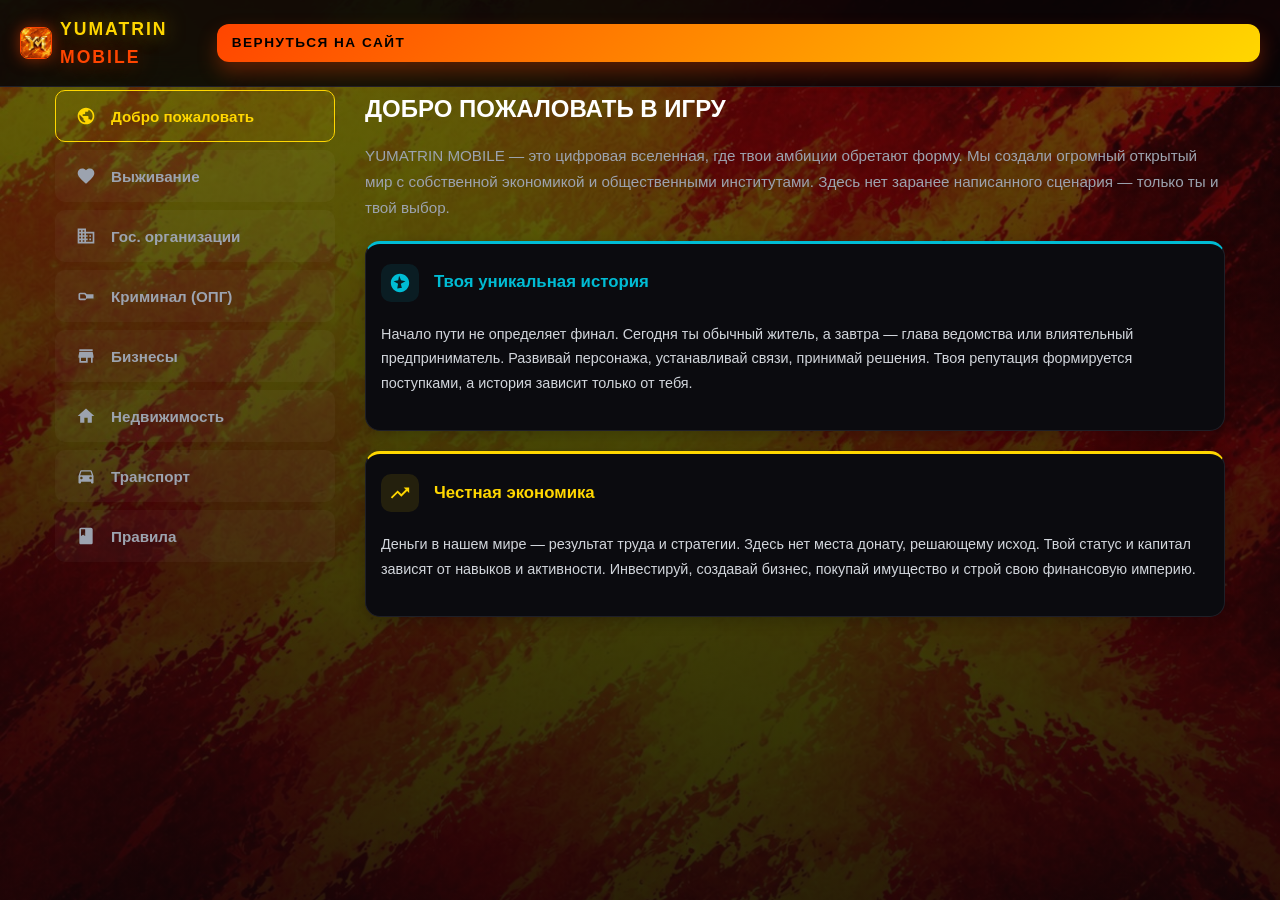
==== about.html @ 240b8ece "Add files via upload" ====
<!DOCTYPE html>
<html lang="ru" translate="no">
<head>
    <meta charset="UTF-8">
    <meta name="viewport" content="width=device-width, initial-scale=1.0">
    <title>Мир YUMATRIN MOBILE</title>
    <link rel="stylesheet" href="style.css">
</head>
<body style="padding-top: 80px;"><header>
    <div class="header-left">
        <div class="logo-container">
            <img src="logo.jpg" alt="YM">
            <span><span class="title-yellow">YUMATRIN</span> <span class="title-orange">MOBILE</span></span>
        </div>
    </div>
    <a href="index.html" class="hero-btn primary" style="padding: 10px 20px; font-size: 1rem; text-decoration: none;">Вернуться на сайт</a>
</header><div class="world-page" style="position: relative; display: block; opacity: 1; padding-top: 20px;">
    <div class="world-container">

    <div class="world-sidebar">
        <button class="world-tab active" data-color="main" onclick="openWorldTab('tab-main', this)"><svg class="tab-icon" viewBox="0 0 24 24"><path d="M12 2C6.48 2 2 6.48 2 12s4.48 10 10 10 10-4.48 10-10S17.52 2 12 2zm-1 17.93c-3.95-.49-7-3.85-7-7.93 0-.62.08-1.21.21-1.79L9 15v1c0 1.1.9 2 2 2v1.93zm6.9-2.54c-.26-.81-1-1.39-1.9-1.39h-1v-3c0-.55-.45-1-1-1H8v-2h2c.55 0 1-.45 1-1V7h2c1.1 0 2-.9 2-2v-.41c2.93 1.19 5 4.06 5 7.41 0 2.08-.8 3.97-2.1 5.39z"/></svg>Добро пожаловать</button>
        <button class="world-tab" data-color="survival" onclick="openWorldTab('tab-survival', this)"><svg class="tab-icon" viewBox="0 0 24 24"><path d="M12 21.35l-1.45-1.32C5.4 15.36 2 12.28 2 8.5 2 5.42 4.42 3 7.5 3c1.74 0 3.41.81 4.5 2.09C13.09 3.81 14.76 3 16.5 3 19.58 3 22 5.42 22 8.5c0 3.78-3.4 6.86-8.55 11.54L12 21.35z"/></svg>Выживание</button>
        <button class="world-tab" data-color="gov" onclick="openWorldTab('tab-gov', this)"><svg class="tab-icon" viewBox="0 0 24 24"><path d="M12 7V3H2v18h20V7H12zM6 19H4v-2h2v2zm0-4H4v-2h2v2zm0-4H4V9h2v2zm0-4H4V5h2v2zm4 12H8v-2h2v2zm0-4H8v-2h2v2zm0-4H8V9h2v2zm0-4H8V5h2v2zm10 12h-8v-2h2v-2h-2v-2h2v-2h-2V9h8v10zm-2-8h-2v2h2v-2zm0 4h-2v2h2v-2z"/></svg>Гос. организации</button>
        <button class="world-tab" data-color="crime" onclick="openWorldTab('tab-crime', this)"><svg class="tab-icon" viewBox="0 0 24 24"><path d="M21 10h-8l-2-2H5c-1.1 0-2 .9-2 2v5c0 1.1.9 2 2 2h6l2-2h8v-5zm-11 5H5v-5h5l2 2v3z"/></svg>Криминал (ОПГ)</button>
        <button class="world-tab" data-color="biz" onclick="openWorldTab('tab-biz', this)"><svg class="tab-icon" viewBox="0 0 24 24"><path d="M20 4H4v2h16V4zm1 10v-2l-1-5H4l-1 5v2h1v6h10v-6h4v6h2v-6h1zm-9 4H6v-4h6v4z"/></svg>Бизнесы</button>
        <button class="world-tab" data-color="estate" onclick="openWorldTab('tab-estate', this)"><svg class="tab-icon" viewBox="0 0 24 24"><path d="M10 20v-6h4v6h5v-8h3L12 3 2 12h3v8z"/></svg>Недвижимость</button>
        <button class="world-tab" data-color="transport" onclick="openWorldTab('tab-transport', this)"><svg class="tab-icon" viewBox="0 0 24 24"><path d="M18.92 6.01C18.72 5.42 18.16 5 17.5 5h-11c-.66 0-1.21.42-1.42 1.01L3 12v8c0 .55.45 1 1 1h1c.55 0 1-.45 1-1v-1h12v1c0 .55.45 1 1 1h1c.55 0 1-.45 1-1v-8l-2.08-5.99zM6.5 16c-.83 0-1.5-.67-1.5-1.5S5.67 13 6.5 13s1.5.67 1.5 1.5S7.33 16 6.5 16zm11 0c-.83 0-1.5-.67-1.5-1.5s.67-1.5 1.5-1.5 1.5.67 1.5 1.5-.67 1.5-1.5 1.5zM5 11l1.5-4.5h11L19 11H5z"/></svg>Транспорт</button>
        <button class="world-tab" data-color="rules" onclick="openWorldTab('tab-rules', this)"><svg class="tab-icon" viewBox="0 0 24 24"><path d="M18 2H6c-1.1 0-2 .9-2 2v16c0 1.1.9 2 2 2h12c1.1 0 2-.9 2-2V4c0-1.1-.9-2-2-2zM6 4h5v8l-2.5-1.5L6 12V4z"/></svg>Правила</button>
    </div>

    <div class="world-content-area">
        <div class="world-content active" id="tab-main">
            <h1 class="world-title neon-text-yellow">Добро пожаловать в игру</h1>
            <p class="world-text"><span class="c-gold">YUMATRIN MOBILE</span> — это цифровая вселенная, где твои амбиции обретают форму. Мы создали огромный открытый мир с собственной экономикой и общественными институтами. Здесь нет заранее написанного сценария — только ты и твой выбор.</p>
            <div class="world-info-card card-biz hover-glow" style="margin-bottom: 20px;">
                <div class="card-header"><div class="card-icon floating-icon"><svg viewBox="0 0 24 24"><path d="M12 2C6.48 2 2 6.48 2 12s4.48 10 10 10 10-4.48 10-10S17.52 2 12 2zm2.12 15.12L9 18l.88-5.12L5 10l5.12-.88L11 4l2.12 5.12L18 10l-5.12 2.88L14.12 18z"/></svg></div><h3>Твоя уникальная история</h3></div>
                <p>Начало пути не определяет финал. Сегодня ты обычный житель, а завтра — глава ведомства или влиятельный предприниматель. Развивай персонажа, устанавливай связи, принимай решения. Твоя репутация формируется поступками, а история зависит только от тебя.</p>
            </div>
            <div class="world-info-card card-gov hover-glow">
                <div class="card-header"><div class="card-icon floating-icon" style="animation-delay: 0.5s;"><svg viewBox="0 0 24 24"><path d="M16 6l2.29 2.29-4.88 4.88-4-4L2 16.59 3.41 18l6-6 4 4 6.3-6.29L22 12V6z"/></svg></div><h3>Честная экономика</h3></div>
                <p>Деньги в нашем мире — результат труда и стратегии. Здесь <span class="c-gold">нет места донату, решающему исход</span>. Твой статус и капитал зависят от навыков и активности. Инвестируй, создавай бизнес, покупай имущество и строй свою финансовую империю.</p>
            </div>
        </div>

        <div class="world-content" id="tab-survival">
            <h1 class="world-title neon-text-green">Система выживания</h1>
            <p class="world-text">Даже в виртуальном мире не получится бежать вечно. Наша система заставляет следить за физическим состоянием персонажа. У каждого игрока есть <span class="c-survival">4 жизненно важных показателя</span>.</p>
            <div class="world-card-grid">
                <div class="world-info-card card-survival hover-glow">
                    <div class="card-header"><div class="card-icon floating-icon"><svg viewBox="0 0 24 24"><path d="M11 9H9V2H7v7H5V2H3v7c0 2.12 1.66 3.84 3.75 3.97V22h2.5v-9.03C11.34 12.84 13 11.12 13 9V2h-2v7zm5-3v8h2.5v8H21V2c-2.76 0-5 2.24-5 4z"/></svg></div><h3>Голод и Жажда</h3></div>
                    <p>У каждого игрока есть шкала сытости и водного баланса. Если вы давно не ели и не пили, ваши показатели начинают падать. Чтобы восстановить силы, посещайте кафе, рестораны или покупайте еду в магазинах. Свежая еда дает не только сытость, но и полезные усиления.</p>
                    <div class="stat-box">
                        <div class="stat-item">⚡ +5% к выносливости <span>(Кофе)</span></div>
                        <div class="stat-item">🏃 +2% к скорости бега <span>(Энергетик)</span></div>
                        <div class="stat-item">🎯 +2% к меткости <span>(Горячий обед)</span></div>
                    </div>
                </div>
                <div class="world-info-card card-survival hover-glow">
                    <div class="card-header"><div class="card-icon floating-icon" style="animation-delay: 0.3s;"><svg viewBox="0 0 24 24"><path d="M12 2C6.48 2 2 6.48 2 12s4.48 10 10 10 10-4.48 10-10S17.52 2 12 2zm1 15h-2v-2h2v2zm0-4h-2V7h2v6z"/></svg></div><h3>Штрафы при истощении</h3></div>
                    <p>Если шкала Голода или Жажды падает до нуля, вы начинаете получать урон. <span class="c-survival">Каждые 20 секунд</span> у вас отнимается <span class="c-survival">-1 HP</span>, пока вы не утолите голод.</p>
                    <p><strong>Внимание:</strong> Броня не спасет от истощения. Даже суперпрочный бронежилет (100 брони) не защитит вас от смерти, когда здоровье (HP) упадет до 0. Следите за собой!</p>
                </div>
                <div class="world-info-card card-survival hover-glow">
                    <div class="card-header"><div class="card-icon floating-icon" style="animation-delay: 0.6s;"><svg viewBox="0 0 24 24"><path d="M12 1L3 5v6c0 5.55 3.84 10.74 9 12 5.16-1.26 9-6.45 9-12V5l-9-4z"/></svg></div><h3>Здоровье и Броня</h3></div>
                    <p>Максимальный запас здоровья — <span class="c-survival">100 HP</span>. Максимальный запас брони — <span class="c-survival">100 единиц</span>.</p>
                    <p>Броня впитывает урон от пуль и ножей. Где её достать?</p>
                    <ul>
                        <li>Выдается сотрудникам <b>силовых госструктур</b>.</li>
                        <li>Доступна в арсеналах <b>криминальных организаций</b>.</li>
                        <li>Продается в специализированных <b>бизнесах</b>.</li>
                        <li>Выпадает с <b>глобальных ивентов</b>.</li>
                    </ul>
                </div>
            </div>
        </div>

        <div class="world-content" id="tab-gov">
            <h1 class="world-title neon-text-yellow">Государственные организации</h1>
            <p class="world-text">Строгая иерархия, дисциплина и защита интересов города. Здесь ты сможешь построить карьеру от рядового сотрудника до главы ведомства.</p>
            <div class="world-card-grid">
                <div class="world-info-card card-gov hover-glow">
                    <div class="card-header"><div class="card-icon floating-icon"><svg viewBox="0 0 24 24"><path d="M12 7V3H2v18h20V7H12zM6 19H4v-2h2v2zm0-4H4v-2h2v2zm0-4H4V9h2v2zm0-4H4V5h2v2zm4 12H8v-2h2v2zm0-4H8v-2h2v2zm0-4H8V9h2v2zm0-4H8V5h2v2zm10 12h-8v-2h2v-2h-2v-2h2v-2h-2V9h8v10zm-2-8h-2v2h2v-2zm0 4h-2v2h2v-2z"/></svg></div><h3>Правительство</h3></div>
                    <p>Высший орган управления городом, определяющий вектор развития государства. Издает законы, распределяет бюджет, контролирует работу ведомств. Здесь вершат правосудие <span class="c-gov">судьи, адвокаты и мэры</span>.</p>
                    <span class="principles">Принципы: законность, ответственность, дисциплина.</span>
                </div>
                <div class="world-info-card card-fsb hover-glow">
                    <div class="card-header"><div class="card-icon floating-icon" style="animation-delay: 0.2s;"><svg viewBox="0 0 24 24"><path d="M12 1L3 5v6c0 5.55 3.84 10.74 9 12 5.16-1.26 9-6.45 9-12V5l-9-4z"/></svg></div><h3>ФСБ (Федеральная служба безопасности)</h3></div>
                    <p>Элитное силовое ведомство, стоящее на страже государственной безопасности. Борьба с особо опасными преступниками, коррупцией и шпионажем. Проводят спецоперации и закрытые проверки.</p>
                    <p>Служба требует аналитического склада ума и выдержки. Пройти <span class="c-fsb">строгий отбор</span> могут только лучшие из лучших.</p>
                    <span class="principles">Принципы: безопасность, конфиденциальность, профессионализм.</span>
                </div>
                <div class="world-info-card card-mvd hover-glow">
                    <div class="card-header"><div class="card-icon floating-icon" style="animation-delay: 0.4s;"><svg viewBox="0 0 24 24"><path d="M12 17.27L18.18 21l-1.64-7.03L22 9.24l-7.19-.61L12 2 9.19 8.63 2 9.24l5.46 4.73L5.82 21z"/></svg></div><h3>МВД (Министерство внутренних дел)</h3></div>
                    <p>Основная правоохранительная структура, обеспечивающая порядок на улицах. Патрулирование, погони, задержания нарушителей. Включает в себя ППС и ДПС.</p>
                    <p>Сотрудники обязаны знать законы и уметь действовать в стрессовых ситуациях. МВД тесно взаимодействует с ФСБ и МЗ.</p>
                    <span class="principles">Принципы: безопасность граждан, защита порядка.</span>
                </div>
                <div class="world-info-card card-vch hover-glow">
                    <div class="card-header"><div class="card-icon floating-icon" style="animation-delay: 0.6s;"><svg viewBox="0 0 24 24"><path d="M11.99 2C6.47 2 2 6.48 2 12s4.47 10 9.99 10C17.52 22 22 17.52 22 12S17.52 2 11.99 2zm4.24 16L12 15.45 7.77 18l1.12-4.81-3.73-3.23 4.92-.42L12 5l1.92 4.53 4.92.42-3.73 3.23L16.23 18z"/></svg></div><h3>ВЧ (Воинская часть)</h3></div>
                    <p>Структурное подразделение, обеспечивающее военную безопасность. Охрана стратегических объектов и содействие правоохранительным органам в экстренных ситуациях.</p>
                    <p>Военнослужащие участвуют в учениях и спецоперациях. В их обязанности входит строгое соблюдение устава.</p>
                    <span class="principles">Принципы: воинский долг, честь, защита государства.</span>
                </div>
                <div class="world-info-card card-mz hover-glow">
                    <div class="card-header"><div class="card-icon floating-icon" style="animation-delay: 0.8s;"><svg viewBox="0 0 24 24"><path d="M19 3H5c-1.1 0-1.99.9-1.99 2L3 19c0 1.1.9 2 2 2h14c1.1 0 2-.9 2-2V5c0-1.1-.9-2-2-2zm-1 11h-4v4h-4v-4H6v-4h4V6h4v4h4v4z"/></svg></div><h3>МЗ (Министерство здравоохранения)</h3></div>
                    <p>Ключевая гражданская служба, спасающая жизни. Сотрудники работают в скорой помощи и больницах, реагируя на ДТП и конфликты. Выдают медсправки.</p>
                    <p>В задачи медиков входит оказание первой помощи и хирургия. Работа требует высокой стрессоустойчивости.</p>
                    <span class="principles">Принципы: спасение жизней, оперативность.</span>
                </div>
                <div class="world-info-card card-smi hover-glow">
                    <div class="card-header"><div class="card-icon floating-icon" style="animation-delay: 1s;"><svg viewBox="0 0 24 24"><path d="M20 2H4c-1.1 0-1.99.9-1.99 2L2 22l4-4h14c1.1 0 2-.9 2-2V4c0-1.1-.9-2-2-2zm-7 12h-2v-2h2v2zm0-4h-2V6h2v4z"/></svg></div><h3>СМИ (Средства массовой информации)</h3></div>
                    <p>Информационная организация, освещающая жизнь города. СМИ связывает государство и население. Журналисты берут интервью и делают репортажи.</p>
                    <p>Сотрудники создают ролевые сюжеты. Работа требует креативности и грамотности.</p>
                    <span class="principles">Принципы: достоверность, объективность.</span>
                </div>
            </div>
        </div>

        <div class="world-content" id="tab-crime">
            <h1 class="world-title neon-text-red">Криминальные организации</h1>
            <p class="world-text">Теневая сторона города. Здесь правят деньги, сила и хитрость. Выбирай свою семью и защищай её интересы любой ценой.</p>
            <div class="world-card-grid">
                <div class="world-info-card card-malina hover-glow">
                    <div class="card-header"><div class="card-icon floating-icon"><svg viewBox="0 0 24 24"><path d="M12 2C8.13 2 5 5.13 5 9c0 2.38 1.19 4.47 3 5.74V17c0 .55.45 1 1 1h6c.55 0 1-.45 1-1v-2.26c1.81-1.27 3-3.36 3-5.74 0-3.87-3.13-7-7-7zm-2 12v-2h4v2h-4z"/></svg></div><h3>Малиновское ОПГ</h3></div>
                    <p>Одна из старейших и уважаемых группировок. Славится традициями и жесткой дисциплиной. Участники чтят субординацию и верность коллективу.</p>
                    <p>Каждый должен понимать своё место и осознавать ответственность за действия. Предпочитают решать вопросы <span class="c-crime">"по-своему"</span>.</p>
                </div>
                <div class="world-info-card card-kurgan hover-glow">
                    <div class="card-header"><div class="card-icon floating-icon" style="animation-delay: 0.3s;"><svg viewBox="0 0 24 24"><path d="M21 10h-8l-2-2H5c-1.1 0-2 .9-2 2v5c0 1.1.9 2 2 2h6l2-2h8v-5zm-11 5H5v-5h5l2 2v3z"/></svg></div><h3>Курганское ОПГ</h3></div>
                    <p>Дерзкая банда, готовая принимать вызовы. Стремятся расширять влияние и демонстрировать силу. Ставка на решительность и быструю реакцию.</p>
                    <p>Успех зависит не только от силы, но и от организованности. В их рядах <span style="color: var(--c-kurgan); font-weight:bold;">много отчаянных</span>.</p>
                </div>
                <div class="world-info-card card-talnov hover-glow">
                    <div class="card-header"><div class="card-icon floating-icon" style="animation-delay: 0.6s;"><svg viewBox="0 0 24 24"><path d="M14.5 2.5L19 7l-2.1 2.1-4.5-4.5L14.5 2.5zM2 22l7-7-2.1-2.1-7 7L2 22zM8 14l2 2 6-6-2-2-6 6z"/></svg></div><h3>Тальновское ОПГ</h3></div>
                    <p>Прагматичный подход к деятельности. Решают вопросы без лишнего внимания. Тщательно оценивают обстановку и анализируют конкурентов.</p>
                    <p>Уделяют внимание подготовке кадров и конфиденциальности. Действуют скрытно, <span style="color: var(--c-talnov); font-weight:bold;">чужими руками</span>.</p>
                </div>
                <div class="world-info-card card-sormovo hover-glow">
                    <div class="card-header"><div class="card-icon floating-icon" style="animation-delay: 0.9s;"><svg viewBox="0 0 24 24"><path d="M11.8 10.9c-2.27-.59-3-1.2-3-2.15 0-1.09 1.01-1.85 2.7-1.85 1.78 0 2.44.85 2.5 2.1h2.21c-.07-1.72-1.12-3.3-3.21-3.81V3h-3v2.16c-1.94.42-3.5 1.68-3.5 3.61 0 2.31 1.91 3.46 4.7 4.13 2.5.6 3 1.48 3 2.41 0 .69-.49 1.79-2.7 1.79-2.06 0-2.87-.92-2.98-2.1h-2.2c.12 2.19 1.76 3.42 3.68 3.83V21h3v-2.15c1.95-.37 3.5-1.5 3.5-3.55 0-2.84-2.43-3.81-4.7-4.4z"/></svg></div><h3>Сормовское ОПГ</h3></div>
                    <p>Организованная группировка, контролирующая портовую зону. Развивают деловые связи и проводят масштабные мероприятия. Умеют <span style="color: var(--c-sormovo); font-weight:bold;">договариваться</span>.</p>
                    <p>Участвуют в сюжетах о контрабанде и развивают внутреннюю экономику.</p>
                </div>
            </div>
        </div>

        <div class="world-content" id="tab-biz">
            <h1 class="world-title neon-text-blue">Бизнесы</h1>
            <p class="world-text">Открой собственное дело и зарабатывай. Ты можешь стать владельцем элитного ресторана или сети магазинов, которая будет кормить уставших полицейских.</p>
            <div class="world-card-grid">
                <div class="world-info-card card-biz hover-glow">
                    <div class="card-header"><div class="card-icon floating-icon"><svg viewBox="0 0 24 24"><path d="M20 4H4v2h16V4zm1 10v-2l-1-5H4l-1 5v2h1v6h10v-6h4v6h2v-6h1zm-9 4H6v-4h6v4z"/></svg></div><h3>Магазины и кафе</h3></div>
                    <p>Открой магазин продуктов, уютное кафе или престижный ресторан. Нанимай сотрудников и развивай бизнес. Получай прибыль, расширяй ассортимент и создавай сеть.</p>
                    <span class="biz-subtitle" style="color: var(--c-biz); font-weight:bold; margin-bottom:10px; display:block;">Доступные направления:</span>
                    <ul>
                        <li><span class="c-biz">Продуктовые магазины</span> — продажа товаров повседневного спроса. Утоляет голод.</li>
                        <li><span class="c-biz">Кофейни</span> — уютное место. Кофе дает бафф <b>+5% к выносливости</b>.</li>
                        <li><span class="c-biz">Кафе быстрого питания</span> — быстрый перекус и бафф <b>+2% к скорости</b>.</li>
                        <li><span class="c-biz">Рестораны</span> — расширенное меню. Обед дает бафф <b>+2% к меткости</b>.</li>
                    </ul>
                </div>
            </div>
        </div>

        <div class="world-content" id="tab-estate">
            <h1 class="world-title neon-text-blue">Недвижимость</h1>
            <p class="world-text">Инвестируй деньги в квадратные метры. Цены зависят от экономики сервера. Выбирай жилье под свой статус.</p>
            <div class="world-card-grid">
                <div class="world-info-card card-estate-apt hover-glow">
                    <div class="card-header"><div class="card-icon floating-icon"><svg viewBox="0 0 24 24"><path d="M17 11V3H7v4H3v14h8v-4h2v4h8V11h-4zM7 19H5v-2h2v2zm0-4H5v-2h2v2zm0-4H5V9h2v2zm4 4H9v-2h2v2zm0-4H9V9h2v2zm0-4H9V5h2v2zm4 8h-2v-2h2v2zm0-4h-2V9h2v2zm0-4h-2V5h2v2zm4 12h-2v-2h2v2zm0-4h-2v-2h2v2z"/></svg></div><h3>Квартиры</h3></div>
                    <div class="price-tag">От 100 000 до 5 000 000</div>
                    <p>Идеальный старт для каждого. Снимите уютную студию или купите просторную квартиру в центре города с видом на небоскребы. Обставляйте её мебелью по своему вкусу.</p>
                </div>
                <div class="world-info-card card-estate-eco hover-glow">
                    <div class="card-header"><div class="card-icon floating-icon" style="animation-delay: 0.3s;"><svg viewBox="0 0 24 24"><path d="M10 20v-6h4v6h5v-8h3L12 3 2 12h3v8z"/></svg></div><h3>Дома (Эконом-класс)</h3>
                                                </div>
                    <div class="price-tag">От 3 000 000 до 15 000 000</div>
                    <p>Небольшой, но уютный домик за городом. Идеальный вариант для тех, кто устал от городской суеты. Имеется небольшой двор и гараж для вашего первого авто.</p>
                </div>
                <div class="world-info-card card-estate-mid hover-glow">
                    <div class="card-header"><div class="card-icon floating-icon" style="animation-delay: 0.6s;"><svg viewBox="0 0 24 24"><path d="M19 9.3V4h-3v2.6L12 3 2 12h3v8h5v-6h4v6h5v-8h3L19 9.3zm-5-2.9h1v2.9l-1-1V6.4z"/></svg></div><h3>Дома (Средний класс)</h3></div>
                    <div class="price-tag">От 10 000 000 до 30 000 000</div>
                    <p>Просторные двухэтажные коттеджи в престижных районах. Огороженная территория, современный ремонт и вместительный гараж на несколько машин.</p>
                </div>
                <div class="world-info-card card-estate-elite hover-glow">
                    <div class="card-header"><div class="card-icon floating-icon" style="animation-delay: 0.9s;"><svg viewBox="0 0 24 24"><path d="M12 3L4 9v12h16V9l-8-6zm2 14h-4v-4h4v4zm4-6h-2v2h-2v-2h-4v2H8v-2H6V9.6l6-4.5 6 4.5V11z"/></svg></div><h3>Дома (Элитный класс)</h3></div>
                    <div class="price-tag">От 45 000 000 до 150 000 000</div>
                    <p>Роскошные особняки, венчающие элитные районы. Личный бассейн, огромный участок и панорамные окна. Владение таким домом — прямое доказательство вашего статуса.</p>
                </div>
            </div>
        </div>

        <div class="world-content" id="tab-transport">
            <h1 class="world-title neon-text-green">Транспорт и Автосалоны</h1>
            <p class="world-text">Выбирай транспорт на любой вкус. Покупай машины в салонах, собирай собственный автопарк и выделяйся на дорогах города.</p>
            <div class="world-card-grid">
                <div class="world-info-card card-trans-eco hover-glow">
                    <div class="card-header"><div class="card-icon floating-icon"><svg viewBox="0 0 24 24"><path d="M18.92 6.01C18.72 5.42 18.16 5 17.5 5h-11c-.66 0-1.21.42-1.42 1.01L3 12v8c0 .55.45 1 1 1h1c.55 0 1-.45 1-1v-1h12v1c0 .55.45 1 1 1h1c.55 0 1-.45 1-1v-8l-2.08-5.99zM6.5 16c-.83 0-1.5-.67-1.5-1.5S5.67 13 6.5 13s1.5.67 1.5 1.5S7.33 16 6.5 16zm11 0c-.83 0-1.5-.67-1.5-1.5s.67-1.5 1.5-1.5 1.5.67 1.5 1.5-.67 1.5-1.5 1.5zM5 11l1.5-4.5h11L19 11H5z"/></svg></div><h3>Эконом-класс</h3></div>
                    <div class="price-tag">От 150 000</div>
                    <p>Доступные автомобили (Lada, Ford) для повседневных поездок и начинающих водителей. Идеальный выбор для старта. Низкая маржа, но огромный поток клиентов.</p>
                </div>
                <div class="world-info-card card-trans-mid hover-glow">
                    <div class="card-header"><div class="card-icon floating-icon" style="animation-delay: 0.3s;"><svg viewBox="0 0 24 24"><path d="M20 8h-3V4H3c-1.1 0-2 .9-2 2v11h2c0 1.66 1.34 3 3 3s3-1.34 3-3h6c0 1.66 1.34 3 3 3s3-1.34 3-3h2v-5l-3-4zM6 18.5c-.83 0-1.5-.67-1.5-1.5s.67-1.5 1.5-1.5 1.5.67 1.5 1.5-.67 1.5-1.5 1.5zm13.5-9l1.96 2.5H17V9.5h2.5zm-1.5 9c-.83 0-1.5-.67-1.5-1.5s.67-1.5 1.5-1.5 1.5.67 1.5 1.5-.67 1.5-1.5 1.5z"/></svg></div><h3>Средний класс</h3></div>
                    <div class="price-tag">От 1 500 000</div>
                    <p>Практичные и комфортные автомобили (Toyota, Kia) для широкого круга покупателей. Отличный баланс между ценой и качеством. Стабильный спрос и хорошая прибыль.</p>
                </div>
                <div class="world-info-card card-trans-premium hover-glow">
                    <div class="card-header"><div class="card-icon floating-icon" style="animation-delay: 0.6s;"><svg viewBox="0 0 24 24"><path d="M21.82 12.56l-1.42-5.06C20.18 6.6 19.43 6 18.55 6H5.45c-.88 0-1.63.6-1.85 1.5l-1.42 5.06C2.07 13.02 2 13.48 2 13.96V19c0 .55.45 1 1 1h1v1c0 .55.45 1 1 1h1c.55 0 1-.45 1-1v-1h10v1c0 .55.45 1 1 1h1c.55 0 1-.45 1-1v-1h1c.55 0 1-.45 1-1v-5.04c0-.48-.07-.94-.18-1.4zM6.5 17c-.83 0-1.5-.67-1.5-1.5S5.67 14 6.5 14s1.5.67 1.5 1.5S7.33 17 6.5 17zm11 0c-.83 0-1.5-.67-1.5-1.5s.67-1.5 1.5-1.5 1.5.67 1.5 1.5-.67 1.5-1.5 1.5zM5 12l1.5-4.5h11L19 12H5z"/></svg></div><h3>Премиум-класс</h3></div>
                    <div class="price-tag">От 8 000 000</div>
                    <p>Дорогие модели (BMW, Audi, Lamborghini) для требовательных клиентов. Показывает статус владельца. Огромная маржа, но редкие продажи.</p>
                </div>
            </div>
        </div>

        <!-- НОВАЯ ВКЛАДКА: ПРАВИЛА -->
        <div class="world-content" id="tab-rules">
            <h1 class="world-title neon-text-yellow">Правила проекта</h1>
            <p class="world-text">Нажми на любую главу, чтобы раскрыть её содержимое. Незнание правил не освобождает от ответственности.</p>

            <div class="rules-accordion">
                
                <details class="rule-item">
                    <summary>Глава 1. Основные положения</summary>
                    <div class="rule-content">
                        <p><b>1.1</b> При регистрации игрового аккаунта на проекте YUMATRIN MOBILE вы обязуетесь строго соблюдать данные правила. Незнание правил не освобождает от ответственности.</p>
                        <p><b>1.2</b> Правила обязательны для всех участников независимо от статуса и роли. Исключение — медиа-партнёры, у которых отдельный регламент.</p>
                        <p><b>1.3</b> Правила формируются исходя из прецедентов. Администрация имеет право привлекать к ответственности.</p>
                        <p><b>1.4</b> Правила могут обновляться в любое время.</p>
                        <p><b>1.5</b> Запрещено проводить масштабные сторонние конкурсы без разрешения. <span class="punish">Наказание: блокировка до 7 дней.</span></p>
                        <p><b>1.6</b> Запрещено использование читов и стороннего ПО. <span class="punish">Наказание: блокировка от 30 дней до навсегда.</span></p>
                        <p><b>1.7</b> Запрещено создание ресурсов, направленных на оскорбление проекта. <span class="punish">Наказание: блокировка от 30 дней до навсегда + ЧСП.</span></p>
                        <p><b>1.8</b> Запрещён деанон. <span class="punish">Наказание: блокировка навсегда + ЧСП.</span></p>
                        <p><b>1.9</b> Приоритет правил сервера над ролевой логикой.</p>
                        <p><b>1.10</b> Администрация может применять наказания, не указанные в регламенте, если действия вредят проекту.</p>
                    </div>
                </details>

                <details class="rule-item">
                    <summary>Глава 2. Взаимодействие с администрацией</summary>
                    <div class="rule-content">
                        <p><b>2.1</b> Запрещён оффтоп в репортах. <span class="punish">Наказание: MUTE 60-90 мин.</span></p>
                        <p><b>2.2</b> Запрещено мешать работе администраторов. <span class="punish">Наказание: MUTE 90 мин + DEMORGAN 30 мин.</span></p>
                        <p><b>2.3</b> Уважайте решения администрации. <span class="punish">Наказание: MUTE 60-180 мин + WARN.</span></p>
                        <p><b>2.4</b> Запрещена грубость в адрес администрации. <span class="punish">Наказание: блокировка 7-31 день.</span></p>
                        <p><b>2.5</b> Запрещена передача конфиденциальной информации. <span class="punish">Наказание: блокировка навсегда.</span></p>
                        <p><b>2.6</b> Администраторы реагируют на нарушения на всех ресурсах (Discord, Telegram, VK).</p>
                        <p><b>2.7</b> Запрещены ложные репорты. <span class="punish">Наказание: блокировка 7-14 дней.</span></p>
                        <p><b>2.8</b> Обсуждение действий администрации только через репорты.</p>
                    </div>
                </details>

                <details class="rule-item">
                    <summary>Глава 3. Правила поведения в чатах</summary>
                    <div class="rule-content">
                        <p><b>3.1</b> Запрещена реклама сторонних проектов. <span class="punish">Наказание: MUTE 90 мин или бан 7-14 дней.</span></p>
                        <p><b>3.2</b> Запрещена реклама семей и бизнеса вне СМИ. <span class="punish">Наказание: MUTE 40 мин.</span></p>
                        <p><b>3.3</b> Запрещены расизм, экстремизм и нацизм. <span class="punish">Наказание: бан от 31 дня до навсегда.</span></p>
                        <p><b>3.4</b> Запрещены оскорбления родственников и угрозы. <span class="punish">Наказание: MUTE 180 мин + WARN.</span></p>
                        <p><b>3.5</b> Запрещены помехи в голосовом чате. <span class="punish">Наказание: MUTE 60 мин.</span></p>
                    </div>
                </details>

                <details class="rule-item">
                    <summary>Глава 4. Аккаунты и персонажи</summary>
                    <div class="rule-content">
                        <p><b>4.1</b> Запрещена продажа/передача аккаунтов. <span class="punish">Наказание: бан навсегда + обнуление.</span></p>
                        <p><b>4.2</b> Запрещено создание твинков для ухода от наказаний. <span class="punish">Наказание: бан всех аккаунтов.</span></p>
                        <p><b>4.3</b> Запрещено выдавать себя за администрацию. <span class="punish">Наказание: бан 7 дней.</span></p>
                        <p><b>4.4</b> Никнейм должен быть в формате Имя_Фамилия. <span class="punish">Наказание: смена ника или бан до 30 дней.</span></p>
                        <p><b>4.5</b> Запрещены неадекватные имена (Agiilld_Bodwh). <span class="punish">Наказание: смена ника или бан до 60 дней.</span></p>
                        <p><b>4.6</b> Запрещена нецензурная лексика в нике. <span class="punish">Наказание: смена ника или бан до 90 дней.</span></p>
                        <p><b>4.7</b> Запрещено копировать ники админов и лидеров. <span class="punish">Наказание: смена ника или бан.</span></p>
                        <p><b>4.8</b> Запрещены ники с экстремистской символикой. <span class="punish">Наказание: бан до 60 дней.</span></p>
                        <p><b>4.9</b> Запрещены ники из одной буквы или цифр. <span class="punish">Наказание: смена ника.</span></p>
                    </div>
                </details>

                <details class="rule-item">
                    <summary>Глава 5. Игровое имущество</summary>
                    <div class="rule-content">
                        <p><b>5.1</b> Ответственность за имущество несёт владелец.</p>
                        <p><b>5.2</b> Администрация не компенсирует имущество при взломах.</p>
                        <p><b>5.3</b> Запрещён экономический вред. <span class="punish">Наказание: обнуление персонажа.</span></p>
                        <p><b>5.4</b> Разрешено до 3 бизнесов. <span class="punish">Наказание: изъятие лишнего.</span></p>
                        <p><b>5.5</b> Запрещена продажа бизнеса ниже 50% стоимости. <span class="punish">Наказание: бан 14 дней.</span></p>
                        <p><b>5.6</b> Запрещена продажа дома ниже 50% гос. цены. <span class="punish">Наказание: бан 7 дней.</span></p>
                        <p><b>5.7</b> Запрещена продажа машины ниже 50% гос. цены. <span class="punish">Наказание: бан 7 дней.</span></p>
                        <p><b>5.8</b> Бизнес изымается при неактивности (менее 6 часов за 7 дней).</p>
                        <p><b>5.9</b> Администрация не возвращает имущество при скаме.</p>
                        <p><b>5.10</b> Запрещена покупка/продажа имущества за реал. <span class="punish">Наказание: бан навсегда.</span></p>
                        <p><b>5.11</b> Запрещён обман игроков. <span class="punish">Наказание: бан до 30 дней + обнуление.</span></p>
                        <p><b>5.12</b> Лимит переводов — 35.000.000 в сутки. <span class="punish">Наказание: бан 3-7 дней.</span></p>
                        <p><b>5.13</b> Запрещена передача имущества между твинками. <span class="punish">Наказание: обнуление + бан 30 дней.</span></p>
                        <p><b>5.14</b> Запрещено завышать цены в RP-кризис. <span class="punish">Наказание: WARN + изъятие прибыли.</span></p>
                    </div>
                </details>

                <details class="rule-item">
                    <summary>Глава 6. Правила игрового процесса</summary>
                    <div class="rule-content">
                        <p><b>6.1</b> Запрещено неправильное использование /do, /try. <span class="punish">Наказание: MUTE 20 мин.</span></p>
                        <p><b>6.2</b> Запрещена отыгровка в свою пользу. <span class="punish">Наказание: DEMORGAN 60 мин.</span></p>
                        <p><b>6.3</b> Запрещено избегать RP через выход из игры. <span class="punish">Наказание: DEMORGAN 30 мин + WARN.</span></p>
                        <p><b>6.4</b> Запрещено аморальное поведение. <span class="punish">Наказание: MUTE 180 мин.</span></p>
                        <p><b>6.5</b> Запрещён AFK с помехами. <span class="punish">Наказание: KICK.</span></p>
                        <p><b>6.6</b> Запрещён слив склада семьи. <span class="punish">Наказание: бан до 14 дней.</span></p>
                        <p><b>6.7</b> Запрещён поиск нарушений ради вреда. <span class="punish">Наказание: бан от 7 дней до навсегда.</span></p>
                        <p><b>6.8</b> Запрещён перенос OOC конфликтов в IC. <span class="punish">Наказание: бан до 15 дней.</span></p>
                        <p><b>6.9</b> Запрещена блокировка проходов без причины. <span class="punish">Наказание: KICK или DEMORGAN 60 мин.</span></p>
                        <p><b>6.10</b> Запрещён спам взаимодействиями. <span class="punish">Наказание: MUTE 30 мин.</span></p>
                        <p><b>6.11</b> Запрещено склонять к нарушениям. <span class="punish">Наказание: бан до 7 дней.</span></p>
                        <p><b>6.12</b> Запрещено использовать баги. <span class="punish">Наказание: бан 7-30 дней.</span></p>
                        <p><b>6.13</b> Запрещены мультиаккаунты для обхода. <span class="punish">Наказание: бан всех аккаунтов.</span></p>
                        <p><b>6.14</b> Запрещена дискриминация. <span class="punish">Наказание: бан 14-30 дней.</span></p>
                        <p><b>6.15</b> Запрещён спам и реклама в чате. <span class="punish">Наказание: MUTE 90 мин + WARN.</span></p>
                        <p><b>6.16</b> NLR — забыть информацию о смерти, не возвращаться 15 мин. <span class="punish">Наказание: DEMORGAN 60 мин + WARN.</span></p>
                        <p><b>6.17</b> Запрещён Camping. <span class="punish">Наказание: DEMORGAN 60 мин.</span></p>
                        <p><b>6.18</b> Запрещён AFK в голосовых каналах. <span class="punish">Наказание: KICK.</span></p>
                    </div>
                </details>

                <details class="rule-item">
                    <summary>Глава 7. Термины и определения</summary>
                    <div class="rule-content">
                        <p><b>RP (RolePlay)</b> — отыгровка роли.</p>
                        <p><b>IC (In Character)</b> — информация от лица персонажа.</p>
                        <p><b>OOC (Out Of Character)</b> — информация от лица игрока.</p>
                        <p><b>MG (Meta Gaming)</b> — использование OOC информации в IC. <span class="punish">Наказание: MUTE 30 мин.</span></p>
                        <p><b>NonRP</b> — действия, не соответствующие логике. <span class="punish">Наказание: DEMORGAN 30 мин + WARN.</span></p>
                        <p><b>Drive</b> — нереалистичное вождение. <span class="punish">Наказание: DEMORGAN 60 мин.</span></p>
                        <p><b>PG (Powergaming)</b> — преувеличение возможностей. <span class="punish">Наказание: DEMORGAN 60 мин.</span></p>
                        <p><b>DM (DeathMatch)</b> — убийство без причины. <span class="punish">Наказание: DEMORGAN 90 мин.</span></p>
                        <p><b>Mass DM</b> — массовые убийства. <span class="punish">Наказание: DEMORGAN 180 мин + WARN.</span></p>
                        <p><b>DB (DriveBy)</b> — убийство за рулём. <span class="punish">Наказание: DEMORGAN 60 мин.</span></p>
                        <p><b>SK (Spawn Kill)</b> — убийство на спавне. <span class="punish">Наказание: DEMORGAN 60 мин + WARN.</span></p>
                        <p><b>Mass SK</b> — массовые убийства на спавне. <span class="punish">Наказание: DEMORGAN 90 мин + 2 WARN.</span></p>
                        <p><b>RK (Revenge Kill)</b> — убийство из мести. <span class="punish">Наказание: DEMORGAN 30 мин.</span></p>
                        <p><b>TK (Team Kill)</b> — убийство своих. <span class="punish">Наказание: DEMORGAN 60 мин + WARN.</span></p>
                        <p><b>UB (Unrealistic Behavior)</b> — нереалистичное поведение. <span class="punish">Наказание: DEMORGAN 60 мин.</span></p>
                        <p><b>GZ (Green Zone)</b> — безопасная зона. <span class="punish">Наказание: DEMORGAN 120 мин + WARN.</span></p>
                        <p><b>TH (TriggerHappy)</b> — агрессивное поведение без причины. <span class="punish">Наказание: DEMORGAN 90 мин.</span></p>
                        <p><b>GS (Ghosting)</b> — использование инфы после выхода. <span class="punish">Наказание: DEMORGAN 30 мин.</span></p>
                    </div>
                </details>

            </div>
        </div>
        <!-- КОНЕЦ ВКЛАДКИ ПРАВИЛА -->

    </div>
</div>

</div><script src="script.js"></script></body>
</html>
---- style.css ----
:root {
    --bg: #050507; --bg-card: #0e0e13; --text: #ffffff; --text-muted: #9ca3af;
    --accent: #ff4500; --gold: #ffd700; --border: #1f1f27;
    --c-gov: #ffea00; --c-fsb: #b0bec5; --c-mvd: #2979ff; --c-vch: #4caf50;
    --c-mz: #ff1744; --c-smi: #ff9100; --c-malina: #f50057; --c-kurgan: #00e676;
    --c-talnov: #00b0ff; --c-sormovo: #5c6bc0; --c-estate-apt: #00e5ff;
    --c-estate-eco: #00e676; --c-estate-mid: #ff9100; --c-estate-elite: #ff1744;
    --c-trans-eco: #00e676; --c-trans-mid: #ff9100; --c-trans-premium: #ff1744;
    --c-biz: #00bcd4;
}

*{ margin: 0; padding: 0; box-sizing: border-box; font-family: 'Segoe UI', Arial, sans-serif; scroll-behavior: smooth; user-select: none; -webkit-touch-callout: none; }

body {
    background-color: var(--bg);
    color: var(--text);
    line-height: 1.6;
    overflow-x: hidden;
    background-image: linear-gradient(rgba(5, 5, 7, 0.6), rgba(5, 5, 7, 0.85)), url('IMAGE/bg-main.jpg');
    background-size: cover;
    background-position: center;
    background-attachment: fixed;
    background-repeat: no-repeat;
    min-height: 100vh;
}

/* --- ЭФФЕКТЫ --- */
#effects-container { position: fixed; top: 0; left: 0; width: 100%; height: 100%; pointer-events: none; z-index: -1; overflow: hidden; }
.falling-leaf { position: absolute; color: #d35400; font-size: 20px; opacity: 0; animation: fall linear forwards; }
.fire-spark { position: absolute; width: 4px; height: 4px; background: #ff4500; border-radius: 50%; box-shadow: 0 0 10px #ff4500, 0 0 20px #ff8c00; opacity: 0; animation: spark-rise linear forwards; }
.twinkling-star { position: absolute; width: 2px; height: 2px; background: #ffd700; border-radius: 50%; box-shadow: 0 0 8px #ffd700; opacity: 0; animation: twinkle ease-in-out infinite; }

@keyframes fall { 0% { transform: translateY(-10vh) rotate(0deg); opacity: 0; } 10% { opacity: 0.8; } 90% { opacity: 0.8; } 100% { transform: translateY(110vh) rotate(360deg); opacity: 0; } }
@keyframes spark-rise { 0% { transform: translateY(0) scale(1); opacity: 0; } 20% { opacity: 1; } 100% { transform: translateY(-100px) scale(0); opacity: 0; } }
@keyframes twinkle { 0%, 100% { opacity: 0; transform: scale(0.5); } 50% { opacity: 1; transform: scale(1.5); } }

/* --- ШАПКА --- */
header { position: fixed; top: 0; width: 100%; padding: 15px 5%; display: flex; justify-content: space-between; align-items: center; background: rgba(5, 5, 7, 0.85); backdrop-filter: blur(15px); border-bottom: 1px solid var(--border); z-index: 1000; }
.header-left { display: flex; align-items: center; gap: 20px; }
.burger-menu { cursor: pointer; display: flex; flex-direction: column; gap: 6px; z-index: 1001; padding: 12px; background: rgba(255,255,255,0.03); border-radius: 8px; border: 1px solid transparent; transition: all 0.4s ease; }
.burger-menu:hover { background: rgba(255, 215, 0, 0.1); border-color: var(--gold); box-shadow: 0 0 15px rgba(255,215,0,0.3); }
.burger-menu span { display: block; width: 28px; height: 3px; background: linear-gradient(90deg, var(--gold), var(--accent)); border-radius: 3px; transition: 0.4s ease; box-shadow: 0 0 8px rgba(255, 215, 0, 0.5); }
.burger-menu:hover span { background: #fff; box-shadow: 0 0 12px var(--gold); transform: scaleX(1.1); }
.logo-container { display: flex; align-items: center; gap: 12px; font-size: 1.3rem; font-weight: 900; letter-spacing: 2px; text-transform: uppercase; text-decoration: none; }
.logo-container img { width: 38px; height: 38px; border-radius: 8px; border: 1px solid var(--accent); box-shadow: 0 0 15px rgba(255, 69, 0, 0.5); object-fit: cover; }
.title-yellow { color: var(--gold); text-shadow: 0 0 20px rgba(255, 215, 0, 0.5); }
.title-orange { color: var(--accent); text-shadow: 0 0 20px rgba(255, 69, 0, 0.5); }

/* --- БОКОВОЕ МЕНЮ --- */
.nav-menu { position: fixed; top: 0; left: -320px; width: 320px; height: 100vh; background: #08080b; border-right: 1px solid var(--border); display: flex; flex-direction: column; padding: 100px 30px; gap: 15px; transition: left 0.4s cubic-bezier(0.4, 0, 0.2, 1); z-index: 999; box-shadow: 10px 0 50px rgba(0,0,0,0.9); }
.nav-menu.active { left: 0; }
.nav-menu a { color: var(--text); text-decoration: none; font-size: 1.1rem; font-weight: 600; transition: all 0.3s ease; display: block; padding: 15px 20px; border-radius: 10px; border: 1px solid var(--border); text-transform: uppercase; letter-spacing: 1px; cursor: pointer; background: rgba(255,255,255,0.02); position: relative; overflow: hidden; }
.nav-menu a:nth-child(1):hover { color: #000; background: var(--gold); border-color: var(--gold); box-shadow: 0 5px 15px rgba(255, 215, 0, 0.3); transform: translateX(5px); }
.nav-menu a:nth-child(2):hover { color: #000; background: #00d2ff; border-color: #00d2ff; box-shadow: 0 5px 15px rgba(0, 210, 255, 0.3); transform: translateX(5px); }
.nav-menu a:nth-child(3):hover { color: #000; background: #00e676; border-color: #00e676; box-shadow: 0 5px 15px rgba(0, 230, 118, 0.3); transform: translateX(5px); }
.menu-donate-btn { display: flex !important; align-items: center; justify-content: space-between; border-left: 3px solid var(--gold) !important; background: linear-gradient(90deg, rgba(255,215,0,0.05) 0%, rgba(255,255,255,0.02) 100%) !important; }
.nav-menu a:nth-child(4):hover { color: #fff; background: rgba(255, 215, 0, 0.15); border-color: var(--gold); box-shadow: 0 0 20px rgba(255, 215, 0, 0.4); transform: translateX(5px); }
.menu-x2-badge { background: linear-gradient(45deg, #ff0055, #ff4500); color: #fff; font-size: 0.75rem; font-weight: 900; padding: 4px 10px; border-radius: 6px; letter-spacing: 1px; box-shadow: 0 0 10px rgba(255,0,85,0.5); animation: pulseBadge 2s infinite; }
.nav-menu a:nth-child(5):hover { color: #000; background: #ff9100; border-color: #ff9100; box-shadow: 0 5px 15px rgba(255, 145, 0, 0.3); transform: translateX(5px); }
.nav-menu a:nth-child(6):hover { color: #fff; background: #ff0055; border-color: #ff0055; box-shadow: 0 0 20px rgba(255, 0, 85, 0.5); transform: translateX(5px); }

/* --- ГЛАВНЫЙ ЭКРАН --- */
.hero { min-height: 100vh; display: flex; flex-direction: column; justify-content: center; align-items: center; text-align: center; padding: 120px 20px 60px; position: relative; background: radial-gradient(circle at 50% 50%, rgba(255, 69, 0, 0.15) 0%, transparent 60%); animation: bgPulse 10s infinite alternate; }
.hero h1 { font-size: 5rem; font-weight: 900; text-transform: uppercase; letter-spacing: 4px; margin-bottom: 20px; line-height: 1.1; animation: fadeInDown 1s ease-out; }
.hero-buttons { display: flex; gap: 25px; margin-top: 30px; animation: fadeInUp 1s ease-out 0.3s both; position: relative; z-index: 10; }
.hero-btn { padding: 18px 50px; font-size: 1.2rem; font-weight: 900; border-radius: 12px; text-decoration: none; transition: all 0.4s cubic-bezier(0.175, 0.885, 0.32, 1.275); cursor: pointer; border: none; text-transform: uppercase; letter-spacing: 1.5px; position: relative; overflow: hidden; }
.hero-btn::before { content: ''; position: absolute; top: 0; left: -100%; width: 50%; height: 100%; background: linear-gradient(to right, rgba(255,255,255,0) 0%, rgba(255,255,255,0.3) 50%, rgba(255,255,255,0) 100%); transform: skewX(-25deg); transition: 0.7s; }
.hero-btn:hover::before { left: 150%; }
.hero-btn.primary { background: linear-gradient(135deg, var(--accent), var(--gold)); color: #000; box-shadow: 0 10px 20px rgba(255, 69, 0, 0.3); }
.hero-btn.primary:hover { transform: translateY(-5px) scale(1.05); box-shadow: 0 15px 30px rgba(255, 69, 0, 0.5); color: #fff; }
.hero-btn.secondary { background: rgba(255,255,255,0.03); color: #fff; border: 2px solid rgba(255,255,255,0.1); }
.hero-btn.secondary:hover { border-color: var(--gold); color: var(--gold); transform: translateY(-5px) scale(1.05); }

/* --- СЕКЦИИ --- */
.section-title { font-size: 2.5rem; margin-bottom: 10px; text-transform: uppercase; font-weight: 900; letter-spacing: 2px; text-align: center; }
.section-subtitle { color: var(--text-muted); margin-bottom: 50px; font-size: 1.1rem; text-align: center; }
.servers-section { padding: 80px 20px; background: #08080a; }
.servers-grid { display: flex; justify-content: center; max-width: 1000px; margin: 0 auto; }
.server-card { background: linear-gradient(180deg, rgba(14,14,19,1) 0%, rgba(20,10,5,1) 100%); border: 1px solid rgba(255, 69, 0, 0.3); padding: 40px; border-radius: 20px; width: 100%; max-width: 500px; position: relative; transition: 0.4s ease; box-shadow: 0 0 30px rgba(255, 69, 0, 0.1) inset, 0 15px 40px rgba(0,0,0,0.5); }
.server-card::after { content: ""; position: absolute; top: -2px; left: -2px; right: -2px; bottom: -2px; background: linear-gradient(45deg, transparent, var(--accent), var(--gold), transparent); z-index: -1; border-radius: 22px; opacity: 0.3; animation: borderGlow 4s linear infinite; background-size: 200% 200%; }
.server-card:hover { transform: translateY(-10px) scale(1.02); box-shadow: 0 25px 60px rgba(255, 69, 0, 0.3); border-color: var(--gold); }
.server-name { font-size: 1.5rem; font-weight: 900; margin-bottom: 25px; color: var(--text); display: flex; justify-content: space-between; align-items: center; }
.server-name span { font-size: 0.8rem; color: #ff4500; background: rgba(255,69,0,0.15); padding: 6px 15px; border-radius: 20px; border: 1px solid rgba(255,69,0,0.5); letter-spacing: 1px; font-weight: 900; text-transform: uppercase; animation: pulseText 2s infinite; }
.server-bar-bg { width: 100%; height: 12px; background: #000; border-radius: 6px; margin-bottom: 15px; border: 1px solid #222; overflow: hidden; position: relative; box-shadow: inset 0 2px 5px rgba(0,0,0,0.8); }
.server-bar-fill { height: 100%; background: linear-gradient(90deg, #ff4500, #ffd700); border-radius: 6px; box-shadow: 0 0 10px rgba(255, 215, 0, 0.5); animation: loadingBar 2.5s linear infinite; }
.server-status { display: flex; justify-content: space-between; font-size: 0.95rem; font-weight: bold; color: var(--text-muted); margin-bottom: 25px; }
.server-note { font-size: 0.95rem; color: #d1d5db; border-top: 1px solid var(--border); padding-top: 25px; text-align: center; line-height: 1.8; }
.btn-register { display: block; width: 100%; padding: 15px; margin-top: 20px; background: transparent; color: var(--gold); font-weight: 900; text-transform: uppercase; letter-spacing: 2px; border: 2px solid var(--gold); border-radius: 10px; cursor: pointer; transition: 0.4s ease; position: relative; overflow: hidden; z-index: 1; }
.btn-register::before { content: ''; position: absolute; top: 0; left: -100%; width: 100%; height: 100%; background: linear-gradient(90deg, transparent, rgba(255,215,0,0.4), transparent); transition: 0.5s; z-index: -1; }
.btn-register:hover::before { left: 100%; }
.btn-register:hover { background: var(--gold); color: #000; box-shadow: 0 0 30px rgba(255,215,0,0.6); transform: translateY(-2px) scale(1.02); }
.btn-register:active { transform: translateY(2px) scale(0.98); }

.download-section { padding: 80px 20px; background: var(--bg); }
.platforms-grid { display: grid; grid-template-columns: repeat(3, 1fr); gap: 20px; max-width: 1100px; margin: 0 auto; }
.platform-card { background: var(--bg-card); border: 1px solid var(--border); border-radius: 18px; padding: 30px 25px; cursor: pointer; transition: all 0.4s cubic-bezier(0.175, 0.885, 0.32, 1.275); display: flex; align-items: center; gap: 20px; position: relative; overflow: hidden; box-shadow: 0 10px 20px rgba(0,0,0,0.2); }
.platform-card::before { content: ''; position: absolute; top: 0; left: -150%; width: 50%; height: 100%; background: linear-gradient(to right, rgba(255,255,255,0) 0%, rgba(255,255,255,0.15) 50%, rgba(255,255,255,0) 100%); transform: skewX(-25deg); transition: 0.7s; z-index: 0; }
.platform-card:hover::before { left: 150%; }
.platform-card:hover { transform: translateY(-8px) scale(1.03); background: #15151a; }
.platform-card img { transition: all 0.4s cubic-bezier(0.175, 0.885, 0.32, 1.275); z-index: 1; }
.platform-text { z-index: 1; }
.platform-name { font-size: 1.3rem; font-weight: 900; letter-spacing: 1px; transition: 0.3s; }
.platform-desc { font-size: 0.85rem; color: var(--text-muted); transition: 0.3s; }
.platform-card.google-play:hover { border-color: #ff3b30; box-shadow: 0 15px 35px rgba(255, 59, 48, 0.4), inset 0 0 15px rgba(255, 59, 48, 0.1); }
.platform-card.google-play:hover img { transform: scale(1.2) rotate(-10deg); filter: drop-shadow(0 0 15px #ff3b30); }
.platform-card.google-play:hover .platform-name { color: #ff3b30; }
.platform-card.google-play:hover .platform-desc { color: #ff8a80; }
.platform-card.android:hover { border-color: #3DDC84; box-shadow: 0 15px 35px rgba(61, 220, 132, 0.4), inset 0 0 15px rgba(61, 220, 132, 0.1); }
.platform-card.android:hover img { transform: scale(1.2) rotate(10deg); filter: drop-shadow(0 0 15px #3DDC84); }
.platform-card.android:hover .platform-name { color: #3DDC84; }
.platform-card.android:hover .platform-desc { color: #a5d6a7; }
.platform-card.apple:hover { border-color: #ffffff; box-shadow: 0 15px 35px rgba(255, 255, 255, 0.3), inset 0 0 15px rgba(255, 255, 255, 0.1); }
.platform-card.apple:hover img { transform: scale(1.2) rotate(-10deg); filter: drop-shadow(0 0 15px #ffffff); }
.platform-card.apple:hover .platform-name { color: #ffffff; }
.platform-card.apple:hover .platform-desc { color: #e0e0e0; }
.platform-card.rustore:hover { border-color: #0077FF; box-shadow: 0 15px 35px rgba(0, 119, 255, 0.4), inset 0 0 15px rgba(0, 119, 255, 0.1); }
.platform-card.rustore:hover img { transform: scale(1.2) rotate(10deg); filter: drop-shadow(0 0 15px #0077FF); }
.platform-card.rustore:hover .platform-name { color: #0077FF; }
.platform-card.rustore:hover .platform-desc { color: #82b1ff; }
.platform-card.windows:hover { border-color: #00A4EF; box-shadow: 0 15px 35px rgba(0, 164, 239, 0.4), inset 0 0 15px rgba(0, 164, 239, 0.1); }
.platform-card.windows:hover img { transform: scale(1.2) rotate(-10deg); filter: drop-shadow(0 0 15px #00A4EF); }
.platform-card.windows:hover .platform-name { color: #00A4EF; }
.platform-card.windows:hover .platform-desc { color: #80d8ff; }

.socials-wrapper { padding: 80px 20px; background: #08080a; max-width: 1200px; margin: 0 auto; }
.social-group h3 { font-size: 1.4rem; margin-bottom: 25px; text-align: center; color: var(--text-muted); text-transform: uppercase; letter-spacing: 2px; font-weight: 700; }
.social-grid { display: flex; justify-content: center; gap: 20px; flex-wrap: wrap; }
.social-card { background: var(--bg-card); border: 1px solid var(--border); padding: 15px 25px; border-radius: 50px; display: flex; align-items: center; gap: 15px; text-decoration: none; color: var(--text); font-weight: 700; font-size: 1.05rem; transition: all 0.4s cubic-bezier(0.175, 0.885, 0.32, 1.275); min-width: 180px; justify-content: center; box-shadow: 0 5px 15px rgba(0,0,0,0.3); }
.social-card svg { width: 24px; height: 24px; fill: currentColor; transition: all 0.4s ease; background: rgba(255,255,255,0.1); border-radius: 50%; padding: 8px; box-sizing: content-box; }
.social-card:hover { transform: translateY(-10px) scale(1.05); background: #15151a; box-shadow: 0 15px 30px rgba(0, 0, 0, 0.5); }
.social-card.yt:hover { border-color: #ff0000; color: #ff0000; box-shadow: 0 15px 30px rgba(255, 0, 0, 0.4); }
.social-card.yt:hover svg { background: #ff0000; fill: #fff; transform: rotate(15deg) scale(1.1); }
.social-card.tt:hover { border-color: #00f2fe; color: #00f2fe; box-shadow: 0 15px 30px rgba(0, 242, 254, 0.4); }
.social-card.tt:hover svg { background: #00f2fe; fill: #000; transform: rotate(-15deg) scale(1.1); }
.social-card.ds:hover { border-color: #5865F2; color: #5865F2; box-shadow: 0 15px 30px rgba(88, 101, 242, 0.4); }
.social-card.ds:hover svg { background: #5865F2; fill: #fff; transform: rotate(15deg) scale(1.1); }
.social-card.vk:hover { border-color: #0077FF; color: #0077FF; box-shadow: 0 15px 30px rgba(0, 119, 255, 0.4); }
.social-card.vk:hover svg { background: #0077FF; fill: #fff; transform: rotate(-15deg) scale(1.1); }
.social-card.tg:hover { border-color: #229ED9; color: #229ED9; box-shadow: 0 15px 30px rgba(34, 158, 217, 0.4); }
.social-card.tg:hover svg { background: #229ED9; fill: #fff; transform: rotate(15deg) scale(1.1); }

footer { background: #030304; padding: 80px 20px 30px; border-top: 1px solid var(--border); position: relative; }
footer::before { content: ""; position: absolute; top: 0; left: 0; width: 100%; height: 2px; background: linear-gradient(90deg, transparent, var(--accent), var(--gold), transparent); opacity: 0.5; }
.footer-container { max-width: 1200px; margin: 0 auto; display: grid; grid-template-columns: 2fr 1fr 1fr; gap: 50px; margin-bottom: 50px; }
.footer-col-main { display: flex; flex-direction: column; gap: 15px; }
.footer-col-main .logo-container { justify-content: flex-start; margin-bottom: 10px; animation: float-footer 4s ease-in-out infinite; }
.footer-col-main p { color: #d1d5db; font-size: 1.05rem; line-height: 1.8; max-width: 350px; font-weight: 600; background: linear-gradient(90deg, #9ca3af, #ffffff, #ffd700, #ff4500, #9ca3af); background-size: 300% 100%; -webkit-background-clip: text; -webkit-text-fill-color: transparent; animation: textShimmer 4s linear infinite, float 5s ease-in-out infinite; }
.footer-col h4 { color: var(--text); font-size: 1.1rem; text-transform: uppercase; letter-spacing: 1.5px; margin-bottom: 25px; font-weight: 800; padding-bottom: 10px; display: inline-block; animation: text-glow 3s infinite alternate; }
.footer-col a { display: block; color: var(--text-muted); text-decoration: none; font-size: 0.95rem; padding: 12px 20px; margin-bottom: 12px; border-radius: 8px; border: 1px solid var(--border); transition: all 0.4s ease; cursor: pointer; background: rgba(255,255,255,0.02); position: relative; overflow: hidden; }
.footer-col a::before { content: ''; position: absolute; top: 0; left: -100%; width: 50%; height: 100%; background: linear-gradient(to right, transparent, rgba(255,255,255,0.1), transparent); transform: skewX(-25deg); transition: 0.5s; }
.footer-col a:hover::before { left: 150%; }
.footer-col a:nth-child(2):hover { color: #000; background: var(--gold); border-color: var(--gold); box-shadow: 0 5px 15px rgba(255,215,0,0.4); transform: translateX(10px); }
.footer-col a:nth-child(3):hover { color: #000; background: #00d2ff; border-color: #00d2ff; box-shadow: 0 5px 15px rgba(0,210,255,0.4); transform: translateX(10px); }
.footer-col a:nth-child(4):hover { color: #fff; background: #b620e0; border-color: #b620e0; box-shadow: 0 5px 15px rgba(182,32,224,0.4); transform: translateX(10px); }
.footer-col:last-of-type a:nth-child(2):hover { color: #fff; background: #5c6bc0; border-color: #5c6bc0; box-shadow: 0 5px 15px rgba(92,107,192,0.4); transform: translateX(10px); }
.footer-col:last-of-type a:nth-child(3):hover { color: #000; background: #00e676; border-color: #00e676; box-shadow: 0 5px 15px rgba(0,230,118,0.4); transform: translateX(10px); }
.copyright { text-align: center; color: #555; font-size: 0.85rem; padding-top: 25px; border-top: 1px solid #111; letter-spacing: 1px; margin-top: 40px; }

/* =========================================
   ДОНАТ (2 КАРТОЧКИ, ВЫТЯНУТЫЕ)
   ========================================= */
.donate-page {
    background-image: linear-gradient(rgba(5, 5, 7, 0.85), rgba(5, 5, 7, 0.95)), url('IMAGE/bg-main.jpg');
    background-size: cover;
    background-position: center;
    background-attachment: fixed;
    background-repeat: no-repeat;
    min-height: 100vh;
    display: none;
    opacity: 0;
    transition: opacity 0.3s ease;
    z-index: 2000;
    position: fixed;
    top: 0; left: 0; width: 100%; height: 100%;
    overflow-y: auto;
    padding-bottom: 20px;
}
.donate-page.active { display: flex; flex-direction: column; align-items: center; opacity: 1; }

.donate-hero { padding: 30px 20px 10px; text-align: center; }
.donate-hero p { color: var(--text-muted); font-size: 1rem; margin: 0; }
.donate-badge-top { display: inline-block; background: rgba(255, 69, 0, 0.1); border: 1px solid var(--accent); color: var(--accent); padding: 6px 20px; border-radius: 30px; font-weight: bold; margin-bottom: 10px; letter-spacing: 1px; text-transform: uppercase; font-size: 0.85rem; box-shadow: 0 0 15px rgba(255, 69, 0, 0.3); }

.donate-choice-grid { display: flex; justify-content: center; align-items: stretch; gap: 30px; max-width: 1000px; width: 100%; margin: 10px auto 20px; padding: 0 20px; flex-wrap: wrap; }

.donate-choice-card { background: #0b0b0f; border: 1px solid rgba(255, 215, 0, 0.2); border-radius: 20px; padding: 0; text-align: center; cursor: pointer; transition: all 0.4s cubic-bezier(0.175, 0.885, 0.32, 1.275); flex: 1 1 320px; max-width: 380px; position: relative; overflow: hidden; display: flex; flex-direction: column; box-shadow: 0 10px 40px rgba(0,0,0,0.6); }
.donate-choice-card:hover { transform: translateY(-10px) scale(1.02); border-color: var(--gold); box-shadow: 0 20px 50px rgba(255, 215, 0, 0.2); }

.choice-img-wrapper { width: 100%; height: 520px; position: relative; overflow: hidden; flex-shrink: 0; }
.choice-img-wrapper img { width: 100%; height: 100%; object-fit: cover; object-position: center top; transition: transform 0.6s ease; }
.donate-choice-card:hover .choice-img-wrapper img { transform: scale(1.08); }

.donate-choice-card h3 { font-size: 1.5rem; color: var(--gold); margin: 15px 0 5px 0; font-weight: 900; text-transform: uppercase; letter-spacing: 1px; text-shadow: 0 0 10px rgba(255, 215, 0, 0.3); padding: 0 15px; }
.donate-choice-card p { color: var(--text-muted); font-size: 0.95rem; margin-bottom: 20px; padding: 0 15px; }

.hover-emoji { position: absolute; top: 15px; right: 15px; font-size: 2.5rem; opacity: 0; transform: translateY(20px) scale(0.5); transition: all 0.5s ease; pointer-events: none; z-index: 10; filter: drop-shadow(0 0 10px rgba(0,0,0,0.8)); }
.donate-choice-card:hover .hover-emoji { opacity: 1; transform: translateY(0) scale(1.2) rotate(10deg); }

.donate-back-bottom { text-align: center; margin-bottom: 20px; }
.btn-close-page { 
    background: linear-gradient(90deg, #ff0055, #ff4500); 
    color: #fff; 
    font-size: 1rem; 
    padding: 12px 30px; 
    border-radius: 50px; 
    cursor: pointer; 
    transition: all 0.3s ease; 
    font-weight: 900; 
    text-transform: uppercase; 
    letter-spacing: 1px; 
    border: none; 
    box-shadow: 0 5px 15px rgba(255,0,85,0.4); 
}
.btn-close-page:hover { 
    transform: translateY(-3px) scale(1.05); 
    box-shadow: 0 10px 30px rgba(255,0,85,0.6); 
    background: linear-gradient(90deg, #ff4500, #ff0055); 
}

/* =========================================
   МОДАЛКИ
   ========================================= */
.modal-overlay { position: fixed; top: 0; left: 0; width: 100%; height: 100%; background: rgba(0, 0, 0, 0.95); backdrop-filter: blur(5px); display: flex; justify-content: center; align-items: center; z-index: 3000; opacity: 0; pointer-events: none; transition: 0.3s ease; }
.modal-overlay.active { opacity: 1; pointer-events: all; }
.modal-content { background: linear-gradient(180deg, #0e0e13 0%, #050507 100%); border: 1px solid rgba(255,215,0,0.2); box-shadow: 0 0 50px rgba(255,215,0,0.1); border-radius: 20px; padding: 40px; max-width: 500px; width: 95%; position: relative; max-height: 90vh; overflow-y: auto; transform: translateY(20px); transition: 0.3s ease; }
.modal-overlay.active .modal-content { transform: translateY(0); }
.modal-content::before { content: ""; position: absolute; top: 0; left: 0; width: 100%; height: 4px; background: linear-gradient(90deg, var(--accent), var(--gold)); border-radius: 16px 16px 0 0; }
.modal-content h3 { font-size: 2rem; margin-bottom: 25px; color: var(--gold); text-transform: uppercase; text-align: center; letter-spacing: 1px; }
.close-btn { position: absolute; top: 20px; right: 25px; font-size: 2rem; color: var(--text-muted); cursor: pointer; transition: 0.3s; line-height: 1; }
.close-btn:hover { color: var(--accent); transform: rotate(90deg); }
.checkout-form { display: flex; flex-direction: column; gap: 15px; }
.checkout-label { color: var(--text-muted); font-size: 0.9rem; font-weight: bold; margin-bottom: -10px; }
.checkout-input { width: 100%; padding: 15px; background: rgba(0,0,0,0.5); border: 1px solid #333; border-radius: 8px; color: #fff; font-weight: bold; letter-spacing: 1px; font-size: 1rem; outline: none; transition: 0.3s; }
.checkout-input:focus { border-color: var(--gold); box-shadow: 0 0 15px rgba(255, 215, 0, 0.3); outline: none; }
.checkout-checkbox { display: flex; align-items: flex-start; gap: 10px; color: var(--text-muted); font-size: 0.85rem; margin-top: 10px; cursor: pointer; }
.checkout-checkbox input { width: 18px; height: 18px; margin-top: 3px; cursor: pointer; accent-color: var(--gold); }
.checkout-checkbox a { color: var(--gold); text-decoration: underline; }
.modal-btn { display: block; width: 100%; background: linear-gradient(90deg, #ff4500, #ffd700); color: #000; border: none; padding: 16px; border-radius: 10px; font-size: 1.2rem; font-weight: 900; cursor: pointer; margin-top: 15px; text-transform: uppercase; transition: 0.3s; }
.modal-btn:hover { transform: translateY(-2px) scale(1.02); box-shadow: 0 10px 20px rgba(255, 69, 0, 0.3); }
.modal-btn:active { transform: translateY(2px) scale(0.98); }
.fake-captcha { display: flex; align-items: center; justify-content: space-between; background: #fff; padding: 10px 15px; border-radius: 5px; margin-top: 10px; color: #000; cursor: pointer; }
.fake-captcha-left { display: flex; align-items: center; gap: 10px; font-weight: bold; }
.fake-captcha-left input { width: 20px; height: 20px; cursor: pointer; accent-color: var(--gold); }
.fake-captcha-right { font-size: 0.7rem; color: #555; text-align: center; line-height: 1.2; }
.fake-captcha-right strong { display: block; color: #4285f4; font-size: 0.9rem; }

/* =========================================
   СТРАНИЦА "МИР ИГРЫ" (about.html)
   ========================================= */
.world-page { max-width: 1200px; margin: 0 auto; padding: 40px 20px; }
.world-container { display: flex; gap: 30px; }
.world-sidebar { width: 280px; display: flex; flex-direction: column; gap: 8px; flex-shrink: 0; }
.world-tab { display: flex; align-items: center; gap: 15px; background: rgba(255,255,255,0.03); color: var(--text-muted); padding: 15px 20px; border: 1px solid transparent; border-radius: 10px; cursor: pointer; font-weight: 700; font-size: 0.95rem; text-align: left; transition: 0.3s; }
.world-tab:hover { background: rgba(255,255,255,0.06); color: #fff; }
.world-tab.active { background: rgba(255, 255, 255, 0.05); border-color: #333; color: #fff; }
.tab-icon { width: 20px; height: 20px; fill: currentColor; }
.world-tab[data-color="main"].active { border-color: #ffd700; color: #ffd700; background: rgba(255, 215, 0, 0.05); }
.world-tab[data-color="survival"].active { border-color: #00e676; color: #00e676; background: rgba(0, 230, 118, 0.05); }
.world-tab[data-color="gov"].active { border-color: #ffea00; color: #ffea00; background: rgba(255, 234, 0, 0.05); }
.world-tab[data-color="crime"].active { border-color: #f50057; color: #f50057; background: rgba(245, 0, 87, 0.05); }
.world-tab[data-color="biz"].active { border-color: #00bcd4; color: #00bcd4; background: rgba(0, 188, 212, 0.05); }
.world-tab[data-color="estate"].active { border-color: #00e5ff; color: #00e5ff; background: rgba(0, 229, 255, 0.05); }
.world-tab[data-color="transport"].active { border-color: #00e676; color: #00e676; background: rgba(0, 230, 118, 0.05); }
.world-tab[data-color="rules"].active { border-color: #ffd700; color: #ffd700; background: rgba(255, 215, 0, 0.05); }
.world-content-area { flex-grow: 1; min-width: 0; }
.world-content { display: none; }
.world-content.active { display: block; animation: fadeInTab 0.4s ease; }
.world-title { font-size: 2.8rem; margin-bottom: 20px; font-weight: 900; text-transform: uppercase; }
.world-text { color: var(--text-muted); font-size: 1.1rem; line-height: 1.7; margin-bottom: 30px; }
.world-card-grid { display: grid; grid-template-columns: 1fr; gap: 20px; }
.world-info-card { background: #0b0b0f; border: 1px solid #1f1f27; border-radius: 15px; padding: 30px; margin-bottom: 20px; position: relative; box-shadow: 0 4px 15px rgba(0,0,0,0.2); }
.card-header { display: flex; align-items: center; gap: 15px; margin-bottom: 20px; }
.card-icon { width: 45px; height: 45px; display: flex; align-items: center; justify-content: center; border-radius: 10px; font-size: 1.5rem; }
.card-icon svg { width: 24px; height: 24px; fill: currentColor; }
.card-header h3 { font-size: 1.6rem; margin: 0; font-weight: 800; }
.world-info-card p { color: #d1d5db; font-size: 1rem; line-height: 1.7; margin-bottom: 15px; }
.world-info-card ul { color: #d1d5db; font-size: 1rem; padding-left: 20px; margin-bottom: 15px; }
.world-info-card ul li { margin-bottom: 8px; }
.card-survival { border-top: 3px solid #00e676; }
.card-survival .card-header h3 { color: #00e676; }
.card-survival .card-icon { background: rgba(0, 230, 118, 0.1); color: #00e676; }
.c-survival { color: #00e676; font-weight: bold; }
.card-gov { border-top: 3px solid #ffd700; }
.card-gov .card-header h3 { color: #ffd700; }
.card-gov .card-icon { background: rgba(255, 215, 0, 0.1); color: #ffd700; }
.card-fsb { border-top: 3px solid #b0bec5; }
.card-fsb .card-header h3 { color: #b0bec5; }
.card-fsb .card-icon { background: rgba(176, 190, 197, 0.1); color: #b0bec5; }
.card-mvd { border-top: 3px solid #2979ff; }
.card-mvd .card-header h3 { color: #2979ff; }
.card-mvd .card-icon { background: rgba(41, 121, 255, 0.1); color: #2979ff; }
.card-vch { border-top: 3px solid #4caf50; }
.card-vch .card-header h3 { color: #4caf50; }
.card-vch .card-icon { background: rgba(76, 175, 80, 0.1); color: #4caf50; }
.card-mz { border-top: 3px solid #ff1744; }
.card-mz .card-header h3 { color: #ff1744; }
.card-mz .card-icon { background: rgba(255, 23, 68, 0.1); color: #ff1744; }
.card-smi { border-top: 3px solid #ff9100; }
.card-smi .card-header h3 { color: #ff9100; }
.card-smi .card-icon { background: rgba(255, 145, 0, 0.1); color: #ff9100; }
.card-malina { border-top: 3px solid #f50057; }
.card-malina .card-header h3 { color: #f50057; }
.card-malina .card-icon { background: rgba(245, 0, 87, 0.1); color: #f50057; }
.c-crime { color: #f50057; font-weight: bold; }
.card-kurgan { border-top: 3px solid #00e676; }
.card-kurgan .card-header h3 { color: #00e676; }
.card-kurgan .card-icon { background: rgba(0, 230, 118, 0.1); color: #00e676; }
.card-talnov { border-top: 3px solid #00b0ff; }
.card-talnov .card-header h3 { color: #00b0ff; }
.card-talnov .card-icon { background: rgba(0, 176, 255, 0.1); color: #00b0ff; }
.card-sormovo { border-top: 3px solid #5c6bc0; }
.card-sormovo .card-header h3 { color: #5c6bc0; }
.card-sormovo .card-icon { background: rgba(92, 107, 192, 0.1); color: #5c6bc0; }
.card-biz { border-top: 3px solid #00bcd4; }
.card-biz .card-header h3 { color: #00bcd4; }
.card-biz .card-icon { background: rgba(0, 188, 212, 0.1); color: #00bcd4; }
.card-estate-apt { border-top: 3px solid #00e5ff; }
.card-estate-apt .card-header h3 { color: #00e5ff; }
.card-estate-apt .card-icon { background: rgba(0, 229, 255, 0.1); color: #00e5ff; }
.card-estate-eco { border-top: 3px solid #00e676; }
.card-estate-eco .card-header h3 { color: #00e676; }
.card-estate-eco .card-icon { background: rgba(0, 230, 118, 0.1); color: #00e676; }
.card-estate-mid { border-top: 3px solid #ff9100; }
.card-estate-mid .card-header h3 { color: #ff9100; }
.card-estate-mid .card-icon { background: rgba(255, 145, 0, 0.1); color: #ff9100; }
.card-estate-elite { border-top: 3px solid #ff1744; }
.card-estate-elite .card-header h3 { color: #ff1744; }
.card-estate-elite .card-icon { background: rgba(255, 23, 68, 0.1); color: #ff1744; }
.card-trans-eco { border-top: 3px solid #00e676; }
.card-trans-eco .card-header h3 { color: #00e676; }
.card-trans-eco .card-icon { background: rgba(0, 230, 118, 0.1); color: #00e676; }
.card-trans-mid { border-top: 3px solid #ff9100; }
.card-trans-mid .card-header h3 { color: #ff9100; }
.card-trans-mid .card-icon { background: rgba(255, 145, 0, 0.1); color: #ff9100; }
.card-trans-premium { border-top: 3px solid #ff1744; }
.card-trans-premium .card-header h3 { color: #ff1744; }
.card-trans-premium .card-icon { background: rgba(255, 23, 68, 0.1); color: #ff1744; }
.stat-box { display: flex; flex-wrap: wrap; gap: 10px; margin-top: 15px; }
.stat-item { background: rgba(255,255,255,0.05); padding: 8px 15px; border-radius: 8px; border: 1px solid #2a2a35; font-size: 0.9rem; font-weight: bold; color: #fff; }
.stat-item span { color: #00e676; }
.principles { display: block; font-size: 0.85rem; color: #9ca3af; font-style: italic; margin-top: 15px; border-top: 1px solid #1f1f27; padding-top: 10px; }
.price-tag { display: inline-block; background: rgba(255, 215, 0, 0.1); color: var(--gold); padding: 5px 12px; border-radius: 6px; font-weight: bold; font-size: 0.9rem; margin-bottom: 15px; border: 1px solid rgba(255, 215, 0, 0.3); }

/* Вкладка Бизнесы */
.world-content[id="tab-biz"] ul { list-style: none; padding-left: 0; margin-top: 15px; }
.world-content[id="tab-biz"] ul li { background: rgba(255, 255, 255, 0.05); padding: 10px 15px; border-radius: 8px; border: 1px solid #2a2a35; margin-bottom: 10px; font-size: 0.95rem; line-height: 1.5; display: flex; align-items: center; gap: 10px; }
.world-content[id="tab-biz"] ul li::before { content: "⚡"; color: #00bcd4; font-size: 1.2rem; }
.world-content[id="tab-biz"] ul li span.c-biz { color: #00bcd4; font-weight: bold; }

/* Транспорт */
.world-content[id="tab-transport"] .world-card-grid { display: grid; grid-template-columns: 1fr; gap: 20px; width: 100%; }
.world-content[id="tab-transport"] .world-info-card { display: block !important; width: 100%; box-sizing: border-box; margin-bottom: 0; }

/* Цвета карточек Госструктур */
.world-content[id="tab-gov"] .world-info-card:nth-child(1) { border-top: 3px solid #ffd700; }
.world-content[id="tab-gov"] .world-info-card:nth-child(1) .card-header h3 { color: #ffd700; }
.world-content[id="tab-gov"] .world-info-card:nth-child(1) .card-icon { background: rgba(255, 215, 0, 0.1); color: #ffd700; }
.world-content[id="tab-gov"] .world-info-card:nth-child(2) { border-top: 3px solid #b0bec5; }
.world-content[id="tab-gov"] .world-info-card:nth-child(2) .card-header h3 { color: #b0bec5; }
.world-content[id="tab-gov"] .world-info-card:nth-child(2) .card-icon { background: rgba(176, 190, 197, 0.1); color: #b0bec5; }
.world-content[id="tab-gov"] .world-info-card:nth-child(3) { border-top: 3px solid #2979ff; }
.world-content[id="tab-gov"] .world-info-card:nth-child(3) .card-header h3 { color: #2979ff; }
.world-content[id="tab-gov"] .world-info-card:nth-child(3) .card-icon { background: rgba(41, 121, 255, 0.1); color: #2979ff; }
.world-content[id="tab-gov"] .world-info-card:nth-child(4) { border-top: 3px solid #4caf50; }
.world-content[id="tab-gov"] .world-info-card:nth-child(4) .card-header h3 { color: #4caf50; }
.world-content[id="tab-gov"] .world-info-card:nth-child(4) .card-icon { background: rgba(76, 175, 80, 0.1); color: #4caf50; }
.world-content[id="tab-gov"] .world-info-card:nth-child(5) { border-top: 3px solid #ff1744; }
.world-content[id="tab-gov"] .world-info-card:nth-child(5) .card-header h3 { color: #ff1744; }
.world-content[id="tab-gov"] .world-info-card:nth-child(5) .card-icon { background: rgba(255, 23, 68, 0.1); color: #ff1744; }
.world-content[id="tab-gov"] .world-info-card:nth-child(6) { border-top: 3px solid #ff9100; }
.world-content[id="tab-gov"] .world-info-card:nth-child(6) .card-header h3 { color: #ff9100; }
.world-content[id="tab-gov"] .world-info-card:nth-child(6) .card-icon { background: rgba(255, 145, 0, 0.1); color: #ff9100; }

/* Цвета карточек Выживания */
.world-content[id="tab-survival"] .world-info-card:nth-child(1) { border-top: 3px solid #00e676; }
.world-content[id="tab-survival"] .world-info-card:nth-child(1) .card-header h3 { color: #00e676; }
.world-content[id="tab-survival"] .world-info-card:nth-child(1) .card-icon { background: rgba(0, 230, 118, 0.1); color: #00e676; }
.world-content[id="tab-survival"] .world-info-card:nth-child(2) { border-top: 3px solid #00e676; }
.world-content[id="tab-survival"] .world-info-card:nth-child(2) .card-header h3 { color: #00e676; }
.world-content[id="tab-survival"] .world-info-card:nth-child(2) .card-icon { background: rgba(0, 230, 118, 0.1); color: #00e676; }
.world-content[id="tab-survival"] .world-info-card:nth-child(3) { border-top: 3px solid #00e676; }
.world-content[id="tab-survival"] .world-info-card:nth-child(3) .card-header h3 { color: #00e676; }
.world-content[id="tab-survival"] .world-info-card:nth-child(3) .card-icon { background: rgba(0, 230, 118, 0.1); color: #00e676; }

/* Цвета карточек Криминала */
.world-content[id="tab-crime"] .world-info-card:nth-child(1) { border-top: 3px solid #f50057; }
.world-content[id="tab-crime"] .world-info-card:nth-child(1) .card-header h3 { color: #f50057; }
.world-content[id="tab-crime"] .world-info-card:nth-child(1) .card-icon { background: rgba(245, 0, 87, 0.1); color: #f50057; }
.world-content[id="tab-crime"] .world-info-card:nth-child(2) { border-top: 3px solid #00e676; }
.world-content[id="tab-crime"] .world-info-card:nth-child(2) .card-header h3 { color: #00e676; }
.world-content[id="tab-crime"] .world-info-card:nth-child(2) .card-icon { background: rgba(0, 230, 118, 0.1); color: #00e676; }
.world-content[id="tab-crime"] .world-info-card:nth-child(3) { border-top: 3px solid #00b0ff; }
.world-content[id="tab-crime"] .world-info-card:nth-child(3) .card-header h3 { color: #00b0ff; }
.world-content[id="tab-crime"] .world-info-card:nth-child(3) .card-icon { background: rgba(0, 176, 255, 0.1); color: #00b0ff; }
.world-content[id="tab-crime"] .world-info-card:nth-child(4) { border-top: 3px solid #5c6bc0; }
.world-content[id="tab-crime"] .world-info-card:nth-child(4) .card-header h3 { color: #5c6bc0; }
.world-content[id="tab-crime"] .world-info-card:nth-child(4) .card-icon { background: rgba(92, 107, 192, 0.1); color: #5c6bc0; }

/* =========================================
   СТРАНИЦЫ "ПРАВИЛА" (rules.html) И "ПОЛИТИКА" (policy.html)
   ========================================= */
.policy-page { min-height: 100vh; padding: 40px 20px 100px 20px; display: flex; justify-content: center; }
.policy-container { width: 100%; max-width: 900px; }
.policy-main-title { text-align: center; font-size: 2.5rem; font-weight: 800; margin-bottom: 10px; background: linear-gradient(90deg, #ffd700, #ff8c00, #ffd700); background-size: 200% auto; -webkit-background-clip: text; -webkit-text-fill-color: transparent; animation: shineGold 3s linear infinite; }
@keyframes shineGold { to { background-position: 200% center; } }
.policy-subtitle { text-align: center; color: var(--text-muted); margin-bottom: 50px; font-size: 0.95rem; line-height: 1.5; }
.policy-card { background: rgba(15, 15, 20, 0.8); border: 1px solid rgba(255, 255, 255, 0.05); border-left: 4px solid var(--accent); border-radius: 8px; padding: 25px; margin-bottom: 25px; transition: all 0.4s ease; position: relative; overflow: hidden; }
.policy-card::before { content: ''; position: absolute; top: 0; left: -100%; width: 100%; height: 100%; background: linear-gradient(90deg, transparent, rgba(255, 255, 255, 0.05), transparent); transition: all 0.6s ease; }
.policy-card:hover::before { left: 100%; }
.policy-card:hover { transform: translateX(5px); border-left-color: var(--gold); box-shadow: -10px 10px 30px rgba(0,0,0,0.5), 0 0 15px rgba(255, 215, 0, 0.1); background: rgba(20, 20, 25, 0.9); }
.policy-header { display: flex; align-items: center; gap: 15px; margin-bottom: 15px; }
.policy-header svg { width: 32px; height: 32px; fill: var(--accent); transition: all 0.3s ease; flex-shrink: 0; }
.policy-card:hover .policy-header svg { fill: var(--gold); transform: scale(1.1) rotate(5deg); filter: drop-shadow(0 0 8px var(--gold)); }
.policy-header h2 { font-size: 1.2rem; color: #fff; margin: 0; letter-spacing: 1px; }
.policy-card p { color: #b0b0b0; line-height: 1.7; font-size: 1rem; margin: 0; }
.policy-card b { color: var(--accent); font-weight: 600; }
.policy-card:hover b { color: var(--gold); }

/* Аккордеон правил (rules.html) */
.rules-accordion { display: flex; flex-direction: column; gap: 12px; }
.rule-item { background: rgba(14, 14, 19, 0.85); border: 1px solid var(--border); border-radius: 14px; overflow: hidden; transition: all 0.3s ease; }
.rule-item[open] { border-color: var(--gold); box-shadow: 0 0 20px rgba(255, 215, 0, 0.1); }
.rule-header { padding: 18px 20px; cursor: pointer; display: flex; align-items: center; gap: 15px; font-weight: 700; color: var(--text); list-style: none; user-select: none; }
.rule-header::-webkit-details-marker { display: none; }
.rule-header svg { width: 24px; height: 24px; fill: var(--gold); flex-shrink: 0; }
.rule-header h2 { font-size: 1.1rem; margin: 0; }
.rule-content { padding: 0 20px 20px 20px; border-top: 1px solid rgba(255, 255, 255, 0.05); padding-top: 15px; }
.rule-content p { color: #d1d5db; font-size: 0.95rem; line-height: 1.7; margin-bottom: 10px; }
.rule-content b { color: #fff; }
.punish { display: inline-block; background: rgba(255, 0, 85, 0.1); color: #ff4d6d; font-size: 0.85rem; font-weight: bold; padding: 2px 8px; border-radius: 5px; margin-left: 5px; border: 1px solid rgba(255, 0, 85, 0.2); }

/* =========================================
   АНИМАЦИИ ДЛЯ СТРАНИЦ
   ========================================= */
@keyframes fadeInDown { from { opacity: 0; transform: translateY(-20px); } to { opacity: 1; transform: translateY(0); } }
@keyframes fadeInUp { from { opacity: 0; transform: translateY(20px); } to { opacity: 1; transform: translateY(0); } }
@keyframes fadeInTab { from { opacity: 0; transform: translateY(15px); } to { opacity: 1; transform: translateY(0); } }
@keyframes pulseBadge { 0% { transform: scale(1); } 50% { transform: scale(1.05); } 100% { transform: scale(1); } }
@keyframes pulseText { 0%, 100% { opacity: 1; } 50% { opacity: 0.6; } }
@keyframes borderGlow { 0% { background-position: 0% 50%; } 50% { background-position: 100% 50%; } 100% { background-position: 0% 50%; } }
@keyframes shineText { to { background-position: 200% center; } }
@keyframes floatIcon { 0% { transform: translateY(0px) scale(1); } 50% { transform: translateY(-10px) scale(1.05); } 100% { transform: translateY(0px) scale(1); } }
@keyframes float-footer { 0% { transform: translateY(0px); } 50% { transform: translateY(-5px); } 100% { transform: translateY(0px); } }
@keyframes text-glow { from { text-shadow: 0 0 5px rgba(255,255,255,0); color: var(--text-muted); } to { text-shadow: 0 0 15px rgba(255,215,0,0.5); color: #fff; } }
@keyframes textShimmer { 0% { background-position: 100% 50%; } 100% { background-position: 0% 50%; } }
@keyframes pulse-btn { 0% { box-shadow: 0 0 0 0 rgba(255, 0, 85, 0.7); } 70% { box-shadow: 0 0 0 15px rgba(255, 0, 85, 0); } 100% { box-shadow: 0 0 0 0 rgba(255, 0, 85, 0); } }
@keyframes bgPulse { 0% { background-size: 100% 100%; } 100% { background-size: 150% 150%; } }
@keyframes loadingBar { 0% { width: 0%; opacity: 0.7; } 50% { opacity: 1; } 100% { width: 100%; opacity: 0.7; } }
@keyframes floatEmoji { 0% { transform: translateY(0) scale(1.2) rotate(0deg); } 50% { transform: translateY(-10px) scale(1.2) rotate(10deg); } 100% { transform: translateY(0) scale(1.2) rotate(0deg); } }
@keyframes pulseIcon { 0% { filter: drop-shadow(0 0 5px var(--gold)); } 100% { filter: drop-shadow(0 0 15px var(--accent)); } }

/* Анимации для менюшек Правил */
.rule-item:hover::before { opacity: 1; }
.rule-item::before { content: ''; position: absolute; top: 0; left: 0; width: 4px; height: 100%; background: linear-gradient(to bottom, var(--gold), var(--accent)); opacity: 0; transition: opacity 0.3s ease; z-index: 1; }
.rule-header { transition: all 0.3s ease; position: relative; z-index: 2; }
.rule-header:hover { background: rgba(255, 255, 255, 0.03); padding-left: 25px; }
.rule-item[open] .rule-header { background: rgba(255, 215, 0, 0.05); border-bottom: 1px solid rgba(255, 215, 0, 0.1); }
.rule-header svg { transition: all 0.5s cubic-bezier(0.175, 0.885, 0.32, 1.275); filter: drop-shadow(0 0 0 transparent); }
.rule-header:hover svg { transform: rotate(15deg) scale(1.15); filter: drop-shadow(0 0 8px var(--gold)); }
.rule-item[open] .rule-header svg { transform: rotate(360deg) scale(1.1); fill: var(--gold); filter: drop-shadow(0 0 10px var(--gold)); animation: pulseIcon 2s infinite alternate; }
.rule-content { animation: slideDownContent 0.4s ease-out forwards; transform-origin: top; position: relative; z-index: 2; }
@keyframes slideDownContent { 
    from { opacity: 0; transform: translateY(-10px); } 
    to { opacity: 1; transform: translateY(0); } 
}

/* =========================================
   АДАПТИВ (ПК / ПЛАНШЕТ / ТЕЛЕФОН)
   ========================================= */

/* Планшеты */
@media (max-width: 900px) {
    .footer-container { grid-template-columns: 1fr 1fr; }
    .footer-col-main { grid-column: span 2; text-align: center; align-items: center; }
    .footer-col-main p { text-align: center; }
    .footer-col-main .logo-container { justify-content: center; }
    .platforms-grid { grid-template-columns: 1fr 1fr; }
    .donate-choice-card { flex: 1 1 300px; }
    .choice-img-wrapper { height: 460px; }
    .world-container { flex-direction: column; }
    .world-sidebar { width: 100%; flex-direction: row; flex-wrap: wrap; }
    .world-tab { flex: 1 1 40%; justify-content: center; }
}

/* Телефоны /
@media (max-width: 768px) {
    / Шапка */
    header { padding: 15px 20px; }
    .header-left { gap: 12px; }
    .logo-container { font-size: 1.1rem; gap: 8px; }
    .logo-container img { width: 32px; height: 32px; }
    .burger-menu { padding: 10px; }
    .burger-menu span { width: 24px; }

Копировать
/* Боковое меню */
.nav-menu { width: 280px; left: -280px; padding: 90px 20px; }
.nav-menu a { font-size: 1rem; padding: 12px 15px; }

/* Главный экран */
.hero { padding: 100px 20px 50px; }
.hero h1 { font-size: 2.8rem; letter-spacing: 2px; }
.hero-buttons { flex-direction: column; width: 100%; max-width: 300px; gap: 15px; }
.hero-btn { width: 100%; padding: 15px; font-size: 1rem; }

/* Секции */
.section-title { font-size: 1.8rem; }
.section-subtitle { font-size: 0.9rem; margin-bottom: 30px; }
.servers-section { padding: 60px 15px; }
.server-card { padding: 25px 20px; }
.server-name { font-size: 1.2rem; flex-wrap: wrap; gap: 10px; }

/* Платформы */
.platforms-grid { grid-template-columns: 1fr; }
.download-section { padding: 60px 15px; }
.platform-card { padding: 20px 18px; }
.platform-name { font-size: 1.1rem; }
.platform-desc { font-size: 0.8rem; }
.platform-card img { width: 38px; height: 38px; }

/* Соцсети */
.socials-wrapper { padding: 60px 15px; }
.social-card { min-width: 140px; padding: 12px 18px; font-size: 0.95rem; }
.social-card svg { width: 20px; height: 20px; }

/* Футер */
footer { padding: 60px 15px 25px; }
.footer-container { grid-template-columns: 1fr; gap: 30px; text-align: center; }
.footer-col-main { grid-column: span 1; }
.footer-col-main p { font-size: 0.95rem; max-width: 100%; }
.footer-col h4 { font-size: 1rem; }

/* Донат */
.donate-page { padding: 20px 15px; }
.donate-choice-grid { flex-direction: column; align-items: center; gap: 20px; margin: 10px auto; }
.donate-choice-card { width: 100%; max-width: 350px; flex: none; }
.choice-img-wrapper { height: 400px; }
.donate-choice-card h3 { font-size: 1.3rem; }
.donate-choice-card p { font-size: 0.85rem; margin-bottom: 15px; }

/* Модалки */
.modal-content { padding: 30px 20px; }
.modal-content h3 { font-size: 1.5rem; }
.modal-btn { font-size: 1rem; padding: 14px; }

/* Правила и Политика */
body { padding-top: 70px !important; }
header .hero-btn { padding: 8px 15px !important; font-size: 0.85rem !important; }

.policy-main-title { font-size: 1.6rem; }
.policy-subtitle { font-size: 0.9rem; margin-bottom: 25px; }
.policy-card { padding: 20px 15px; }
.policy-header h2 { font-size: 1.05rem; }
.policy-header svg { width: 26px; height: 26px; }
.policy-card p { font-size: 0.9rem; }

.rule-header { padding: 15px; gap: 10px; }
.rule-header h2 { font-size: 0.95rem; }
.rule-header svg { width: 20px; height: 20px; }
.rule-content { padding: 15px; }
.rule-content p { font-size: 0.9rem; }
.punish { display: block; margin: 5px 0 0 0; width: fit-content; }

/* Мир игры (about) */
.world-page { padding: 15px 15px 40px; }
.world-title { font-size: 1.5rem; margin-bottom: 15px; }
.world-text { font-size: 0.95rem; margin-bottom: 20px; }
.world-card-grid { grid-template-columns: 1fr; gap: 15px; }
.world-info-card { padding: 20px 15px; }
.card-icon { width: 38px; height: 38px; }
.card-icon svg { width: 22px; height: 22px; }
.world-info-card h3 { font-size: 1.05rem; }
.world-info-card p { font-size: 0.9rem; }

/* Очень маленькие телефоны */
@media (max-width: 400px) {
    .hero h1 { font-size: 2.2rem; }
    .logo-container { font-size: 0.95rem; }
    .logo-container img { width: 28px; height: 28px; }
    .donate-choice-card { max-width: 100%; }
    .choice-img-wrapper { height: 350px; }
    .social-card { min-width: 100%; }
}
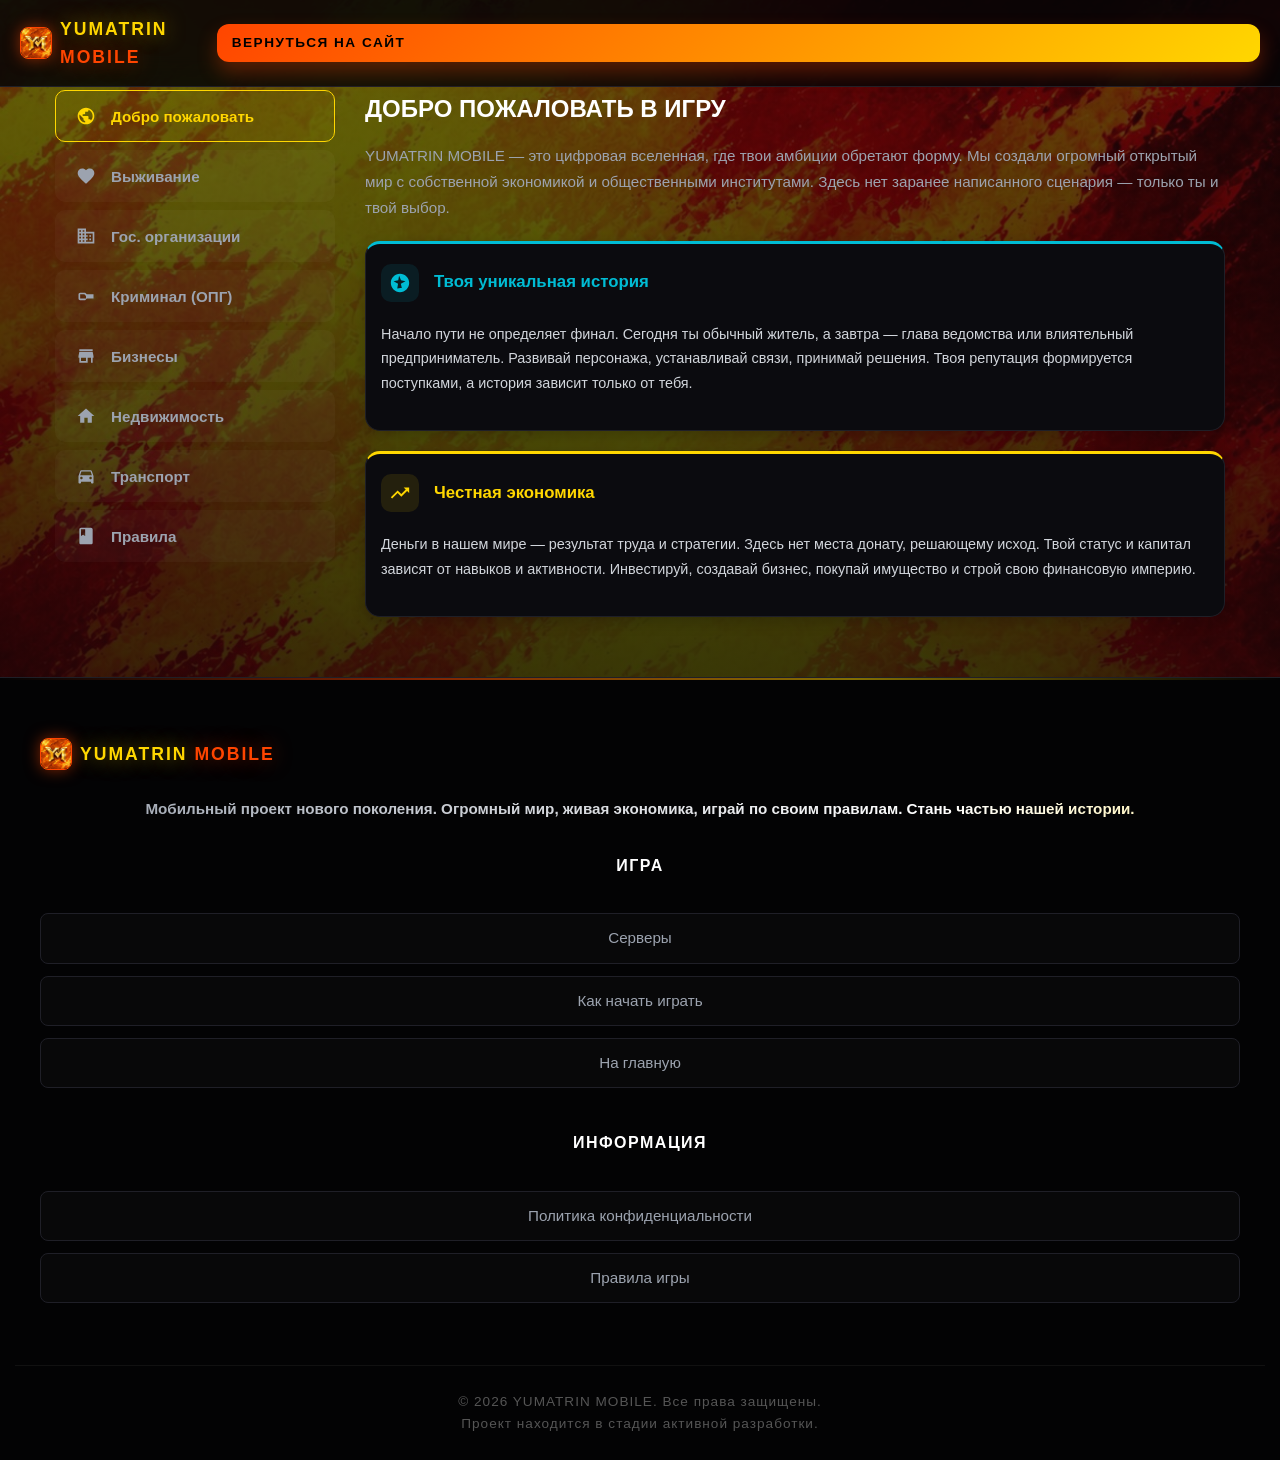
==== commit 79cf31e5: "Add files via upload" ====
--- a/about.html
+++ b/about.html
@@ -6,17 +6,16 @@
     <title>Мир YUMATRIN MOBILE</title>
     <link rel="stylesheet" href="style.css">
 </head>
-<body style="padding-top: 80px;"><header>
+<body style="padding-top: 80px;"><div id="effects-container"></div><header>
     <div class="header-left">
         <div class="logo-container">
-            <img src="logo.jpg" alt="YM">
+            <img src="IMAGE/logo.jpg" alt="YM">
             <span><span class="title-yellow">YUMATRIN</span> <span class="title-orange">MOBILE</span></span>
         </div>
     </div>
     <a href="index.html" class="hero-btn primary" style="padding: 10px 20px; font-size: 1rem; text-decoration: none;">Вернуться на сайт</a>
 </header><div class="world-page" style="position: relative; display: block; opacity: 1; padding-top: 20px;">
     <div class="world-container">
-
     <div class="world-sidebar">
         <button class="world-tab active" data-color="main" onclick="openWorldTab('tab-main', this)"><svg class="tab-icon" viewBox="0 0 24 24"><path d="M12 2C6.48 2 2 6.48 2 12s4.48 10 10 10 10-4.48 10-10S17.52 2 12 2zm-1 17.93c-3.95-.49-7-3.85-7-7.93 0-.62.08-1.21.21-1.79L9 15v1c0 1.1.9 2 2 2v1.93zm6.9-2.54c-.26-.81-1-1.39-1.9-1.39h-1v-3c0-.55-.45-1-1-1H8v-2h2c.55 0 1-.45 1-1V7h2c1.1 0 2-.9 2-2v-.41c2.93 1.19 5 4.06 5 7.41 0 2.08-.8 3.97-2.1 5.39z"/></svg>Добро пожаловать</button>
         <button class="world-tab" data-color="survival" onclick="openWorldTab('tab-survival', this)"><svg class="tab-icon" viewBox="0 0 24 24"><path d="M12 21.35l-1.45-1.32C5.4 15.36 2 12.28 2 8.5 2 5.42 4.42 3 7.5 3c1.74 0 3.41.81 4.5 2.09C13.09 3.81 14.76 3 16.5 3 19.58 3 22 5.42 22 8.5c0 3.78-3.4 6.86-8.55 11.54L12 21.35z"/></svg>Выживание</button>
@@ -32,11 +31,11 @@
         <div class="world-content active" id="tab-main">
             <h1 class="world-title neon-text-yellow">Добро пожаловать в игру</h1>
             <p class="world-text"><span class="c-gold">YUMATRIN MOBILE</span> — это цифровая вселенная, где твои амбиции обретают форму. Мы создали огромный открытый мир с собственной экономикой и общественными институтами. Здесь нет заранее написанного сценария — только ты и твой выбор.</p>
-            <div class="world-info-card card-biz hover-glow" style="margin-bottom: 20px;">
+            <div class="world-info-card card-biz hover-glow scroll-reveal" style="margin-bottom: 20px;">
                 <div class="card-header"><div class="card-icon floating-icon"><svg viewBox="0 0 24 24"><path d="M12 2C6.48 2 2 6.48 2 12s4.48 10 10 10 10-4.48 10-10S17.52 2 12 2zm2.12 15.12L9 18l.88-5.12L5 10l5.12-.88L11 4l2.12 5.12L18 10l-5.12 2.88L14.12 18z"/></svg></div><h3>Твоя уникальная история</h3></div>
                 <p>Начало пути не определяет финал. Сегодня ты обычный житель, а завтра — глава ведомства или влиятельный предприниматель. Развивай персонажа, устанавливай связи, принимай решения. Твоя репутация формируется поступками, а история зависит только от тебя.</p>
             </div>
-            <div class="world-info-card card-gov hover-glow">
+            <div class="world-info-card card-gov hover-glow scroll-reveal">
                 <div class="card-header"><div class="card-icon floating-icon" style="animation-delay: 0.5s;"><svg viewBox="0 0 24 24"><path d="M16 6l2.29 2.29-4.88 4.88-4-4L2 16.59 3.41 18l6-6 4 4 6.3-6.29L22 12V6z"/></svg></div><h3>Честная экономика</h3></div>
                 <p>Деньги в нашем мире — результат труда и стратегии. Здесь <span class="c-gold">нет места донату, решающему исход</span>. Твой статус и капитал зависят от навыков и активности. Инвестируй, создавай бизнес, покупай имущество и строй свою финансовую империю.</p>
             </div>
@@ -46,7 +45,7 @@
             <h1 class="world-title neon-text-green">Система выживания</h1>
             <p class="world-text">Даже в виртуальном мире не получится бежать вечно. Наша система заставляет следить за физическим состоянием персонажа. У каждого игрока есть <span class="c-survival">4 жизненно важных показателя</span>.</p>
             <div class="world-card-grid">
-                <div class="world-info-card card-survival hover-glow">
+                <div class="world-info-card card-survival hover-glow scroll-reveal">
                     <div class="card-header"><div class="card-icon floating-icon"><svg viewBox="0 0 24 24"><path d="M11 9H9V2H7v7H5V2H3v7c0 2.12 1.66 3.84 3.75 3.97V22h2.5v-9.03C11.34 12.84 13 11.12 13 9V2h-2v7zm5-3v8h2.5v8H21V2c-2.76 0-5 2.24-5 4z"/></svg></div><h3>Голод и Жажда</h3></div>
                     <p>У каждого игрока есть шкала сытости и водного баланса. Если вы давно не ели и не пили, ваши показатели начинают падать. Чтобы восстановить силы, посещайте кафе, рестораны или покупайте еду в магазинах. Свежая еда дает не только сытость, но и полезные усиления.</p>
                     <div class="stat-box">
@@ -55,12 +54,12 @@
                         <div class="stat-item">🎯 +2% к меткости <span>(Горячий обед)</span></div>
                     </div>
                 </div>
-                <div class="world-info-card card-survival hover-glow">
+                <div class="world-info-card card-survival hover-glow scroll-reveal">
                     <div class="card-header"><div class="card-icon floating-icon" style="animation-delay: 0.3s;"><svg viewBox="0 0 24 24"><path d="M12 2C6.48 2 2 6.48 2 12s4.48 10 10 10 10-4.48 10-10S17.52 2 12 2zm1 15h-2v-2h2v2zm0-4h-2V7h2v6z"/></svg></div><h3>Штрафы при истощении</h3></div>
                     <p>Если шкала Голода или Жажды падает до нуля, вы начинаете получать урон. <span class="c-survival">Каждые 20 секунд</span> у вас отнимается <span class="c-survival">-1 HP</span>, пока вы не утолите голод.</p>
                     <p><strong>Внимание:</strong> Броня не спасет от истощения. Даже суперпрочный бронежилет (100 брони) не защитит вас от смерти, когда здоровье (HP) упадет до 0. Следите за собой!</p>
                 </div>
-                <div class="world-info-card card-survival hover-glow">
+                <div class="world-info-card card-survival hover-glow scroll-reveal">
                     <div class="card-header"><div class="card-icon floating-icon" style="animation-delay: 0.6s;"><svg viewBox="0 0 24 24"><path d="M12 1L3 5v6c0 5.55 3.84 10.74 9 12 5.16-1.26 9-6.45 9-12V5l-9-4z"/></svg></div><h3>Здоровье и Броня</h3></div>
                     <p>Максимальный запас здоровья — <span class="c-survival">100 HP</span>. Максимальный запас брони — <span class="c-survival">100 единиц</span>.</p>
                     <p>Броня впитывает урон от пуль и ножей. Где её достать?</p>
@@ -78,36 +77,36 @@
             <h1 class="world-title neon-text-yellow">Государственные организации</h1>
             <p class="world-text">Строгая иерархия, дисциплина и защита интересов города. Здесь ты сможешь построить карьеру от рядового сотрудника до главы ведомства.</p>
             <div class="world-card-grid">
-                <div class="world-info-card card-gov hover-glow">
+                <div class="world-info-card card-gov hover-glow scroll-reveal">
                     <div class="card-header"><div class="card-icon floating-icon"><svg viewBox="0 0 24 24"><path d="M12 7V3H2v18h20V7H12zM6 19H4v-2h2v2zm0-4H4v-2h2v2zm0-4H4V9h2v2zm0-4H4V5h2v2zm4 12H8v-2h2v2zm0-4H8v-2h2v2zm0-4H8V9h2v2zm0-4H8V5h2v2zm10 12h-8v-2h2v-2h-2v-2h2v-2h-2V9h8v10zm-2-8h-2v2h2v-2zm0 4h-2v2h2v-2z"/></svg></div><h3>Правительство</h3></div>
                     <p>Высший орган управления городом, определяющий вектор развития государства. Издает законы, распределяет бюджет, контролирует работу ведомств. Здесь вершат правосудие <span class="c-gov">судьи, адвокаты и мэры</span>.</p>
                     <span class="principles">Принципы: законность, ответственность, дисциплина.</span>
                 </div>
-                <div class="world-info-card card-fsb hover-glow">
+                <div class="world-info-card card-fsb hover-glow scroll-reveal">
                     <div class="card-header"><div class="card-icon floating-icon" style="animation-delay: 0.2s;"><svg viewBox="0 0 24 24"><path d="M12 1L3 5v6c0 5.55 3.84 10.74 9 12 5.16-1.26 9-6.45 9-12V5l-9-4z"/></svg></div><h3>ФСБ (Федеральная служба безопасности)</h3></div>
                     <p>Элитное силовое ведомство, стоящее на страже государственной безопасности. Борьба с особо опасными преступниками, коррупцией и шпионажем. Проводят спецоперации и закрытые проверки.</p>
                     <p>Служба требует аналитического склада ума и выдержки. Пройти <span class="c-fsb">строгий отбор</span> могут только лучшие из лучших.</p>
                     <span class="principles">Принципы: безопасность, конфиденциальность, профессионализм.</span>
                 </div>
-                <div class="world-info-card card-mvd hover-glow">
+                <div class="world-info-card card-mvd hover-glow scroll-reveal">
                     <div class="card-header"><div class="card-icon floating-icon" style="animation-delay: 0.4s;"><svg viewBox="0 0 24 24"><path d="M12 17.27L18.18 21l-1.64-7.03L22 9.24l-7.19-.61L12 2 9.19 8.63 2 9.24l5.46 4.73L5.82 21z"/></svg></div><h3>МВД (Министерство внутренних дел)</h3></div>
                     <p>Основная правоохранительная структура, обеспечивающая порядок на улицах. Патрулирование, погони, задержания нарушителей. Включает в себя ППС и ДПС.</p>
                     <p>Сотрудники обязаны знать законы и уметь действовать в стрессовых ситуациях. МВД тесно взаимодействует с ФСБ и МЗ.</p>
                     <span class="principles">Принципы: безопасность граждан, защита порядка.</span>
                 </div>
-                <div class="world-info-card card-vch hover-glow">
+                <div class="world-info-card card-vch hover-glow scroll-reveal">
                     <div class="card-header"><div class="card-icon floating-icon" style="animation-delay: 0.6s;"><svg viewBox="0 0 24 24"><path d="M11.99 2C6.47 2 2 6.48 2 12s4.47 10 9.99 10C17.52 22 22 17.52 22 12S17.52 2 11.99 2zm4.24 16L12 15.45 7.77 18l1.12-4.81-3.73-3.23 4.92-.42L12 5l1.92 4.53 4.92.42-3.73 3.23L16.23 18z"/></svg></div><h3>ВЧ (Воинская часть)</h3></div>
                     <p>Структурное подразделение, обеспечивающее военную безопасность. Охрана стратегических объектов и содействие правоохранительным органам в экстренных ситуациях.</p>
                     <p>Военнослужащие участвуют в учениях и спецоперациях. В их обязанности входит строгое соблюдение устава.</p>
                     <span class="principles">Принципы: воинский долг, честь, защита государства.</span>
                 </div>
-                <div class="world-info-card card-mz hover-glow">
+                <div class="world-info-card card-mz hover-glow scroll-reveal">
                     <div class="card-header"><div class="card-icon floating-icon" style="animation-delay: 0.8s;"><svg viewBox="0 0 24 24"><path d="M19 3H5c-1.1 0-1.99.9-1.99 2L3 19c0 1.1.9 2 2 2h14c1.1 0 2-.9 2-2V5c0-1.1-.9-2-2-2zm-1 11h-4v4h-4v-4H6v-4h4V6h4v4h4v4z"/></svg></div><h3>МЗ (Министерство здравоохранения)</h3></div>
                     <p>Ключевая гражданская служба, спасающая жизни. Сотрудники работают в скорой помощи и больницах, реагируя на ДТП и конфликты. Выдают медсправки.</p>
                     <p>В задачи медиков входит оказание первой помощи и хирургия. Работа требует высокой стрессоустойчивости.</p>
                     <span class="principles">Принципы: спасение жизней, оперативность.</span>
                 </div>
-                <div class="world-info-card card-smi hover-glow">
+                <div class="world-info-card card-smi hover-glow scroll-reveal">
                     <div class="card-header"><div class="card-icon floating-icon" style="animation-delay: 1s;"><svg viewBox="0 0 24 24"><path d="M20 2H4c-1.1 0-1.99.9-1.99 2L2 22l4-4h14c1.1 0 2-.9 2-2V4c0-1.1-.9-2-2-2zm-7 12h-2v-2h2v2zm0-4h-2V6h2v4z"/></svg></div><h3>СМИ (Средства массовой информации)</h3></div>
                     <p>Информационная организация, освещающая жизнь города. СМИ связывает государство и население. Журналисты берут интервью и делают репортажи.</p>
                     <p>Сотрудники создают ролевые сюжеты. Работа требует креативности и грамотности.</p>
@@ -120,22 +119,22 @@
             <h1 class="world-title neon-text-red">Криминальные организации</h1>
             <p class="world-text">Теневая сторона города. Здесь правят деньги, сила и хитрость. Выбирай свою семью и защищай её интересы любой ценой.</p>
             <div class="world-card-grid">
-                <div class="world-info-card card-malina hover-glow">
+                <div class="world-info-card card-malina hover-glow scroll-reveal">
                     <div class="card-header"><div class="card-icon floating-icon"><svg viewBox="0 0 24 24"><path d="M12 2C8.13 2 5 5.13 5 9c0 2.38 1.19 4.47 3 5.74V17c0 .55.45 1 1 1h6c.55 0 1-.45 1-1v-2.26c1.81-1.27 3-3.36 3-5.74 0-3.87-3.13-7-7-7zm-2 12v-2h4v2h-4z"/></svg></div><h3>Малиновское ОПГ</h3></div>
                     <p>Одна из старейших и уважаемых группировок. Славится традициями и жесткой дисциплиной. Участники чтят субординацию и верность коллективу.</p>
                     <p>Каждый должен понимать своё место и осознавать ответственность за действия. Предпочитают решать вопросы <span class="c-crime">"по-своему"</span>.</p>
                 </div>
-                <div class="world-info-card card-kurgan hover-glow">
+                <div class="world-info-card card-kurgan hover-glow scroll-reveal">
                     <div class="card-header"><div class="card-icon floating-icon" style="animation-delay: 0.3s;"><svg viewBox="0 0 24 24"><path d="M21 10h-8l-2-2H5c-1.1 0-2 .9-2 2v5c0 1.1.9 2 2 2h6l2-2h8v-5zm-11 5H5v-5h5l2 2v3z"/></svg></div><h3>Курганское ОПГ</h3></div>
                     <p>Дерзкая банда, готовая принимать вызовы. Стремятся расширять влияние и демонстрировать силу. Ставка на решительность и быструю реакцию.</p>
                     <p>Успех зависит не только от силы, но и от организованности. В их рядах <span style="color: var(--c-kurgan); font-weight:bold;">много отчаянных</span>.</p>
                 </div>
-                <div class="world-info-card card-talnov hover-glow">
+                <div class="world-info-card card-talnov hover-glow scroll-reveal">
                     <div class="card-header"><div class="card-icon floating-icon" style="animation-delay: 0.6s;"><svg viewBox="0 0 24 24"><path d="M14.5 2.5L19 7l-2.1 2.1-4.5-4.5L14.5 2.5zM2 22l7-7-2.1-2.1-7 7L2 22zM8 14l2 2 6-6-2-2-6 6z"/></svg></div><h3>Тальновское ОПГ</h3></div>
                     <p>Прагматичный подход к деятельности. Решают вопросы без лишнего внимания. Тщательно оценивают обстановку и анализируют конкурентов.</p>
                     <p>Уделяют внимание подготовке кадров и конфиденциальности. Действуют скрытно, <span style="color: var(--c-talnov); font-weight:bold;">чужими руками</span>.</p>
                 </div>
-                <div class="world-info-card card-sormovo hover-glow">
+                <div class="world-info-card card-sormovo hover-glow scroll-reveal">
                     <div class="card-header"><div class="card-icon floating-icon" style="animation-delay: 0.9s;"><svg viewBox="0 0 24 24"><path d="M11.8 10.9c-2.27-.59-3-1.2-3-2.15 0-1.09 1.01-1.85 2.7-1.85 1.78 0 2.44.85 2.5 2.1h2.21c-.07-1.72-1.12-3.3-3.21-3.81V3h-3v2.16c-1.94.42-3.5 1.68-3.5 3.61 0 2.31 1.91 3.46 4.7 4.13 2.5.6 3 1.48 3 2.41 0 .69-.49 1.79-2.7 1.79-2.06 0-2.87-.92-2.98-2.1h-2.2c.12 2.19 1.76 3.42 3.68 3.83V21h3v-2.15c1.95-.37 3.5-1.5 3.5-3.55 0-2.84-2.43-3.81-4.7-4.4z"/></svg></div><h3>Сормовское ОПГ</h3></div>
                     <p>Организованная группировка, контролирующая портовую зону. Развивают деловые связи и проводят масштабные мероприятия. Умеют <span style="color: var(--c-sormovo); font-weight:bold;">договариваться</span>.</p>
                     <p>Участвуют в сюжетах о контрабанде и развивают внутреннюю экономику.</p>
@@ -147,7 +146,7 @@
             <h1 class="world-title neon-text-blue">Бизнесы</h1>
             <p class="world-text">Открой собственное дело и зарабатывай. Ты можешь стать владельцем элитного ресторана или сети магазинов, которая будет кормить уставших полицейских.</p>
             <div class="world-card-grid">
-                <div class="world-info-card card-biz hover-glow">
+                <div class="world-info-card card-biz hover-glow scroll-reveal">
                     <div class="card-header"><div class="card-icon floating-icon"><svg viewBox="0 0 24 24"><path d="M20 4H4v2h16V4zm1 10v-2l-1-5H4l-1 5v2h1v6h10v-6h4v6h2v-6h1zm-9 4H6v-4h6v4z"/></svg></div><h3>Магазины и кафе</h3></div>
                     <p>Открой магазин продуктов, уютное кафе или престижный ресторан. Нанимай сотрудников и развивай бизнес. Получай прибыль, расширяй ассортимент и создавай сеть.</p>
                     <span class="biz-subtitle" style="color: var(--c-biz); font-weight:bold; margin-bottom:10px; display:block;">Доступные направления:</span>
@@ -165,23 +164,22 @@
             <h1 class="world-title neon-text-blue">Недвижимость</h1>
             <p class="world-text">Инвестируй деньги в квадратные метры. Цены зависят от экономики сервера. Выбирай жилье под свой статус.</p>
             <div class="world-card-grid">
-                <div class="world-info-card card-estate-apt hover-glow">
+                <div class="world-info-card card-estate-apt hover-glow scroll-reveal">
                     <div class="card-header"><div class="card-icon floating-icon"><svg viewBox="0 0 24 24"><path d="M17 11V3H7v4H3v14h8v-4h2v4h8V11h-4zM7 19H5v-2h2v2zm0-4H5v-2h2v2zm0-4H5V9h2v2zm4 4H9v-2h2v2zm0-4H9V9h2v2zm0-4H9V5h2v2zm4 8h-2v-2h2v2zm0-4h-2V9h2v2zm0-4h-2V5h2v2zm4 12h-2v-2h2v2zm0-4h-2v-2h2v2z"/></svg></div><h3>Квартиры</h3></div>
                     <div class="price-tag">От 100 000 до 5 000 000</div>
                     <p>Идеальный старт для каждого. Снимите уютную студию или купите просторную квартиру в центре города с видом на небоскребы. Обставляйте её мебелью по своему вкусу.</p>
                 </div>
-                <div class="world-info-card card-estate-eco hover-glow">
-                    <div class="card-header"><div class="card-icon floating-icon" style="animation-delay: 0.3s;"><svg viewBox="0 0 24 24"><path d="M10 20v-6h4v6h5v-8h3L12 3 2 12h3v8z"/></svg></div><h3>Дома (Эконом-класс)</h3>
-                                                </div>
+                <div class="world-info-card card-estate-eco hover-glow scroll-reveal">
+                    <div class="card-header"><div class="card-icon floating-icon" style="animation-delay: 0.3s;"><svg viewBox="0 0 24 24"><path d="M10 20v-6h4v6h5v-8h3L12 3 2 12h3v8z"/></svg></div><h3>Дома (Эконом-класс)</h3></div>
                     <div class="price-tag">От 3 000 000 до 15 000 000</div>
                     <p>Небольшой, но уютный домик за городом. Идеальный вариант для тех, кто устал от городской суеты. Имеется небольшой двор и гараж для вашего первого авто.</p>
                 </div>
-                <div class="world-info-card card-estate-mid hover-glow">
+                <div class="world-info-card card-estate-mid hover-glow scroll-reveal">
                     <div class="card-header"><div class="card-icon floating-icon" style="animation-delay: 0.6s;"><svg viewBox="0 0 24 24"><path d="M19 9.3V4h-3v2.6L12 3 2 12h3v8h5v-6h4v6h5v-8h3L19 9.3zm-5-2.9h1v2.9l-1-1V6.4z"/></svg></div><h3>Дома (Средний класс)</h3></div>
                     <div class="price-tag">От 10 000 000 до 30 000 000</div>
                     <p>Просторные двухэтажные коттеджи в престижных районах. Огороженная территория, современный ремонт и вместительный гараж на несколько машин.</p>
                 </div>
-                <div class="world-info-card card-estate-elite hover-glow">
+                <div class="world-info-card card-estate-elite hover-glow scroll-reveal">
                     <div class="card-header"><div class="card-icon floating-icon" style="animation-delay: 0.9s;"><svg viewBox="0 0 24 24"><path d="M12 3L4 9v12h16V9l-8-6zm2 14h-4v-4h4v4zm4-6h-2v2h-2v-2h-4v2H8v-2H6V9.6l6-4.5 6 4.5V11z"/></svg></div><h3>Дома (Элитный класс)</h3></div>
                     <div class="price-tag">От 45 000 000 до 150 000 000</div>
                     <p>Роскошные особняки, венчающие элитные районы. Личный бассейн, огромный участок и панорамные окна. Владение таким домом — прямое доказательство вашего статуса.</p>
@@ -193,17 +191,17 @@
             <h1 class="world-title neon-text-green">Транспорт и Автосалоны</h1>
             <p class="world-text">Выбирай транспорт на любой вкус. Покупай машины в салонах, собирай собственный автопарк и выделяйся на дорогах города.</p>
             <div class="world-card-grid">
-                <div class="world-info-card card-trans-eco hover-glow">
+                <div class="world-info-card card-trans-eco hover-glow scroll-reveal">
                     <div class="card-header"><div class="card-icon floating-icon"><svg viewBox="0 0 24 24"><path d="M18.92 6.01C18.72 5.42 18.16 5 17.5 5h-11c-.66 0-1.21.42-1.42 1.01L3 12v8c0 .55.45 1 1 1h1c.55 0 1-.45 1-1v-1h12v1c0 .55.45 1 1 1h1c.55 0 1-.45 1-1v-8l-2.08-5.99zM6.5 16c-.83 0-1.5-.67-1.5-1.5S5.67 13 6.5 13s1.5.67 1.5 1.5S7.33 16 6.5 16zm11 0c-.83 0-1.5-.67-1.5-1.5s.67-1.5 1.5-1.5 1.5.67 1.5 1.5-.67 1.5-1.5 1.5zM5 11l1.5-4.5h11L19 11H5z"/></svg></div><h3>Эконом-класс</h3></div>
                     <div class="price-tag">От 150 000</div>
                     <p>Доступные автомобили (Lada, Ford) для повседневных поездок и начинающих водителей. Идеальный выбор для старта. Низкая маржа, но огромный поток клиентов.</p>
                 </div>
-                <div class="world-info-card card-trans-mid hover-glow">
+                <div class="world-info-card card-trans-mid hover-glow scroll-reveal">
                     <div class="card-header"><div class="card-icon floating-icon" style="animation-delay: 0.3s;"><svg viewBox="0 0 24 24"><path d="M20 8h-3V4H3c-1.1 0-2 .9-2 2v11h2c0 1.66 1.34 3 3 3s3-1.34 3-3h6c0 1.66 1.34 3 3 3s3-1.34 3-3h2v-5l-3-4zM6 18.5c-.83 0-1.5-.67-1.5-1.5s.67-1.5 1.5-1.5 1.5.67 1.5 1.5-.67 1.5-1.5 1.5zm13.5-9l1.96 2.5H17V9.5h2.5zm-1.5 9c-.83 0-1.5-.67-1.5-1.5s.67-1.5 1.5-1.5 1.5.67 1.5 1.5-.67 1.5-1.5 1.5z"/></svg></div><h3>Средний класс</h3></div>
                     <div class="price-tag">От 1 500 000</div>
                     <p>Практичные и комфортные автомобили (Toyota, Kia) для широкого круга покупателей. Отличный баланс между ценой и качеством. Стабильный спрос и хорошая прибыль.</p>
                 </div>
-                <div class="world-info-card card-trans-premium hover-glow">
+                <div class="world-info-card card-trans-premium hover-glow scroll-reveal">
                     <div class="card-header"><div class="card-icon floating-icon" style="animation-delay: 0.6s;"><svg viewBox="0 0 24 24"><path d="M21.82 12.56l-1.42-5.06C20.18 6.6 19.43 6 18.55 6H5.45c-.88 0-1.63.6-1.85 1.5l-1.42 5.06C2.07 13.02 2 13.48 2 13.96V19c0 .55.45 1 1 1h1v1c0 .55.45 1 1 1h1c.55 0 1-.45 1-1v-1h10v1c0 .55.45 1 1 1h1c.55 0 1-.45 1-1v-1h1c.55 0 1-.45 1-1v-5.04c0-.48-.07-.94-.18-1.4zM6.5 17c-.83 0-1.5-.67-1.5-1.5S5.67 14 6.5 14s1.5.67 1.5 1.5S7.33 17 6.5 17zm11 0c-.83 0-1.5-.67-1.5-1.5s.67-1.5 1.5-1.5 1.5.67 1.5 1.5-.67 1.5-1.5 1.5zM5 12l1.5-4.5h11L19 12H5z"/></svg></div><h3>Премиум-класс</h3></div>
                     <div class="price-tag">От 8 000 000</div>
                     <p>Дорогие модели (BMW, Audi, Lamborghini) для требовательных клиентов. Показывает статус владельца. Огромная маржа, но редкие продажи.</p>
@@ -211,14 +209,13 @@
             </div>
         </div>
 
-        <!-- НОВАЯ ВКЛАДКА: ПРАВИЛА -->
         <div class="world-content" id="tab-rules">
             <h1 class="world-title neon-text-yellow">Правила проекта</h1>
             <p class="world-text">Нажми на любую главу, чтобы раскрыть её содержимое. Незнание правил не освобождает от ответственности.</p>
 
             <div class="rules-accordion">
                 
-                <details class="rule-item">
+                <details class="rule-item scroll-reveal">
                     <summary>Глава 1. Основные положения</summary>
                     <div class="rule-content">
                         <p><b>1.1</b> При регистрации игрового аккаунта на проекте YUMATRIN MOBILE вы обязуетесь строго соблюдать данные правила. Незнание правил не освобождает от ответственности.</p>
@@ -234,7 +231,7 @@
                     </div>
                 </details>
 
-                <details class="rule-item">
+                <details class="rule-item scroll-reveal">
                     <summary>Глава 2. Взаимодействие с администрацией</summary>
                     <div class="rule-content">
                         <p><b>2.1</b> Запрещён оффтоп в репортах. <span class="punish">Наказание: MUTE 60-90 мин.</span></p>
@@ -248,7 +245,7 @@
                     </div>
                 </details>
 
-                <details class="rule-item">
+                <details class="rule-item scroll-reveal">
                     <summary>Глава 3. Правила поведения в чатах</summary>
                     <div class="rule-content">
                         <p><b>3.1</b> Запрещена реклама сторонних проектов. <span class="punish">Наказание: MUTE 90 мин или бан 7-14 дней.</span></p>
@@ -259,7 +256,7 @@
                     </div>
                 </details>
 
-                <details class="rule-item">
+                <details class="rule-item scroll-reveal">
                     <summary>Глава 4. Аккаунты и персонажи</summary>
                     <div class="rule-content">
                         <p><b>4.1</b> Запрещена продажа/передача аккаунтов. <span class="punish">Наказание: бан навсегда + обнуление.</span></p>
@@ -274,7 +271,7 @@
                     </div>
                 </details>
 
-                <details class="rule-item">
+                <details class="rule-item scroll-reveal">
                     <summary>Глава 5. Игровое имущество</summary>
                     <div class="rule-content">
                         <p><b>5.1</b> Ответственность за имущество несёт владелец.</p>
@@ -294,7 +291,7 @@
                     </div>
                 </details>
 
-                <details class="rule-item">
+                <details class="rule-item scroll-reveal">
                     <summary>Глава 6. Правила игрового процесса</summary>
                     <div class="rule-content">
                         <p><b>6.1</b> Запрещено неправильное использование /do, /try. <span class="punish">Наказание: MUTE 20 мин.</span></p>
@@ -318,7 +315,7 @@
                     </div>
                 </details>
 
-                <details class="rule-item">
+                <details class="rule-item scroll-reveal">
                     <summary>Глава 7. Термины и определения</summary>
                     <div class="rule-content">
                         <p><b>RP (RolePlay)</b> — отыгровка роли.</p>
@@ -341,13 +338,35 @@
                         <p><b>GS (Ghosting)</b> — использование инфы после выхода. <span class="punish">Наказание: DEMORGAN 30 мин.</span></p>
                     </div>
                 </details>
-
-            </div>
-        </div>
-        <!-- КОНЕЦ ВКЛАДКИ ПРАВИЛА -->
-
+            </div>
+        </div>
     </div>
 </div>
 
-</div><script src="script.js"></script></body>
-</html>
+</div><footer id="footer">
+    <div class="footer-container">
+        <div class="footer-col-main">
+            <div class="logo-container">
+                <img src="IMAGE/logo.jpg" alt="YM">
+                <span><span class="title-yellow">YUMATRIN</span> <span class="title-orange">MOBILE</span></span>
+            </div>
+            <p>Мобильный проект нового поколения. Огромный мир, живая экономика, играй по своим правилам. Стань частью нашей истории.</p>
+        </div>
+        <div class="footer-col">
+            <h4>Игра</h4>
+            <a href="index.html#servers">Серверы</a>
+            <a href="index.html#download-section">Как начать играть</a>
+            <a href="index.html">На главную</a>
+        </div>
+        <div class="footer-col">
+            <h4>Информация</h4>
+            <a href="policy.html">Политика конфиденциальности</a>
+            <a href="rules.html">Правила игры</a>
+        </div>
+    </div>
+    <div class="copyright">
+        &copy; 2026 YUMATRIN MOBILE. Все права защищены.<br>Проект находится в стадии активной разработки.
+    </div>
+</footer><script src="script.js"></script>
+</body>
+</html>
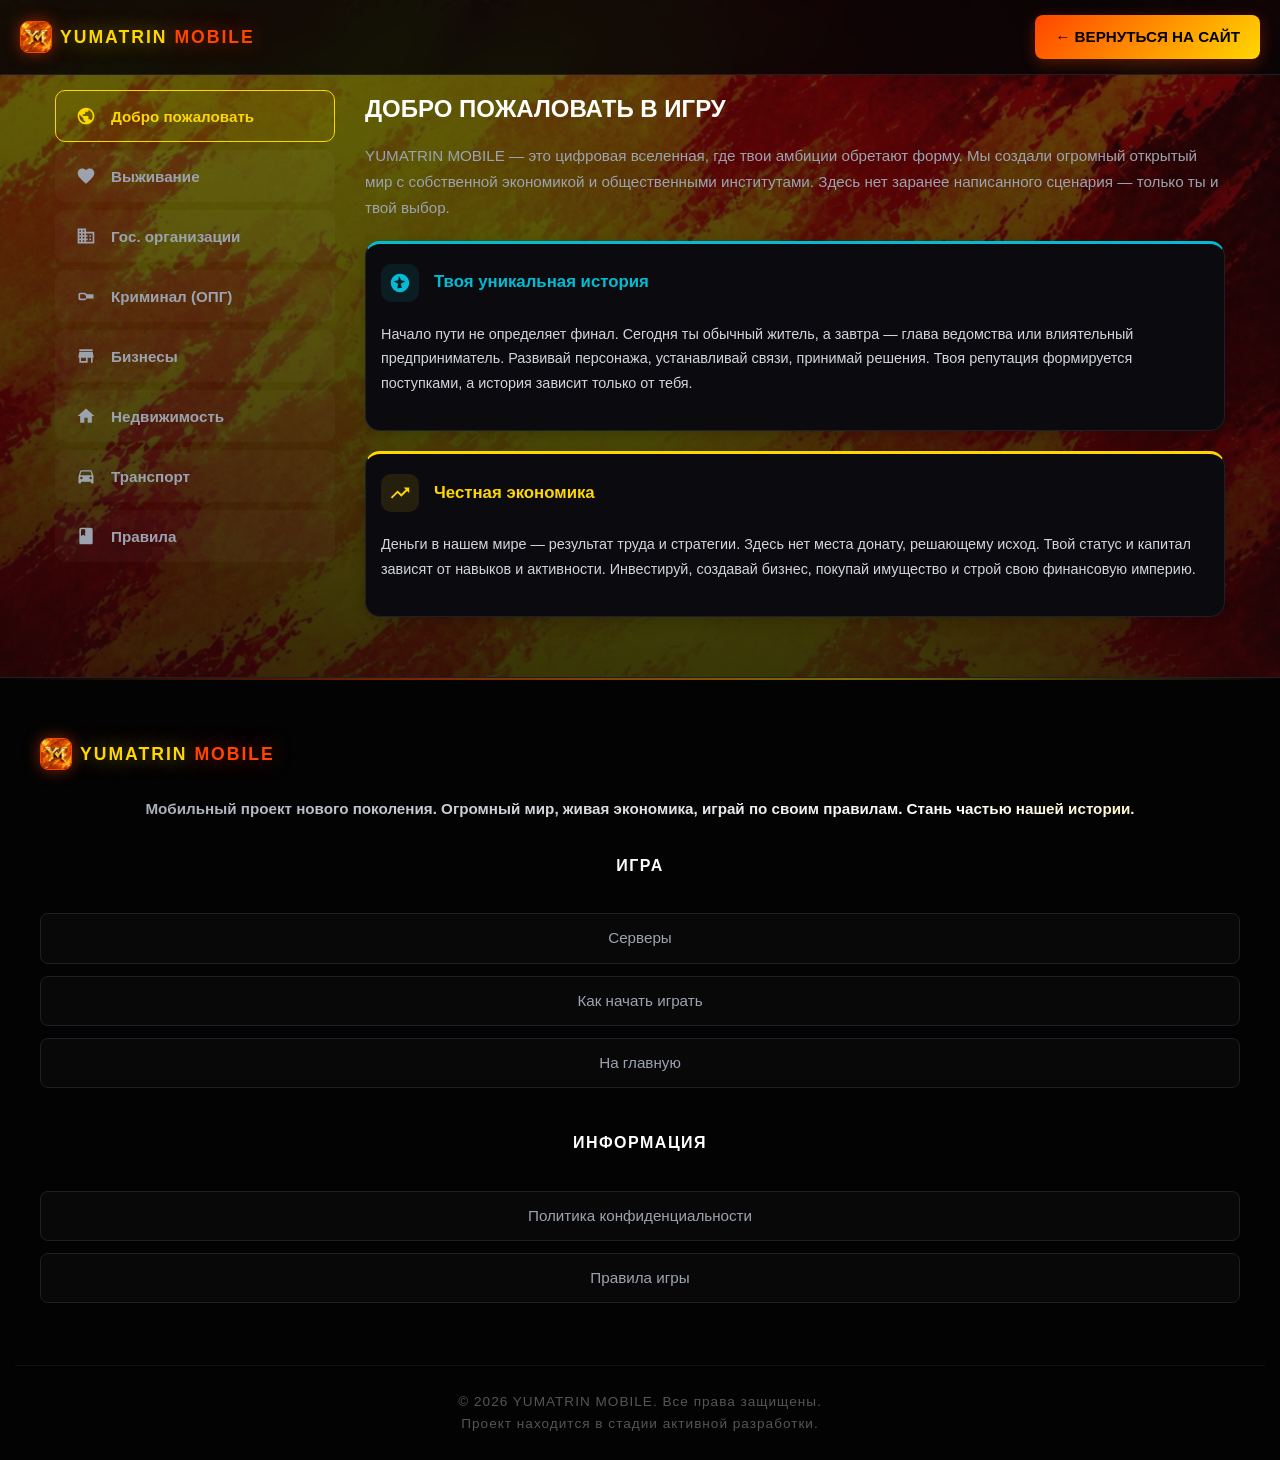
==== commit 1e382068: "Add files via upload" ====
--- a/about.html
+++ b/about.html
@@ -13,7 +13,7 @@
             <span><span class="title-yellow">YUMATRIN</span> <span class="title-orange">MOBILE</span></span>
         </div>
     </div>
-    <a href="index.html" class="hero-btn primary" style="padding: 10px 20px; font-size: 1rem; text-decoration: none;">Вернуться на сайт</a>
+    <a href="index.html" class="header-back-btn">← Вернуться на сайт</a>
 </header><div class="world-page" style="position: relative; display: block; opacity: 1; padding-top: 20px;">
     <div class="world-container">
     <div class="world-sidebar">
--- a/style.css
+++ b/style.css
@@ -581,3 +581,28 @@
     .choice-img-wrapper { height: 350px; }
     .social-card { min-width: 100%; }
 }
+
+/* --- КНОПКА В ШАПКЕ (ИСПРАВЛЕНИЕ) --- */
+.header-back-btn {
+    display: inline-block;
+    background: linear-gradient(135deg, var(--accent), var(--gold));
+    color: #000;
+    padding: 10px 20px;
+    border-radius: 8px;
+    text-decoration: none;
+    font-weight: 900;
+    font-size: 0.95rem;
+    text-transform: uppercase;
+    transition: all 0.3s ease;
+    box-shadow: 0 4px 15px rgba(255, 69, 0, 0.3);
+    white-space: nowrap;
+}
+.header-back-btn:hover {
+    transform: translateY(-2px);
+    box-shadow: 0 8px 25px rgba(255, 215, 0, 0.5);
+    color: #000;
+}
+
+/* Принудительно чиним вкладки, чтобы они не пропадали */
+.world-content { display: none; }
+.world-content.active { display: block !important; }
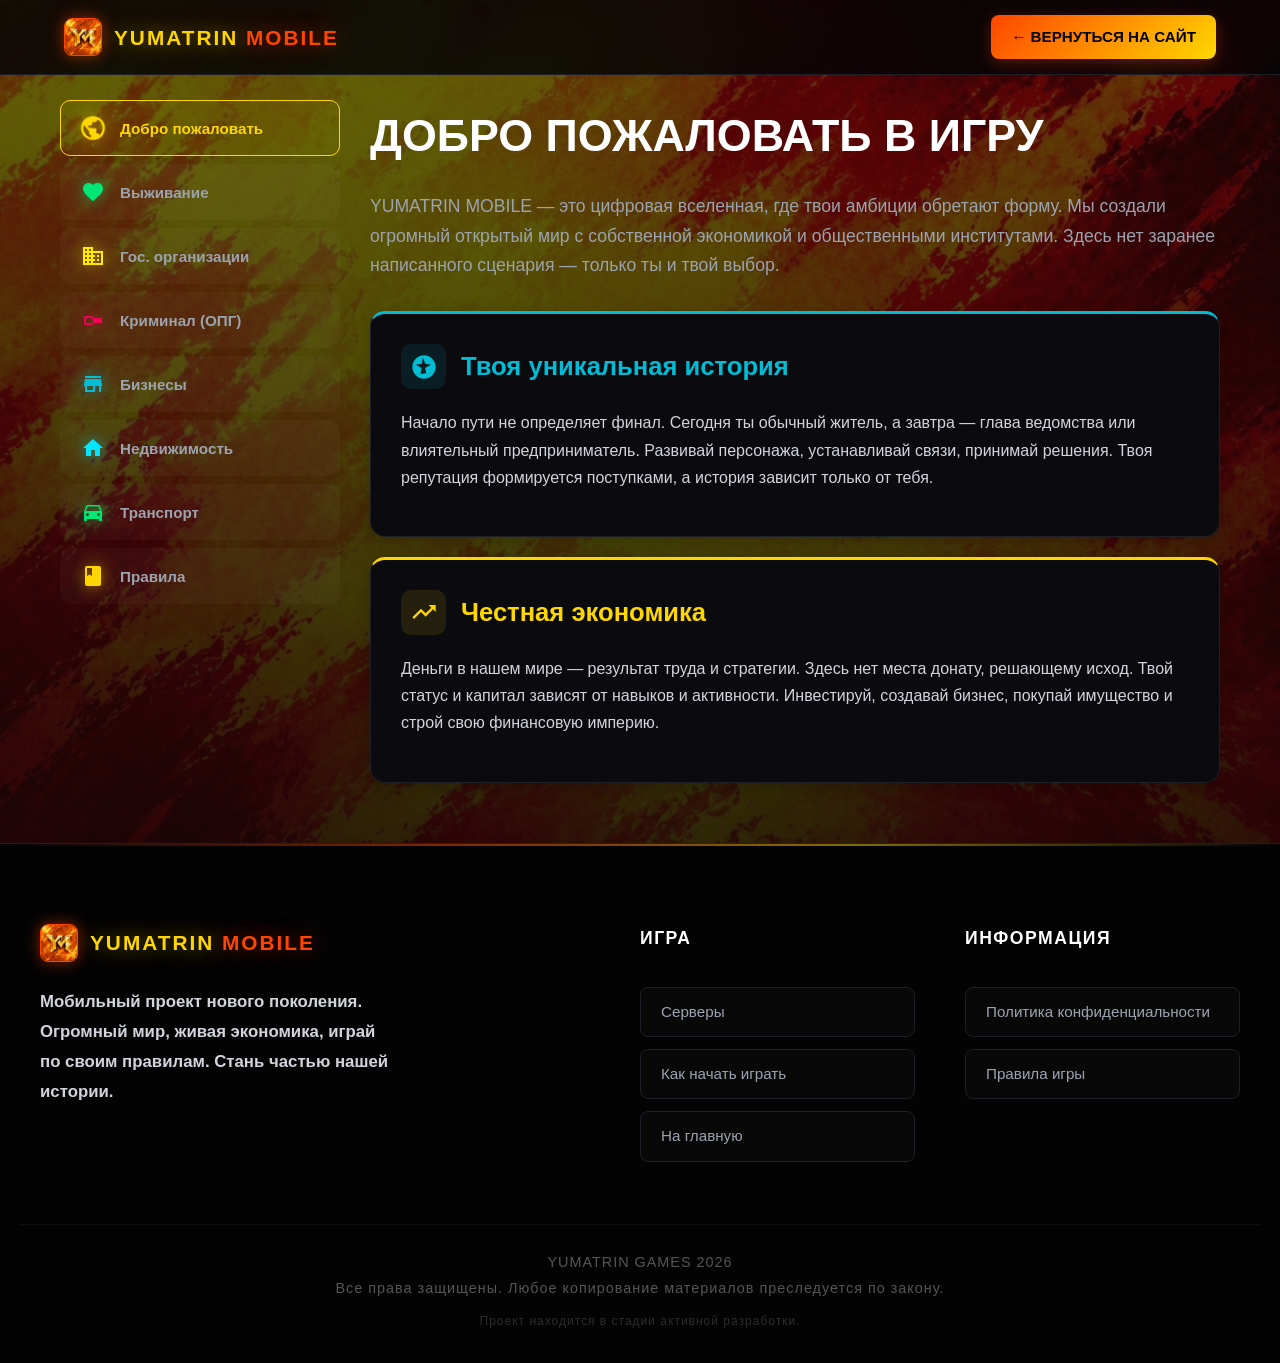
==== commit 3420637a: "Add files via upload" ====
--- a/about.html
+++ b/about.html
@@ -6,7 +6,10 @@
     <title>Мир YUMATRIN MOBILE</title>
     <link rel="stylesheet" href="style.css">
 </head>
-<body style="padding-top: 80px;"><div id="effects-container"></div><header>
+<body style="padding-top: 80px;">
+<div id="effects-container"></div>
+
+<header>
     <div class="header-left">
         <div class="logo-container">
             <img src="IMAGE/logo.jpg" alt="YM">
@@ -14,336 +17,369 @@
         </div>
     </div>
     <a href="index.html" class="header-back-btn">← Вернуться на сайт</a>
-</header><div class="world-page" style="position: relative; display: block; opacity: 1; padding-top: 20px;">
+</header>
+
+<div class="world-page" style="position: relative; display: block; opacity: 1; padding-top: 20px;">
     <div class="world-container">
-    <div class="world-sidebar">
-        <button class="world-tab active" data-color="main" onclick="openWorldTab('tab-main', this)"><svg class="tab-icon" viewBox="0 0 24 24"><path d="M12 2C6.48 2 2 6.48 2 12s4.48 10 10 10 10-4.48 10-10S17.52 2 12 2zm-1 17.93c-3.95-.49-7-3.85-7-7.93 0-.62.08-1.21.21-1.79L9 15v1c0 1.1.9 2 2 2v1.93zm6.9-2.54c-.26-.81-1-1.39-1.9-1.39h-1v-3c0-.55-.45-1-1-1H8v-2h2c.55 0 1-.45 1-1V7h2c1.1 0 2-.9 2-2v-.41c2.93 1.19 5 4.06 5 7.41 0 2.08-.8 3.97-2.1 5.39z"/></svg>Добро пожаловать</button>
-        <button class="world-tab" data-color="survival" onclick="openWorldTab('tab-survival', this)"><svg class="tab-icon" viewBox="0 0 24 24"><path d="M12 21.35l-1.45-1.32C5.4 15.36 2 12.28 2 8.5 2 5.42 4.42 3 7.5 3c1.74 0 3.41.81 4.5 2.09C13.09 3.81 14.76 3 16.5 3 19.58 3 22 5.42 22 8.5c0 3.78-3.4 6.86-8.55 11.54L12 21.35z"/></svg>Выживание</button>
-        <button class="world-tab" data-color="gov" onclick="openWorldTab('tab-gov', this)"><svg class="tab-icon" viewBox="0 0 24 24"><path d="M12 7V3H2v18h20V7H12zM6 19H4v-2h2v2zm0-4H4v-2h2v2zm0-4H4V9h2v2zm0-4H4V5h2v2zm4 12H8v-2h2v2zm0-4H8v-2h2v2zm0-4H8V9h2v2zm0-4H8V5h2v2zm10 12h-8v-2h2v-2h-2v-2h2v-2h-2V9h8v10zm-2-8h-2v2h2v-2zm0 4h-2v2h2v-2z"/></svg>Гос. организации</button>
-        <button class="world-tab" data-color="crime" onclick="openWorldTab('tab-crime', this)"><svg class="tab-icon" viewBox="0 0 24 24"><path d="M21 10h-8l-2-2H5c-1.1 0-2 .9-2 2v5c0 1.1.9 2 2 2h6l2-2h8v-5zm-11 5H5v-5h5l2 2v3z"/></svg>Криминал (ОПГ)</button>
-        <button class="world-tab" data-color="biz" onclick="openWorldTab('tab-biz', this)"><svg class="tab-icon" viewBox="0 0 24 24"><path d="M20 4H4v2h16V4zm1 10v-2l-1-5H4l-1 5v2h1v6h10v-6h4v6h2v-6h1zm-9 4H6v-4h6v4z"/></svg>Бизнесы</button>
-        <button class="world-tab" data-color="estate" onclick="openWorldTab('tab-estate', this)"><svg class="tab-icon" viewBox="0 0 24 24"><path d="M10 20v-6h4v6h5v-8h3L12 3 2 12h3v8z"/></svg>Недвижимость</button>
-        <button class="world-tab" data-color="transport" onclick="openWorldTab('tab-transport', this)"><svg class="tab-icon" viewBox="0 0 24 24"><path d="M18.92 6.01C18.72 5.42 18.16 5 17.5 5h-11c-.66 0-1.21.42-1.42 1.01L3 12v8c0 .55.45 1 1 1h1c.55 0 1-.45 1-1v-1h12v1c0 .55.45 1 1 1h1c.55 0 1-.45 1-1v-8l-2.08-5.99zM6.5 16c-.83 0-1.5-.67-1.5-1.5S5.67 13 6.5 13s1.5.67 1.5 1.5S7.33 16 6.5 16zm11 0c-.83 0-1.5-.67-1.5-1.5s.67-1.5 1.5-1.5 1.5.67 1.5 1.5-.67 1.5-1.5 1.5zM5 11l1.5-4.5h11L19 11H5z"/></svg>Транспорт</button>
-        <button class="world-tab" data-color="rules" onclick="openWorldTab('tab-rules', this)"><svg class="tab-icon" viewBox="0 0 24 24"><path d="M18 2H6c-1.1 0-2 .9-2 2v16c0 1.1.9 2 2 2h12c1.1 0 2-.9 2-2V4c0-1.1-.9-2-2-2zM6 4h5v8l-2.5-1.5L6 12V4z"/></svg>Правила</button>
-    </div>
-
-    <div class="world-content-area">
-        <div class="world-content active" id="tab-main">
-            <h1 class="world-title neon-text-yellow">Добро пожаловать в игру</h1>
-            <p class="world-text"><span class="c-gold">YUMATRIN MOBILE</span> — это цифровая вселенная, где твои амбиции обретают форму. Мы создали огромный открытый мир с собственной экономикой и общественными институтами. Здесь нет заранее написанного сценария — только ты и твой выбор.</p>
-            <div class="world-info-card card-biz hover-glow scroll-reveal" style="margin-bottom: 20px;">
-                <div class="card-header"><div class="card-icon floating-icon"><svg viewBox="0 0 24 24"><path d="M12 2C6.48 2 2 6.48 2 12s4.48 10 10 10 10-4.48 10-10S17.52 2 12 2zm2.12 15.12L9 18l.88-5.12L5 10l5.12-.88L11 4l2.12 5.12L18 10l-5.12 2.88L14.12 18z"/></svg></div><h3>Твоя уникальная история</h3></div>
-                <p>Начало пути не определяет финал. Сегодня ты обычный житель, а завтра — глава ведомства или влиятельный предприниматель. Развивай персонажа, устанавливай связи, принимай решения. Твоя репутация формируется поступками, а история зависит только от тебя.</p>
-            </div>
-            <div class="world-info-card card-gov hover-glow scroll-reveal">
-                <div class="card-header"><div class="card-icon floating-icon" style="animation-delay: 0.5s;"><svg viewBox="0 0 24 24"><path d="M16 6l2.29 2.29-4.88 4.88-4-4L2 16.59 3.41 18l6-6 4 4 6.3-6.29L22 12V6z"/></svg></div><h3>Честная экономика</h3></div>
-                <p>Деньги в нашем мире — результат труда и стратегии. Здесь <span class="c-gold">нет места донату, решающему исход</span>. Твой статус и капитал зависят от навыков и активности. Инвестируй, создавай бизнес, покупай имущество и строй свою финансовую империю.</p>
-            </div>
-        </div>
-
-        <div class="world-content" id="tab-survival">
-            <h1 class="world-title neon-text-green">Система выживания</h1>
-            <p class="world-text">Даже в виртуальном мире не получится бежать вечно. Наша система заставляет следить за физическим состоянием персонажа. У каждого игрока есть <span class="c-survival">4 жизненно важных показателя</span>.</p>
-            <div class="world-card-grid">
-                <div class="world-info-card card-survival hover-glow scroll-reveal">
-                    <div class="card-header"><div class="card-icon floating-icon"><svg viewBox="0 0 24 24"><path d="M11 9H9V2H7v7H5V2H3v7c0 2.12 1.66 3.84 3.75 3.97V22h2.5v-9.03C11.34 12.84 13 11.12 13 9V2h-2v7zm5-3v8h2.5v8H21V2c-2.76 0-5 2.24-5 4z"/></svg></div><h3>Голод и Жажда</h3></div>
-                    <p>У каждого игрока есть шкала сытости и водного баланса. Если вы давно не ели и не пили, ваши показатели начинают падать. Чтобы восстановить силы, посещайте кафе, рестораны или покупайте еду в магазинах. Свежая еда дает не только сытость, но и полезные усиления.</p>
-                    <div class="stat-box">
-                        <div class="stat-item">⚡ +5% к выносливости <span>(Кофе)</span></div>
-                        <div class="stat-item">🏃 +2% к скорости бега <span>(Энергетик)</span></div>
-                        <div class="stat-item">🎯 +2% к меткости <span>(Горячий обед)</span></div>
-                    </div>
-                </div>
-                <div class="world-info-card card-survival hover-glow scroll-reveal">
-                    <div class="card-header"><div class="card-icon floating-icon" style="animation-delay: 0.3s;"><svg viewBox="0 0 24 24"><path d="M12 2C6.48 2 2 6.48 2 12s4.48 10 10 10 10-4.48 10-10S17.52 2 12 2zm1 15h-2v-2h2v2zm0-4h-2V7h2v6z"/></svg></div><h3>Штрафы при истощении</h3></div>
-                    <p>Если шкала Голода или Жажды падает до нуля, вы начинаете получать урон. <span class="c-survival">Каждые 20 секунд</span> у вас отнимается <span class="c-survival">-1 HP</span>, пока вы не утолите голод.</p>
-                    <p><strong>Внимание:</strong> Броня не спасет от истощения. Даже суперпрочный бронежилет (100 брони) не защитит вас от смерти, когда здоровье (HP) упадет до 0. Следите за собой!</p>
-                </div>
-                <div class="world-info-card card-survival hover-glow scroll-reveal">
-                    <div class="card-header"><div class="card-icon floating-icon" style="animation-delay: 0.6s;"><svg viewBox="0 0 24 24"><path d="M12 1L3 5v6c0 5.55 3.84 10.74 9 12 5.16-1.26 9-6.45 9-12V5l-9-4z"/></svg></div><h3>Здоровье и Броня</h3></div>
-                    <p>Максимальный запас здоровья — <span class="c-survival">100 HP</span>. Максимальный запас брони — <span class="c-survival">100 единиц</span>.</p>
-                    <p>Броня впитывает урон от пуль и ножей. Где её достать?</p>
-                    <ul>
-                        <li>Выдается сотрудникам <b>силовых госструктур</b>.</li>
-                        <li>Доступна в арсеналах <b>криминальных организаций</b>.</li>
-                        <li>Продается в специализированных <b>бизнесах</b>.</li>
-                        <li>Выпадает с <b>глобальных ивентов</b>.</li>
-                    </ul>
-                </div>
-            </div>
-        </div>
-
-        <div class="world-content" id="tab-gov">
-            <h1 class="world-title neon-text-yellow">Государственные организации</h1>
-            <p class="world-text">Строгая иерархия, дисциплина и защита интересов города. Здесь ты сможешь построить карьеру от рядового сотрудника до главы ведомства.</p>
-            <div class="world-card-grid">
+
+        <!-- БОКОВОЕ МЕНЮ (ВКЛАДКИ) -->
+        <div class="world-sidebar">
+            <button class="world-tab active" data-color="main" onclick="openWorldTab('tab-main', this)">
+                <svg class="tab-icon" viewBox="0 0 24 24"><path d="M12 2C6.48 2 2 6.48 2 12s4.48 10 10 10 10-4.48 10-10S17.52 2 12 2zm-1 17.93c-3.95-.49-7-3.85-7-7.93 0-.62.08-1.21.21-1.79L9 15v1c0 1.1.9 2 2 2v1.93zm6.9-2.54c-.26-.81-1-1.39-1.9-1.39h-1v-3c0-.55-.45-1-1-1H8v-2h2c.55 0 1-.45 1-1V7h2c1.1 0 2-.9 2-2v-.41c2.93 1.19 5 4.06 5 7.41 0 2.08-.8 3.97-2.1 5.39z"/></svg>
+                Добро пожаловать
+            </button>
+            <button class="world-tab" data-color="survival" onclick="openWorldTab('tab-survival', this)">
+                <svg class="tab-icon" viewBox="0 0 24 24"><path d="M12 21.35l-1.45-1.32C5.4 15.36 2 12.28 2 8.5 2 5.42 4.42 3 7.5 3c1.74 0 3.41.81 4.5 2.09C13.09 3.81 14.76 3 16.5 3 19.58 3 22 5.42 22 8.5c0 3.78-3.4 6.86-8.55 11.54L12 21.35z"/></svg>
+                Выживание
+            </button>
+            <button class="world-tab" data-color="gov" onclick="openWorldTab('tab-gov', this)">
+                <svg class="tab-icon" viewBox="0 0 24 24"><path d="M12 7V3H2v18h20V7H12zM6 19H4v-2h2v2zm0-4H4v-2h2v2zm0-4H4V9h2v2zm0-4H4V5h2v2zm4 12H8v-2h2v2zm0-4H8v-2h2v2zm0-4H8V9h2v2zm0-4H8V5h2v2zm10 12h-8v-2h2v-2h-2v-2h2v-2h-2V9h8v10zm-2-8h-2v2h2v-2zm0 4h-2v2h2v-2z"/></svg>
+                Гос. организации
+            </button>
+            <button class="world-tab" data-color="crime" onclick="openWorldTab('tab-crime', this)">
+                <svg class="tab-icon" viewBox="0 0 24 24"><path d="M21 10h-8l-2-2H5c-1.1 0-2 .9-2 2v5c0 1.1.9 2 2 2h6l2-2h8v-5zm-11 5H5v-5h5l2 2v3z"/></svg>
+                Криминал (ОПГ)
+            </button>
+            <button class="world-tab" data-color="biz" onclick="openWorldTab('tab-biz', this)">
+                <svg class="tab-icon" viewBox="0 0 24 24"><path d="M20 4H4v2h16V4zm1 10v-2l-1-5H4l-1 5v2h1v6h10v-6h4v6h2v-6h1zm-9 4H6v-4h6v4z"/></svg>
+                Бизнесы
+            </button>
+            <button class="world-tab" data-color="estate" onclick="openWorldTab('tab-estate', this)">
+                <svg class="tab-icon" viewBox="0 0 24 24"><path d="M10 20v-6h4v6h5v-8h3L12 3 2 12h3v8z"/></svg>
+                Недвижимость
+            </button>
+            <button class="world-tab" data-color="transport" onclick="openWorldTab('tab-transport', this)">
+                <svg class="tab-icon" viewBox="0 0 24 24"><path d="M18.92 6.01C18.72 5.42 18.16 5 17.5 5h-11c-.66 0-1.21.42-1.42 1.01L3 12v8c0 .55.45 1 1 1h1c.55 0 1-.45 1-1v-1h12v1c0 .55.45 1 1 1h1c.55 0 1-.45 1-1v-8l-2.08-5.99zM6.5 16c-.83 0-1.5-.67-1.5-1.5S5.67 13 6.5 13s1.5.67 1.5 1.5S7.33 16 6.5 16zm11 0c-.83 0-1.5-.67-1.5-1.5s.67-1.5 1.5-1.5 1.5.67 1.5 1.5-.67 1.5-1.5 1.5zM5 11l1.5-4.5h11L19 11H5z"/></svg>
+                Транспорт
+            </button>
+            <button class="world-tab" data-color="rules" onclick="openWorldTab('tab-rules', this)">
+                <svg class="tab-icon" viewBox="0 0 24 24"><path d="M18 2H6c-1.1 0-2 .9-2 2v16c0 1.1.9 2 2 2h12c1.1 0 2-.9 2-2V4c0-1.1-.9-2-2-2zM6 4h5v8l-2.5-1.5L6 12V4z"/></svg>
+                Правила
+            </button>
+        </div>
+
+        <!-- КОНТЕНТ ВКЛАДОК -->
+        <div class="world-content-area">
+            
+            <!-- Вкладка: Добро пожаловать -->
+            <div class="world-content active" id="tab-main">
+                <h1 class="world-title neon-text-yellow">Добро пожаловать в игру</h1>
+                <p class="world-text"><span class="c-gold">YUMATRIN MOBILE</span> — это цифровая вселенная, где твои амбиции обретают форму. Мы создали огромный открытый мир с собственной экономикой и общественными институтами. Здесь нет заранее написанного сценария — только ты и твой выбор.</p>
+                <div class="world-info-card card-biz hover-glow scroll-reveal" style="margin-bottom: 20px;">
+                    <div class="card-header"><div class="card-icon floating-icon"><svg viewBox="0 0 24 24"><path d="M12 2C6.48 2 2 6.48 2 12s4.48 10 10 10 10-4.48 10-10S17.52 2 12 2zm2.12 15.12L9 18l.88-5.12L5 10l5.12-.88L11 4l2.12 5.12L18 10l-5.12 2.88L14.12 18z"/></svg></div><h3>Твоя уникальная история</h3></div>
+                    <p>Начало пути не определяет финал. Сегодня ты обычный житель, а завтра — глава ведомства или влиятельный предприниматель. Развивай персонажа, устанавливай связи, принимай решения. Твоя репутация формируется поступками, а история зависит только от тебя.</p>
+                </div>
                 <div class="world-info-card card-gov hover-glow scroll-reveal">
-                    <div class="card-header"><div class="card-icon floating-icon"><svg viewBox="0 0 24 24"><path d="M12 7V3H2v18h20V7H12zM6 19H4v-2h2v2zm0-4H4v-2h2v2zm0-4H4V9h2v2zm0-4H4V5h2v2zm4 12H8v-2h2v2zm0-4H8v-2h2v2zm0-4H8V9h2v2zm0-4H8V5h2v2zm10 12h-8v-2h2v-2h-2v-2h2v-2h-2V9h8v10zm-2-8h-2v2h2v-2zm0 4h-2v2h2v-2z"/></svg></div><h3>Правительство</h3></div>
-                    <p>Высший орган управления городом, определяющий вектор развития государства. Издает законы, распределяет бюджет, контролирует работу ведомств. Здесь вершат правосудие <span class="c-gov">судьи, адвокаты и мэры</span>.</p>
-                    <span class="principles">Принципы: законность, ответственность, дисциплина.</span>
-                </div>
-                <div class="world-info-card card-fsb hover-glow scroll-reveal">
-                    <div class="card-header"><div class="card-icon floating-icon" style="animation-delay: 0.2s;"><svg viewBox="0 0 24 24"><path d="M12 1L3 5v6c0 5.55 3.84 10.74 9 12 5.16-1.26 9-6.45 9-12V5l-9-4z"/></svg></div><h3>ФСБ (Федеральная служба безопасности)</h3></div>
-                    <p>Элитное силовое ведомство, стоящее на страже государственной безопасности. Борьба с особо опасными преступниками, коррупцией и шпионажем. Проводят спецоперации и закрытые проверки.</p>
-                    <p>Служба требует аналитического склада ума и выдержки. Пройти <span class="c-fsb">строгий отбор</span> могут только лучшие из лучших.</p>
-                    <span class="principles">Принципы: безопасность, конфиденциальность, профессионализм.</span>
-                </div>
-                <div class="world-info-card card-mvd hover-glow scroll-reveal">
-                    <div class="card-header"><div class="card-icon floating-icon" style="animation-delay: 0.4s;"><svg viewBox="0 0 24 24"><path d="M12 17.27L18.18 21l-1.64-7.03L22 9.24l-7.19-.61L12 2 9.19 8.63 2 9.24l5.46 4.73L5.82 21z"/></svg></div><h3>МВД (Министерство внутренних дел)</h3></div>
-                    <p>Основная правоохранительная структура, обеспечивающая порядок на улицах. Патрулирование, погони, задержания нарушителей. Включает в себя ППС и ДПС.</p>
-                    <p>Сотрудники обязаны знать законы и уметь действовать в стрессовых ситуациях. МВД тесно взаимодействует с ФСБ и МЗ.</p>
-                    <span class="principles">Принципы: безопасность граждан, защита порядка.</span>
-                </div>
-                <div class="world-info-card card-vch hover-glow scroll-reveal">
-                    <div class="card-header"><div class="card-icon floating-icon" style="animation-delay: 0.6s;"><svg viewBox="0 0 24 24"><path d="M11.99 2C6.47 2 2 6.48 2 12s4.47 10 9.99 10C17.52 22 22 17.52 22 12S17.52 2 11.99 2zm4.24 16L12 15.45 7.77 18l1.12-4.81-3.73-3.23 4.92-.42L12 5l1.92 4.53 4.92.42-3.73 3.23L16.23 18z"/></svg></div><h3>ВЧ (Воинская часть)</h3></div>
-                    <p>Структурное подразделение, обеспечивающее военную безопасность. Охрана стратегических объектов и содействие правоохранительным органам в экстренных ситуациях.</p>
-                    <p>Военнослужащие участвуют в учениях и спецоперациях. В их обязанности входит строгое соблюдение устава.</p>
-                    <span class="principles">Принципы: воинский долг, честь, защита государства.</span>
-                </div>
-                <div class="world-info-card card-mz hover-glow scroll-reveal">
-                    <div class="card-header"><div class="card-icon floating-icon" style="animation-delay: 0.8s;"><svg viewBox="0 0 24 24"><path d="M19 3H5c-1.1 0-1.99.9-1.99 2L3 19c0 1.1.9 2 2 2h14c1.1 0 2-.9 2-2V5c0-1.1-.9-2-2-2zm-1 11h-4v4h-4v-4H6v-4h4V6h4v4h4v4z"/></svg></div><h3>МЗ (Министерство здравоохранения)</h3></div>
-                    <p>Ключевая гражданская служба, спасающая жизни. Сотрудники работают в скорой помощи и больницах, реагируя на ДТП и конфликты. Выдают медсправки.</p>
-                    <p>В задачи медиков входит оказание первой помощи и хирургия. Работа требует высокой стрессоустойчивости.</p>
-                    <span class="principles">Принципы: спасение жизней, оперативность.</span>
-                </div>
-                <div class="world-info-card card-smi hover-glow scroll-reveal">
-                    <div class="card-header"><div class="card-icon floating-icon" style="animation-delay: 1s;"><svg viewBox="0 0 24 24"><path d="M20 2H4c-1.1 0-1.99.9-1.99 2L2 22l4-4h14c1.1 0 2-.9 2-2V4c0-1.1-.9-2-2-2zm-7 12h-2v-2h2v2zm0-4h-2V6h2v4z"/></svg></div><h3>СМИ (Средства массовой информации)</h3></div>
-                    <p>Информационная организация, освещающая жизнь города. СМИ связывает государство и население. Журналисты берут интервью и делают репортажи.</p>
-                    <p>Сотрудники создают ролевые сюжеты. Работа требует креативности и грамотности.</p>
-                    <span class="principles">Принципы: достоверность, объективность.</span>
-                </div>
-            </div>
-        </div>
-
-        <div class="world-content" id="tab-crime">
-            <h1 class="world-title neon-text-red">Криминальные организации</h1>
-            <p class="world-text">Теневая сторона города. Здесь правят деньги, сила и хитрость. Выбирай свою семью и защищай её интересы любой ценой.</p>
-            <div class="world-card-grid">
-                <div class="world-info-card card-malina hover-glow scroll-reveal">
-                    <div class="card-header"><div class="card-icon floating-icon"><svg viewBox="0 0 24 24"><path d="M12 2C8.13 2 5 5.13 5 9c0 2.38 1.19 4.47 3 5.74V17c0 .55.45 1 1 1h6c.55 0 1-.45 1-1v-2.26c1.81-1.27 3-3.36 3-5.74 0-3.87-3.13-7-7-7zm-2 12v-2h4v2h-4z"/></svg></div><h3>Малиновское ОПГ</h3></div>
-                    <p>Одна из старейших и уважаемых группировок. Славится традициями и жесткой дисциплиной. Участники чтят субординацию и верность коллективу.</p>
-                    <p>Каждый должен понимать своё место и осознавать ответственность за действия. Предпочитают решать вопросы <span class="c-crime">"по-своему"</span>.</p>
-                </div>
-                <div class="world-info-card card-kurgan hover-glow scroll-reveal">
-                    <div class="card-header"><div class="card-icon floating-icon" style="animation-delay: 0.3s;"><svg viewBox="0 0 24 24"><path d="M21 10h-8l-2-2H5c-1.1 0-2 .9-2 2v5c0 1.1.9 2 2 2h6l2-2h8v-5zm-11 5H5v-5h5l2 2v3z"/></svg></div><h3>Курганское ОПГ</h3></div>
-                    <p>Дерзкая банда, готовая принимать вызовы. Стремятся расширять влияние и демонстрировать силу. Ставка на решительность и быструю реакцию.</p>
-                    <p>Успех зависит не только от силы, но и от организованности. В их рядах <span style="color: var(--c-kurgan); font-weight:bold;">много отчаянных</span>.</p>
-                </div>
-                <div class="world-info-card card-talnov hover-glow scroll-reveal">
-                    <div class="card-header"><div class="card-icon floating-icon" style="animation-delay: 0.6s;"><svg viewBox="0 0 24 24"><path d="M14.5 2.5L19 7l-2.1 2.1-4.5-4.5L14.5 2.5zM2 22l7-7-2.1-2.1-7 7L2 22zM8 14l2 2 6-6-2-2-6 6z"/></svg></div><h3>Тальновское ОПГ</h3></div>
-                    <p>Прагматичный подход к деятельности. Решают вопросы без лишнего внимания. Тщательно оценивают обстановку и анализируют конкурентов.</p>
-                    <p>Уделяют внимание подготовке кадров и конфиденциальности. Действуют скрытно, <span style="color: var(--c-talnov); font-weight:bold;">чужими руками</span>.</p>
-                </div>
-                <div class="world-info-card card-sormovo hover-glow scroll-reveal">
-                    <div class="card-header"><div class="card-icon floating-icon" style="animation-delay: 0.9s;"><svg viewBox="0 0 24 24"><path d="M11.8 10.9c-2.27-.59-3-1.2-3-2.15 0-1.09 1.01-1.85 2.7-1.85 1.78 0 2.44.85 2.5 2.1h2.21c-.07-1.72-1.12-3.3-3.21-3.81V3h-3v2.16c-1.94.42-3.5 1.68-3.5 3.61 0 2.31 1.91 3.46 4.7 4.13 2.5.6 3 1.48 3 2.41 0 .69-.49 1.79-2.7 1.79-2.06 0-2.87-.92-2.98-2.1h-2.2c.12 2.19 1.76 3.42 3.68 3.83V21h3v-2.15c1.95-.37 3.5-1.5 3.5-3.55 0-2.84-2.43-3.81-4.7-4.4z"/></svg></div><h3>Сормовское ОПГ</h3></div>
-                    <p>Организованная группировка, контролирующая портовую зону. Развивают деловые связи и проводят масштабные мероприятия. Умеют <span style="color: var(--c-sormovo); font-weight:bold;">договариваться</span>.</p>
-                    <p>Участвуют в сюжетах о контрабанде и развивают внутреннюю экономику.</p>
-                </div>
-            </div>
-        </div>
-
-        <div class="world-content" id="tab-biz">
-            <h1 class="world-title neon-text-blue">Бизнесы</h1>
-            <p class="world-text">Открой собственное дело и зарабатывай. Ты можешь стать владельцем элитного ресторана или сети магазинов, которая будет кормить уставших полицейских.</p>
-            <div class="world-card-grid">
-                <div class="world-info-card card-biz hover-glow scroll-reveal">
-                    <div class="card-header"><div class="card-icon floating-icon"><svg viewBox="0 0 24 24"><path d="M20 4H4v2h16V4zm1 10v-2l-1-5H4l-1 5v2h1v6h10v-6h4v6h2v-6h1zm-9 4H6v-4h6v4z"/></svg></div><h3>Магазины и кафе</h3></div>
-                    <p>Открой магазин продуктов, уютное кафе или престижный ресторан. Нанимай сотрудников и развивай бизнес. Получай прибыль, расширяй ассортимент и создавай сеть.</p>
-                    <span class="biz-subtitle" style="color: var(--c-biz); font-weight:bold; margin-bottom:10px; display:block;">Доступные направления:</span>
-                    <ul>
-                        <li><span class="c-biz">Продуктовые магазины</span> — продажа товаров повседневного спроса. Утоляет голод.</li>
-                        <li><span class="c-biz">Кофейни</span> — уютное место. Кофе дает бафф <b>+5% к выносливости</b>.</li>
-                        <li><span class="c-biz">Кафе быстрого питания</span> — быстрый перекус и бафф <b>+2% к скорости</b>.</li>
-                        <li><span class="c-biz">Рестораны</span> — расширенное меню. Обед дает бафф <b>+2% к меткости</b>.</li>
-                    </ul>
-                </div>
-            </div>
-        </div>
-
-        <div class="world-content" id="tab-estate">
-            <h1 class="world-title neon-text-blue">Недвижимость</h1>
-            <p class="world-text">Инвестируй деньги в квадратные метры. Цены зависят от экономики сервера. Выбирай жилье под свой статус.</p>
-            <div class="world-card-grid">
-                <div class="world-info-card card-estate-apt hover-glow scroll-reveal">
-                    <div class="card-header"><div class="card-icon floating-icon"><svg viewBox="0 0 24 24"><path d="M17 11V3H7v4H3v14h8v-4h2v4h8V11h-4zM7 19H5v-2h2v2zm0-4H5v-2h2v2zm0-4H5V9h2v2zm4 4H9v-2h2v2zm0-4H9V9h2v2zm0-4H9V5h2v2zm4 8h-2v-2h2v2zm0-4h-2V9h2v2zm0-4h-2V5h2v2zm4 12h-2v-2h2v2zm0-4h-2v-2h2v2z"/></svg></div><h3>Квартиры</h3></div>
-                    <div class="price-tag">От 100 000 до 5 000 000</div>
-                    <p>Идеальный старт для каждого. Снимите уютную студию или купите просторную квартиру в центре города с видом на небоскребы. Обставляйте её мебелью по своему вкусу.</p>
-                </div>
-                <div class="world-info-card card-estate-eco hover-glow scroll-reveal">
-                    <div class="card-header"><div class="card-icon floating-icon" style="animation-delay: 0.3s;"><svg viewBox="0 0 24 24"><path d="M10 20v-6h4v6h5v-8h3L12 3 2 12h3v8z"/></svg></div><h3>Дома (Эконом-класс)</h3></div>
-                    <div class="price-tag">От 3 000 000 до 15 000 000</div>
-                    <p>Небольшой, но уютный домик за городом. Идеальный вариант для тех, кто устал от городской суеты. Имеется небольшой двор и гараж для вашего первого авто.</p>
-                </div>
-                <div class="world-info-card card-estate-mid hover-glow scroll-reveal">
-                    <div class="card-header"><div class="card-icon floating-icon" style="animation-delay: 0.6s;"><svg viewBox="0 0 24 24"><path d="M19 9.3V4h-3v2.6L12 3 2 12h3v8h5v-6h4v6h5v-8h3L19 9.3zm-5-2.9h1v2.9l-1-1V6.4z"/></svg></div><h3>Дома (Средний класс)</h3></div>
-                    <div class="price-tag">От 10 000 000 до 30 000 000</div>
-                    <p>Просторные двухэтажные коттеджи в престижных районах. Огороженная территория, современный ремонт и вместительный гараж на несколько машин.</p>
-                </div>
-                <div class="world-info-card card-estate-elite hover-glow scroll-reveal">
-                    <div class="card-header"><div class="card-icon floating-icon" style="animation-delay: 0.9s;"><svg viewBox="0 0 24 24"><path d="M12 3L4 9v12h16V9l-8-6zm2 14h-4v-4h4v4zm4-6h-2v2h-2v-2h-4v2H8v-2H6V9.6l6-4.5 6 4.5V11z"/></svg></div><h3>Дома (Элитный класс)</h3></div>
-                    <div class="price-tag">От 45 000 000 до 150 000 000</div>
-                    <p>Роскошные особняки, венчающие элитные районы. Личный бассейн, огромный участок и панорамные окна. Владение таким домом — прямое доказательство вашего статуса.</p>
-                </div>
-            </div>
-        </div>
-
-        <div class="world-content" id="tab-transport">
-            <h1 class="world-title neon-text-green">Транспорт и Автосалоны</h1>
-            <p class="world-text">Выбирай транспорт на любой вкус. Покупай машины в салонах, собирай собственный автопарк и выделяйся на дорогах города.</p>
-            <div class="world-card-grid">
-                <div class="world-info-card card-trans-eco hover-glow scroll-reveal">
-                    <div class="card-header"><div class="card-icon floating-icon"><svg viewBox="0 0 24 24"><path d="M18.92 6.01C18.72 5.42 18.16 5 17.5 5h-11c-.66 0-1.21.42-1.42 1.01L3 12v8c0 .55.45 1 1 1h1c.55 0 1-.45 1-1v-1h12v1c0 .55.45 1 1 1h1c.55 0 1-.45 1-1v-8l-2.08-5.99zM6.5 16c-.83 0-1.5-.67-1.5-1.5S5.67 13 6.5 13s1.5.67 1.5 1.5S7.33 16 6.5 16zm11 0c-.83 0-1.5-.67-1.5-1.5s.67-1.5 1.5-1.5 1.5.67 1.5 1.5-.67 1.5-1.5 1.5zM5 11l1.5-4.5h11L19 11H5z"/></svg></div><h3>Эконом-класс</h3></div>
-                    <div class="price-tag">От 150 000</div>
-                    <p>Доступные автомобили (Lada, Ford) для повседневных поездок и начинающих водителей. Идеальный выбор для старта. Низкая маржа, но огромный поток клиентов.</p>
-                </div>
-                <div class="world-info-card card-trans-mid hover-glow scroll-reveal">
-                    <div class="card-header"><div class="card-icon floating-icon" style="animation-delay: 0.3s;"><svg viewBox="0 0 24 24"><path d="M20 8h-3V4H3c-1.1 0-2 .9-2 2v11h2c0 1.66 1.34 3 3 3s3-1.34 3-3h6c0 1.66 1.34 3 3 3s3-1.34 3-3h2v-5l-3-4zM6 18.5c-.83 0-1.5-.67-1.5-1.5s.67-1.5 1.5-1.5 1.5.67 1.5 1.5-.67 1.5-1.5 1.5zm13.5-9l1.96 2.5H17V9.5h2.5zm-1.5 9c-.83 0-1.5-.67-1.5-1.5s.67-1.5 1.5-1.5 1.5.67 1.5 1.5-.67 1.5-1.5 1.5z"/></svg></div><h3>Средний класс</h3></div>
-                    <div class="price-tag">От 1 500 000</div>
-                    <p>Практичные и комфортные автомобили (Toyota, Kia) для широкого круга покупателей. Отличный баланс между ценой и качеством. Стабильный спрос и хорошая прибыль.</p>
-                </div>
-                <div class="world-info-card card-trans-premium hover-glow scroll-reveal">
-                    <div class="card-header"><div class="card-icon floating-icon" style="animation-delay: 0.6s;"><svg viewBox="0 0 24 24"><path d="M21.82 12.56l-1.42-5.06C20.18 6.6 19.43 6 18.55 6H5.45c-.88 0-1.63.6-1.85 1.5l-1.42 5.06C2.07 13.02 2 13.48 2 13.96V19c0 .55.45 1 1 1h1v1c0 .55.45 1 1 1h1c.55 0 1-.45 1-1v-1h10v1c0 .55.45 1 1 1h1c.55 0 1-.45 1-1v-1h1c.55 0 1-.45 1-1v-5.04c0-.48-.07-.94-.18-1.4zM6.5 17c-.83 0-1.5-.67-1.5-1.5S5.67 14 6.5 14s1.5.67 1.5 1.5S7.33 17 6.5 17zm11 0c-.83 0-1.5-.67-1.5-1.5s.67-1.5 1.5-1.5 1.5.67 1.5 1.5-.67 1.5-1.5 1.5zM5 12l1.5-4.5h11L19 12H5z"/></svg></div><h3>Премиум-класс</h3></div>
-                    <div class="price-tag">От 8 000 000</div>
-                    <p>Дорогие модели (BMW, Audi, Lamborghini) для требовательных клиентов. Показывает статус владельца. Огромная маржа, но редкие продажи.</p>
-                </div>
-            </div>
-        </div>
-
-        <div class="world-content" id="tab-rules">
-            <h1 class="world-title neon-text-yellow">Правила проекта</h1>
-            <p class="world-text">Нажми на любую главу, чтобы раскрыть её содержимое. Незнание правил не освобождает от ответственности.</p>
-
-            <div class="rules-accordion">
-                
-                <details class="rule-item scroll-reveal">
-                    <summary>Глава 1. Основные положения</summary>
-                    <div class="rule-content">
-                        <p><b>1.1</b> При регистрации игрового аккаунта на проекте YUMATRIN MOBILE вы обязуетесь строго соблюдать данные правила. Незнание правил не освобождает от ответственности.</p>
-                        <p><b>1.2</b> Правила обязательны для всех участников независимо от статуса и роли. Исключение — медиа-партнёры, у которых отдельный регламент.</p>
-                        <p><b>1.3</b> Правила формируются исходя из прецедентов. Администрация имеет право привлекать к ответственности.</p>
-                        <p><b>1.4</b> Правила могут обновляться в любое время.</p>
-                        <p><b>1.5</b> Запрещено проводить масштабные сторонние конкурсы без разрешения. <span class="punish">Наказание: блокировка до 7 дней.</span></p>
-                        <p><b>1.6</b> Запрещено использование читов и стороннего ПО. <span class="punish">Наказание: блокировка от 30 дней до навсегда.</span></p>
-                        <p><b>1.7</b> Запрещено создание ресурсов, направленных на оскорбление проекта. <span class="punish">Наказание: блокировка от 30 дней до навсегда + ЧСП.</span></p>
-                        <p><b>1.8</b> Запрещён деанон. <span class="punish">Наказание: блокировка навсегда + ЧСП.</span></p>
-                        <p><b>1.9</b> Приоритет правил сервера над ролевой логикой.</p>
-                        <p><b>1.10</b> Администрация может применять наказания, не указанные в регламенте, если действия вредят проекту.</p>
-                    </div>
-                </details>
-
-                <details class="rule-item scroll-reveal">
-                    <summary>Глава 2. Взаимодействие с администрацией</summary>
-                    <div class="rule-content">
-                        <p><b>2.1</b> Запрещён оффтоп в репортах. <span class="punish">Наказание: MUTE 60-90 мин.</span></p>
-                        <p><b>2.2</b> Запрещено мешать работе администраторов. <span class="punish">Наказание: MUTE 90 мин + DEMORGAN 30 мин.</span></p>
-                        <p><b>2.3</b> Уважайте решения администрации. <span class="punish">Наказание: MUTE 60-180 мин + WARN.</span></p>
-                        <p><b>2.4</b> Запрещена грубость в адрес администрации. <span class="punish">Наказание: блокировка 7-31 день.</span></p>
-                        <p><b>2.5</b> Запрещена передача конфиденциальной информации. <span class="punish">Наказание: блокировка навсегда.</span></p>
-                        <p><b>2.6</b> Администраторы реагируют на нарушения на всех ресурсах (Discord, Telegram, VK).</p>
-                        <p><b>2.7</b> Запрещены ложные репорты. <span class="punish">Наказание: блокировка 7-14 дней.</span></p>
-                        <p><b>2.8</b> Обсуждение действий администрации только через репорты.</p>
-                    </div>
-                </details>
-
-                <details class="rule-item scroll-reveal">
-                    <summary>Глава 3. Правила поведения в чатах</summary>
-                    <div class="rule-content">
-                        <p><b>3.1</b> Запрещена реклама сторонних проектов. <span class="punish">Наказание: MUTE 90 мин или бан 7-14 дней.</span></p>
-                        <p><b>3.2</b> Запрещена реклама семей и бизнеса вне СМИ. <span class="punish">Наказание: MUTE 40 мин.</span></p>
-                        <p><b>3.3</b> Запрещены расизм, экстремизм и нацизм. <span class="punish">Наказание: бан от 31 дня до навсегда.</span></p>
-                        <p><b>3.4</b> Запрещены оскорбления родственников и угрозы. <span class="punish">Наказание: MUTE 180 мин + WARN.</span></p>
-                        <p><b>3.5</b> Запрещены помехи в голосовом чате. <span class="punish">Наказание: MUTE 60 мин.</span></p>
-                    </div>
-                </details>
-
-                <details class="rule-item scroll-reveal">
-                    <summary>Глава 4. Аккаунты и персонажи</summary>
-                    <div class="rule-content">
-                        <p><b>4.1</b> Запрещена продажа/передача аккаунтов. <span class="punish">Наказание: бан навсегда + обнуление.</span></p>
-                        <p><b>4.2</b> Запрещено создание твинков для ухода от наказаний. <span class="punish">Наказание: бан всех аккаунтов.</span></p>
-                        <p><b>4.3</b> Запрещено выдавать себя за администрацию. <span class="punish">Наказание: бан 7 дней.</span></p>
-                        <p><b>4.4</b> Никнейм должен быть в формате Имя_Фамилия. <span class="punish">Наказание: смена ника или бан до 30 дней.</span></p>
-                        <p><b>4.5</b> Запрещены неадекватные имена (Agiilld_Bodwh). <span class="punish">Наказание: смена ника или бан до 60 дней.</span></p>
-                        <p><b>4.6</b> Запрещена нецензурная лексика в нике. <span class="punish">Наказание: смена ника или бан до 90 дней.</span></p>
-                        <p><b>4.7</b> Запрещено копировать ники админов и лидеров. <span class="punish">Наказание: смена ника или бан.</span></p>
-                        <p><b>4.8</b> Запрещены ники с экстремистской символикой. <span class="punish">Наказание: бан до 60 дней.</span></p>
-                        <p><b>4.9</b> Запрещены ники из одной буквы или цифр. <span class="punish">Наказание: смена ника.</span></p>
-                    </div>
-                </details>
-
-                <details class="rule-item scroll-reveal">
-                    <summary>Глава 5. Игровое имущество</summary>
-                    <div class="rule-content">
-                        <p><b>5.1</b> Ответственность за имущество несёт владелец.</p>
-                        <p><b>5.2</b> Администрация не компенсирует имущество при взломах.</p>
-                        <p><b>5.3</b> Запрещён экономический вред. <span class="punish">Наказание: обнуление персонажа.</span></p>
-                        <p><b>5.4</b> Разрешено до 3 бизнесов. <span class="punish">Наказание: изъятие лишнего.</span></p>
-                        <p><b>5.5</b> Запрещена продажа бизнеса ниже 50% стоимости. <span class="punish">Наказание: бан 14 дней.</span></p>
-                        <p><b>5.6</b> Запрещена продажа дома ниже 50% гос. цены. <span class="punish">Наказание: бан 7 дней.</span></p>
-                        <p><b>5.7</b> Запрещена продажа машины ниже 50% гос. цены. <span class="punish">Наказание: бан 7 дней.</span></p>
-                        <p><b>5.8</b> Бизнес изымается при неактивности (менее 6 часов за 7 дней).</p>
-                        <p><b>5.9</b> Администрация не возвращает имущество при скаме.</p>
-                        <p><b>5.10</b> Запрещена покупка/продажа имущества за реал. <span class="punish">Наказание: бан навсегда.</span></p>
-                        <p><b>5.11</b> Запрещён обман игроков. <span class="punish">Наказание: бан до 30 дней + обнуление.</span></p>
-                        <p><b>5.12</b> Лимит переводов — 35.000.000 в сутки. <span class="punish">Наказание: бан 3-7 дней.</span></p>
-                        <p><b>5.13</b> Запрещена передача имущества между твинками. <span class="punish">Наказание: обнуление + бан 30 дней.</span></p>
-                        <p><b>5.14</b> Запрещено завышать цены в RP-кризис. <span class="punish">Наказание: WARN + изъятие прибыли.</span></p>
-                    </div>
-                </details>
-
-                <details class="rule-item scroll-reveal">
-                    <summary>Глава 6. Правила игрового процесса</summary>
-                    <div class="rule-content">
-                        <p><b>6.1</b> Запрещено неправильное использование /do, /try. <span class="punish">Наказание: MUTE 20 мин.</span></p>
-                        <p><b>6.2</b> Запрещена отыгровка в свою пользу. <span class="punish">Наказание: DEMORGAN 60 мин.</span></p>
-                        <p><b>6.3</b> Запрещено избегать RP через выход из игры. <span class="punish">Наказание: DEMORGAN 30 мин + WARN.</span></p>
-                        <p><b>6.4</b> Запрещено аморальное поведение. <span class="punish">Наказание: MUTE 180 мин.</span></p>
-                        <p><b>6.5</b> Запрещён AFK с помехами. <span class="punish">Наказание: KICK.</span></p>
-                        <p><b>6.6</b> Запрещён слив склада семьи. <span class="punish">Наказание: бан до 14 дней.</span></p>
-                        <p><b>6.7</b> Запрещён поиск нарушений ради вреда. <span class="punish">Наказание: бан от 7 дней до навсегда.</span></p>
-                        <p><b>6.8</b> Запрещён перенос OOC конфликтов в IC. <span class="punish">Наказание: бан до 15 дней.</span></p>
-                        <p><b>6.9</b> Запрещена блокировка проходов без причины. <span class="punish">Наказание: KICK или DEMORGAN 60 мин.</span></p>
-                        <p><b>6.10</b> Запрещён спам взаимодействиями. <span class="punish">Наказание: MUTE 30 мин.</span></p>
-                        <p><b>6.11</b> Запрещено склонять к нарушениям. <span class="punish">Наказание: бан до 7 дней.</span></p>
-                        <p><b>6.12</b> Запрещено использовать баги. <span class="punish">Наказание: бан 7-30 дней.</span></p>
-                        <p><b>6.13</b> Запрещены мультиаккаунты для обхода. <span class="punish">Наказание: бан всех аккаунтов.</span></p>
-                        <p><b>6.14</b> Запрещена дискриминация. <span class="punish">Наказание: бан 14-30 дней.</span></p>
-                        <p><b>6.15</b> Запрещён спам и реклама в чате. <span class="punish">Наказание: MUTE 90 мин + WARN.</span></p>
-                        <p><b>6.16</b> NLR — забыть информацию о смерти, не возвращаться 15 мин. <span class="punish">Наказание: DEMORGAN 60 мин + WARN.</span></p>
-                        <p><b>6.17</b> Запрещён Camping. <span class="punish">Наказание: DEMORGAN 60 мин.</span></p>
-                        <p><b>6.18</b> Запрещён AFK в голосовых каналах. <span class="punish">Наказание: KICK.</span></p>
-                    </div>
-                </details>
-
-                <details class="rule-item scroll-reveal">
-                    <summary>Глава 7. Термины и определения</summary>
-                    <div class="rule-content">
-                        <p><b>RP (RolePlay)</b> — отыгровка роли.</p>
-                        <p><b>IC (In Character)</b> — информация от лица персонажа.</p>
-                        <p><b>OOC (Out Of Character)</b> — информация от лица игрока.</p>
-                        <p><b>MG (Meta Gaming)</b> — использование OOC информации в IC. <span class="punish">Наказание: MUTE 30 мин.</span></p>
-                        <p><b>NonRP</b> — действия, не соответствующие логике. <span class="punish">Наказание: DEMORGAN 30 мин + WARN.</span></p>
-                        <p><b>Drive</b> — нереалистичное вождение. <span class="punish">Наказание: DEMORGAN 60 мин.</span></p>
-                        <p><b>PG (Powergaming)</b> — преувеличение возможностей. <span class="punish">Наказание: DEMORGAN 60 мин.</span></p>
-                        <p><b>DM (DeathMatch)</b> — убийство без причины. <span class="punish">Наказание: DEMORGAN 90 мин.</span></p>
-                        <p><b>Mass DM</b> — массовые убийства. <span class="punish">Наказание: DEMORGAN 180 мин + WARN.</span></p>
-                        <p><b>DB (DriveBy)</b> — убийство за рулём. <span class="punish">Наказание: DEMORGAN 60 мин.</span></p>
-                        <p><b>SK (Spawn Kill)</b> — убийство на спавне. <span class="punish">Наказание: DEMORGAN 60 мин + WARN.</span></p>
-                        <p><b>Mass SK</b> — массовые убийства на спавне. <span class="punish">Наказание: DEMORGAN 90 мин + 2 WARN.</span></p>
-                        <p><b>RK (Revenge Kill)</b> — убийство из мести. <span class="punish">Наказание: DEMORGAN 30 мин.</span></p>
-                        <p><b>TK (Team Kill)</b> — убийство своих. <span class="punish">Наказание: DEMORGAN 60 мин + WARN.</span></p>
-                        <p><b>UB (Unrealistic Behavior)</b> — нереалистичное поведение. <span class="punish">Наказание: DEMORGAN 60 мин.</span></p>
-                        <p><b>GZ (Green Zone)</b> — безопасная зона. <span class="punish">Наказание: DEMORGAN 120 мин + WARN.</span></p>
-                        <p><b>TH (TriggerHappy)</b> — агрессивное поведение без причины. <span class="punish">Наказание: DEMORGAN 90 мин.</span></p>
-                        <p><b>GS (Ghosting)</b> — использование инфы после выхода. <span class="punish">Наказание: DEMORGAN 30 мин.</span></p>
-                    </div>
-                </details>
-            </div>
+                    <div class="card-header"><div class="card-icon floating-icon" style="animation-delay: 0.5s;"><svg viewBox="0 0 24 24"><path d="M16 6l2.29 2.29-4.88 4.88-4-4L2 16.59 3.41 18l6-6 4 4 6.3-6.29L22 12V6z"/></svg></div><h3>Честная экономика</h3></div>
+                    <p>Деньги в нашем мире — результат труда и стратегии. Здесь <span class="c-gold">нет места донату, решающему исход</span>. Твой статус и капитал зависят от навыков и активности. Инвестируй, создавай бизнес, покупай имущество и строй свою финансовую империю.</p>
+                </div>
+            </div>
+
+            <!-- Вкладка: Выживание -->
+            <div class="world-content" id="tab-survival">
+                <h1 class="world-title neon-text-green">Система выживания</h1>
+                <p class="world-text">Даже в виртуальном мире не получится бежать вечно. Наша система заставляет следить за физическим состоянием персонажа. У каждого игрока есть <span class="c-survival">4 жизненно важных показателя</span>.</p>
+                <div class="world-card-grid">
+                    <div class="world-info-card card-survival hover-glow scroll-reveal">
+                        <div class="card-header"><div class="card-icon floating-icon"><svg viewBox="0 0 24 24"><path d="M11 9H9V2H7v7H5V2H3v7c0 2.12 1.66 3.84 3.75 3.97V22h2.5v-9.03C11.34 12.84 13 11.12 13 9V2h-2v7zm5-3v8h2.5v8H21V2c-2.76 0-5 2.24-5 4z"/></svg></div><h3>Голод и Жажда</h3></div>
+                        <p>У каждого игрока есть шкала сытости и водного баланса. Если вы давно не ели и не пили, ваши показатели начинают падать. Чтобы восстановить силы, посещайте кафе, рестораны или покупайте еду в магазинах. Свежая еда дает не только сытость, но и полезные усиления.</p>
+                        <div class="stat-box">
+                            <div class="stat-item">⚡ +5% к выносливости <span>(Кофе)</span></div>
+                            <div class="stat-item">🏃 +2% к скорости бега <span>(Энергетик)</span></div>
+                            <div class="stat-item">🎯 +2% к меткости <span>(Горячий обед)</span></div>
+                        </div>
+                    </div>
+                    <div class="world-info-card card-survival hover-glow scroll-reveal">
+                        <div class="card-header"><div class="card-icon floating-icon" style="animation-delay: 0.3s;"><svg viewBox="0 0 24 24"><path d="M12 2C6.48 2 2 6.48 2 12s4.48 10 10 10 10-4.48 10-10S17.52 2 12 2zm1 15h-2v-2h2v2zm0-4h-2V7h2v6z"/></svg></div><h3>Штрафы при истощении</h3></div>
+                        <p>Если шкала Голода или Жажды падает до нуля, вы начинаете получать урон. <span class="c-survival">Каждые 20 секунд</span> у вас отнимается <span class="c-survival">-1 HP</span>, пока вы не утолите голод.</p>
+                        <p><strong>Внимание:</strong> Броня не спасет от истощения. Даже суперпрочный бронежилет (100 брони) не защитит вас от смерти, когда здоровье (HP) упадет до 0. Следите за собой!</p>
+                    </div>
+                    <div class="world-info-card card-survival hover-glow scroll-reveal">
+                        <div class="card-header"><div class="card-icon floating-icon" style="animation-delay: 0.6s;"><svg viewBox="0 0 24 24"><path d="M12 1L3 5v6c0 5.55 3.84 10.74 9 12 5.16-1.26 9-6.45 9-12V5l-9-4z"/></svg></div><h3>Здоровье и Броня</h3></div>
+                        <p>Максимальный запас здоровья — <span class="c-survival">100 HP</span>. Максимальный запас брони — <span class="c-survival">100 единиц</span>.</p>
+                        <p>Броня впитывает урон от пуль и ножей. Где её достать?</p>
+                        <ul>
+                            <li>Выдается сотрудникам <b>силовых госструктур</b>.</li>
+                            <li>Доступна в арсеналах <b>криминальных организаций</b>.</li>
+                            <li>Продается в специализированных <b>бизнесах</b>.</li>
+                            <li>Выпадает с <b>глобальных ивентов</b>.</li>
+                        </ul>
+                    </div>
+                </div>
+            </div>
+
+            <!-- Вкладка: Гос. организации -->
+            <div class="world-content" id="tab-gov">
+                <h1 class="world-title neon-text-yellow">Государственные организации</h1>
+                <p class="world-text">Строгая иерархия, дисциплина и защита интересов города. Здесь ты сможешь построить карьеру от рядового сотрудника до главы ведомства.</p>
+                <div class="world-card-grid">
+                    <div class="world-info-card card-gov hover-glow scroll-reveal">
+                        <div class="card-header"><div class="card-icon floating-icon"><svg viewBox="0 0 24 24"><path d="M12 7V3H2v18h20V7H12zM6 19H4v-2h2v2zm0-4H4v-2h2v2zm0-4H4V9h2v2zm0-4H4V5h2v2zm4 12H8v-2h2v2zm0-4H8v-2h2v2zm0-4H8V9h2v2zm0-4H8V5h2v2zm10 12h-8v-2h2v-2h-2v-2h2v-2h-2V9h8v10zm-2-8h-2v2h2v-2zm0 4h-2v2h2v-2z"/></svg></div><h3>Правительство</h3></div>
+                        <p>Высший орган управления городом, определяющий вектор развития государства. Издает законы, распределяет бюджет, контролирует работу ведомств. Здесь вершат правосудие <span class="c-gov">судьи, адвокаты и мэры</span>.</p>
+                        <span class="principles">Принципы: законность, ответственность, дисциплина.</span>
+                    </div>
+                    <div class="world-info-card card-fsb hover-glow scroll-reveal">
+                        <div class="card-header"><div class="card-icon floating-icon" style="animation-delay: 0.2s;"><svg viewBox="0 0 24 24"><path d="M12 1L3 5v6c0 5.55 3.84 10.74 9 12 5.16-1.26 9-6.45 9-12V5l-9-4z"/></svg></div><h3>ФСБ (Федеральная служба безопасности)</h3></div>
+                        <p>Элитное силовое ведомство, стоящее на страже государственной безопасности. Борьба с особо опасными преступниками, коррупцией и шпионажем. Проводят спецоперации и закрытые проверки.</p>
+                        <p>Служба требует аналитического склада ума и выдержки. Пройти <span class="c-fsb">строгий отбор</span> могут только лучшие из лучших.</p>
+                        <span class="principles">Принципы: безопасность, конфиденциальность, профессионализм.</span>
+                    </div>
+                    <div class="world-info-card card-mvd hover-glow scroll-reveal">
+                        <div class="card-header"><div class="card-icon floating-icon" style="animation-delay: 0.4s;"><svg viewBox="0 0 24 24"><path d="M12 17.27L18.18 21l-1.64-7.03L22 9.24l-7.19-.61L12 2 9.19 8.63 2 9.24l5.46 4.73L5.82 21z"/></svg></div><h3>МВД (Министерство внутренних дел)</h3></div>
+                        <p>Основная правоохранительная структура, обеспечивающая порядок на улицах. Патрулирование, погони, задержания нарушителей. Включает в себя ППС и ДПС.</p>
+                        <p>Сотрудники обязаны знать законы и уметь действовать в стрессовых ситуациях. МВД тесно взаимодействует с ФСБ и МЗ.</p>
+                        <span class="principles">Принципы: безопасность граждан, защита порядка.</span>
+                    </div>
+                    <div class="world-info-card card-vch hover-glow scroll-reveal">
+                        <div class="card-header"><div class="card-icon floating-icon" style="animation-delay: 0.6s;"><svg viewBox="0 0 24 24"><path d="M11.99 2C6.47 2 2 6.48 2 12s4.47 10 9.99 10C17.52 22 22 17.52 22 12S17.52 2 11.99 2zm4.24 16L12 15.45 7.77 18l1.12-4.81-3.73-3.23 4.92-.42L12 5l1.92 4.53 4.92.42-3.73 3.23L16.23 18z"/></svg></div><h3>ВЧ (Воинская часть)</h3></div>
+                        <p>Структурное подразделение, обеспечивающее военную безопасность. Охрана стратегических объектов и содействие правоохранительным органам в экстренных ситуациях.</p>
+                        <p>Военнослужащие участвуют в учениях и спецоперациях. В их обязанности входит строгое соблюдение устава.</p>
+                        <span class="principles">Принципы: воинский долг, честь, защита государства.</span>
+                    </div>
+                    <div class="world-info-card card-mz hover-glow scroll-reveal">
+                        <div class="card-header"><div class="card-icon floating-icon" style="animation-delay: 0.8s;"><svg viewBox="0 0 24 24"><path d="M19 3H5c-1.1 0-1.99.9-1.99 2L3 19c0 1.1.9 2 2 2h14c1.1 0 2-.9 2-2V5c0-1.1-.9-2-2-2zm-1 11h-4v4h-4v-4H6v-4h4V6h4v4h4v4z"/></svg></div><h3>МЗ (Министерство здравоохранения)</h3></div>
+                        <p>Ключевая гражданская служба, спасающая жизни. Сотрудники работают в скорой помощи и больницах, реагируя на ДТП и конфликты. Выдают медсправки.</p>
+                        <p>В задачи медиков входит оказание первой помощи и хирургия. Работа требует высокой стрессоустойчивости.</p>
+                        <span class="principles">Принципы: спасение жизней, оперативность.</span>
+                    </div>
+                    <div class="world-info-card card-smi hover-glow scroll-reveal">
+                        <div class="card-header"><div class="card-icon floating-icon" style="animation-delay: 1s;"><svg viewBox="0 0 24 24"><path d="M20 2H4c-1.1 0-1.99.9-1.99 2L2 22l4-4h14c1.1 0 2-.9 2-2V4c0-1.1-.9-2-2-2zm-7 12h-2v-2h2v2zm0-4h-2V6h2v4z"/></svg></div><h3>СМИ (Средства массовой информации)</h3></div>
+                        <p>Информационная организация, освещающая жизнь города. СМИ связывает государство и население. Журналисты берут интервью и делают репортажи.</p>
+                        <p>Сотрудники создают ролевые сюжеты. Работа требует креативности и грамотности.</p>
+                        <span class="principles">Принципы: достоверность, объективность.</span>
+                    </div>
+                </div>
+            </div>
+
+            <!-- Вкладка: Криминал -->
+            <div class="world-content" id="tab-crime">
+                <h1 class="world-title neon-text-red">Криминальные организации</h1>
+                <p class="world-text">Теневая сторона города. Здесь правят деньги, сила и хитрость. Выбирай свою семью и защищай её интересы любой ценой.</p>
+                <div class="world-card-grid">
+                    <div class="world-info-card card-malina hover-glow scroll-reveal">
+                        <div class="card-header"><div class="card-icon floating-icon"><svg viewBox="0 0 24 24"><path d="M12 2C8.13 2 5 5.13 5 9c0 2.38 1.19 4.47 3 5.74V17c0 .55.45 1 1 1h6c.55 0 1-.45 1-1v-2.26c1.81-1.27 3-3.36 3-5.74 0-3.87-3.13-7-7-7zm-2 12v-2h4v2h-4z"/></svg></div><h3>Малиновское ОПГ</h3></div>
+                        <p>Одна из старейших и уважаемых группировок. Славится традициями и жесткой дисциплиной. Участники чтят субординацию и верность коллективу.</p>
+                        <p>Каждый должен понимать своё место и осознавать ответственность за действия. Предпочитают решать вопросы <span class="c-crime">"по-своему"</span>.</p>
+                    </div>
+                    <div class="world-info-card card-kurgan hover-glow scroll-reveal">
+                        <div class="card-header"><div class="card-icon floating-icon" style="animation-delay: 0.3s;"><svg viewBox="0 0 24 24"><path d="M21 10h-8l-2-2H5c-1.1 0-2 .9-2 2v5c0 1.1.9 2 2 2h6l2-2h8v-5zm-11 5H5v-5h5l2 2v3z"/></svg></div><h3>Курганское ОПГ</h3></div>
+                        <p>Дерзкая банда, готовая принимать вызовы. Стремятся расширять влияние и демонстрировать силу. Ставка на решительность и быструю реакцию.</p>
+                        <p>Успех зависит не только от силы, но и от организованности. В их рядах <span style="color: var(--c-kurgan); font-weight:bold;">много отчаянных</span>.</p>
+                    </div>
+                    <div class="world-info-card card-talnov hover-glow scroll-reveal">
+                        <div class="card-header"><div class="card-icon floating-icon" style="animation-delay: 0.6s;"><svg viewBox="0 0 24 24"><path d="M14.5 2.5L19 7l-2.1 2.1-4.5-4.5L14.5 2.5zM2 22l7-7-2.1-2.1-7 7L2 22zM8 14l2 2 6-6-2-2-6 6z"/></svg></div><h3>Тальновское ОПГ</h3></div>
+                        <p>Прагматичный подход к деятельности. Решают вопросы без лишнего внимания. Тщательно оценивают обстановку и анализируют конкурентов.</p>
+                        <p>Уделяют внимание подготовке кадров и конфиденциальности. Действуют скрытно, <span style="color: var(--c-talnov); font-weight:bold;">чужими руками</span>.</p>
+                    </div>
+                    <div class="world-info-card card-sormovo hover-glow scroll-reveal">
+                        <div class="card-header"><div class="card-icon floating-icon" style="animation-delay: 0.9s;"><svg viewBox="0 0 24 24"><path d="M11.8 10.9c-2.27-.59-3-1.2-3-2.15 0-1.09 1.01-1.85 2.7-1.85 1.78 0 2.44.85 2.5 2.1h2.21c-.07-1.72-1.12-3.3-3.21-3.81V3h-3v2.16c-1.94.42-3.5 1.68-3.5 3.61 0 2.31 1.91 3.46 4.7 4.13 2.5.6 3 1.48 3 2.41 0 .69-.49 1.79-2.7 1.79-2.06 0-2.87-.92-2.98-2.1h-2.2c.12 2.19 1.76 3.42 3.68 3.83V21h3v-2.15c1.95-.37 3.5-1.5 3.5-3.55 0-2.84-2.43-3.81-4.7-4.4z"/></svg></div><h3>Сормовское ОПГ</h3></div>
+                        <p>Организованная группировка, контролирующая портовую зону. Развивают деловые связи и проводят масштабные мероприятия. Умеют <span style="color: var(--c-sormovo); font-weight:bold;">договариваться</span>.</p>
+                        <p>Участвуют в сюжетах о контрабанде и развивают внутреннюю экономику.</p>
+                    </div>
+                </div>
+            </div>
+
+            <!-- Вкладка: Бизнесы -->
+            <div class="world-content" id="tab-biz">
+                <h1 class="world-title neon-text-blue">Бизнесы</h1>
+                <p class="world-text">Открой собственное дело и зарабатывай. Ты можешь стать владельцем элитного ресторана или сети магазинов, которая будет кормить уставших полицейских.</p>
+                <div class="world-card-grid">
+                    <div class="world-info-card card-biz hover-glow scroll-reveal">
+                        <div class="card-header"><div class="card-icon floating-icon"><svg viewBox="0 0 24 24"><path d="M20 4H4v2h16V4zm1 10v-2l-1-5H4l-1 5v2h1v6h10v-6h4v6h2v-6h1zm-9 4H6v-4h6v4z"/></svg></div><h3>Магазины и кафе</h3></div>
+                        <p>Открой магазин продуктов, уютное кафе или престижный ресторан. Нанимай сотрудников и развивай бизнес. Получай прибыль, расширяй ассортимент и создавай сеть.</p>
+                        <span class="biz-subtitle" style="color: var(--c-biz); font-weight:bold; margin-bottom:10px; display:block;">Доступные направления:</span>
+                        <ul>
+                            <li><span class="c-biz">Продуктовые магазины</span> — продажа товаров повседневного спроса. Утоляет голод.</li>
+                            <li><span class="c-biz">Кофейни</span> — уютное место. Кофе дает бафф <b>+5% к выносливости</b>.</li>
+                            <li><span class="c-biz">Кафе быстрого питания</span> — быстрый перекус и бафф <b>+2% к скорости</b>.</li>
+                            <li><span class="c-biz">Рестораны</span> — расширенное меню. Обед дает бафф <b>+2% к меткости</b>.</li>
+                        </ul>
+                    </div>
+                </div>
+            </div>
+
+            <!-- Вкладка: Недвижимость -->
+            <div class="world-content" id="tab-estate">
+                <h1 class="world-title neon-text-blue">Недвижимость</h1>
+                <p class="world-text">Инвестируй деньги в квадратные метры. Цены зависят от экономики сервера. Выбирай жилье под свой статус.</p>
+                <div class="world-card-grid">
+                    <div class="world-info-card card-estate-apt hover-glow scroll-reveal">
+                        <div class="card-header"><div class="card-icon floating-icon"><svg viewBox="0 0 24 24"><path d="M17 11V3H7v4H3v14h8v-4h2v4h8V11h-4zM7 19H5v-2h2v2zm0-4H5v-2h2v2zm0-4H5V9h2v2zm4 4H9v-2h2v2zm0-4H9V9h2v2zm0-4H9V5h2v2zm4 8h-2v-2h2v2zm0-4h-2V9h2v2zm0-4h-2V5h2v2zm4 12h-2v-2h2v2zm0-4h-2v-2h2v2z"/></svg></div><h3>Квартиры</h3></div>
+                        <div class="price-tag">От 100 000 до 5 000 000</div>
+                        <p>Идеальный старт для каждого. Снимите уютную студию или купите просторную квартиру в центре города с видом на небоскребы. Обставляйте её мебелью по своему вкусу.</p>
+                    </div>
+                    <div class="world-info-card card-estate-eco hover-glow scroll-reveal">
+                        <div class="card-header"><div class="card-icon floating-icon" style="animation-delay: 0.3s;"><svg viewBox="0 0 24 24"><path d="M10 20v-6h4v6h5v-8h3L12 3 2 12h3v8z"/></svg></div><h3>Дома (Эконом-класс)</h3></div>
+                        <div class="price-tag">От 3 000 000 до 15 000 000</div>
+                        <p>Небольшой, но уютный домик за городом. Идеальный вариант для тех, кто устал от городской суеты. Имеется небольшой двор и гараж для вашего первого авто.</p>
+                    </div>
+                    <div class="world-info-card card-estate-mid hover-glow scroll-reveal">
+                        <div class="card-header"><div class="card-icon floating-icon" style="animation-delay: 0.6s;"><svg viewBox="0 0 24 24"><path d="M19 9.3V4h-3v2.6L12 3 2 12h3v8h5v-6h4v6h5v-8h3L19 9.3zm-5-2.9h1v2.9l-1-1V6.4z"/></svg></div><h3>Дома (Средний класс)</h3></div>
+                        <div class="price-tag">От 10 000 000 до 30 000 000</div>
+                        <p>Просторные двухэтажные коттеджи в престижных районах. Огороженная территория, современный ремонт и вместительный гараж на несколько машин.</p>
+                    </div>
+                    <div class="world-info-card card-estate-elite hover-glow scroll-reveal">
+                        <div class="card-header"><div class="card-icon floating-icon" style="animation-delay: 0.9s;"><svg viewBox="0 0 24 24"><path d="M12 3L4 9v12h16V9l-8-6zm2 14h-4v-4h4v4zm4-6h-2v2h-2v-2h-4v2H8v-2H6V9.6l6-4.5 6 4.5V11z"/></svg></div><h3>Дома (Элитный класс)</h3></div>
+                        <div class="price-tag">От 45 000 000 до 150 000 000</div>
+                        <p>Роскошные особняки, венчающие элитные районы. Личный бассейн, огромный участок и панорамные окна. Владение таким домом — прямое доказательство вашего статуса.</p>
+                    </div>
+                </div>
+            </div>
+
+            <!-- Вкладка: Транспорт -->
+            <div class="world-content" id="tab-transport">
+                <h1 class="world-title neon-text-green">Транспорт и Автосалоны</h1>
+                <p class="world-text">Выбирай транспорт на любой вкус. Покупай машины в салонах, собирай собственный автопарк и выделяйся на дорогах города.</p>
+                <div class="world-card-grid">
+                    <div class="world-info-card card-trans-eco hover-glow scroll-reveal">
+                        <div class="card-header"><div class="card-icon floating-icon"><svg viewBox="0 0 24 24"><path d="M18.92 6.01C18.72 5.42 18.16 5 17.5 5h-11c-.66 0-1.21.42-1.42 1.01L3 12v8c0 .55.45 1 1 1h1c.55 0 1-.45 1-1v-1h12v1c0 .55.45 1 1 1h1c.55 0 1-.45 1-1v-8l-2.08-5.99zM6.5 16c-.83 0-1.5-.67-1.5-1.5S5.67 13 6.5 13s1.5.67 1.5 1.5S7.33 16 6.5 16zm11 0c-.83 0-1.5-.67-1.5-1.5s.67-1.5 1.5-1.5 1.5.67 1.5 1.5-.67 1.5-1.5 1.5zM5 11l1.5-4.5h11L19 11H5z"/></svg></div><h3>Эконом-класс</h3></div>
+                        <div class="price-tag">От 150 000</div>
+                        <p>Доступные автомобили (Lada, Ford) для повседневных поездок и начинающих водителей. Идеальный выбор для старта. Низкая маржа, но огромный поток клиентов.</p>
+                    </div>
+                    <div class="world-info-card card-trans-mid hover-glow scroll-reveal">
+                        <div class="card-header"><div class="card-icon floating-icon" style="animation-delay: 0.3s;"><svg viewBox="0 0 24 24"><path d="M20 8h-3V4H3c-1.1 0-2 .9-2 2v11h2c0 1.66 1.34 3 3 3s3-1.34 3-3h6c0 1.66 1.34 3 3 3s3-1.34 3-3h2v-5l-3-4zM6 18.5c-.83 0-1.5-.67-1.5-1.5s.67-1.5 1.5-1.5 1.5.67 1.5 1.5-.67 1.5-1.5 1.5zm13.5-9l1.96 2.5H17V9.5h2.5zm-1.5 9c-.83 0-1.5-.67-1.5-1.5s.67-1.5 1.5-1.5 1.5.67 1.5 1.5-.67 1.5-1.5 1.5z"/></svg></div><h3>Средний класс</h3></div>
+                        <div class="price-tag">От 1 500 000</div>
+                        <p>Практичные и комфортные автомобили (Toyota, Kia) для широкого круга покупателей. Отличный баланс между ценой и качеством. Стабильный спрос и хорошая прибыль.</p>
+                    </div>
+                    <div class="world-info-card card-trans-premium hover-glow scroll-reveal">
+                        <div class="card-header"><div class="card-icon floating-icon" style="animation-delay: 0.6s;"><svg viewBox="0 0 24 24"><path d="M21.82 12.56l-1.42-5.06C20.18 6.6 19.43 6 18.55 6H5.45c-.88 0-1.63.6-1.85 1.5l-1.42 5.06C2.07 13.02 2 13.48 2 13.96V19c0 .55.45 1 1 1h1v1c0 .55.45 1 1 1h1c.55 0 1-.45 1-1v-1h10v1c0 .55.45 1 1 1h1c.55 0 1-.45 1-1v-1h1c.55 0 1-.45 1-1v-5.04c0-.48-.07-.94-.18-1.4zM6.5 17c-.83 0-1.5-.67-1.5-1.5S5.67 14 6.5 14s1.5.67 1.5 1.5S7.33 17 6.5 17zm11 0c-.83 0-1.5-.67-1.5-1.5s.67-1.5 1.5-1.5 1.5.67 1.5 1.5-.67 1.5-1.5 1.5zM5 12l1.5-4.5h11L19 12H5z"/></svg></div><h3>Премиум-класс</h3></div>
+                        <div class="price-tag">От 8 000 000</div>
+                        <p>Дорогие модели (BMW, Audi, Lamborghini) для требовательных клиентов. Показывает статус владельца. Огромная маржа, но редкие продажи.</p>
+                    </div>
+                </div>
+            </div>
+
+            <!-- Вкладка: Правила -->
+            <div class="world-content" id="tab-rules">
+                <h1 class="world-title neon-text-yellow">Правила проекта</h1>
+                <p class="world-text">Нажми на любую главу, чтобы раскрыть её содержимое. Незнание правил не освобождает от ответственности.</p>
+                <div class="rules-accordion">
+                    <details class="rule-item scroll-reveal">
+                        <summary>Глава 1. Основные положения</summary>
+                        <div class="rule-content">
+                            <p><b>1.1</b> При регистрации игрового аккаунта на проекте YUMATRIN MOBILE вы обязуетесь строго соблюдать данные правила. Незнание правил не освобождает от ответственности.</p>
+                            <p><b>1.2</b> Правила обязательны для всех участников независимо от статуса и роли. Исключение — медиа-партнёры, у которых отдельный регламент.</p>
+                            <p><b>1.3</b> Правила формируются исходя из прецедентов. Администрация имеет право привлекать к ответственности.</p>
+                            <p><b>1.4</b> Правила могут обновляться в любое время.</p>
+                            <p><b>1.5</b> Запрещено проводить масштабные сторонние конкурсы без разрешения. <span class="punish">Наказание: блокировка до 7 дней.</span></p>
+                            <p><b>1.6</b> Запрещено использование читов и стороннего ПО. <span class="punish">Наказание: блокировка от 30 дней до навсегда.</span></p>
+                            <p><b>1.7</b> Запрещено создание ресурсов, направленных на оскорбление проекта. <span class="punish">Наказание: блокировка от 30 дней до навсегда + ЧСП.</span></p>
+                            <p><b>1.8</b> Запрещён деанон. <span class="punish">Наказание: блокировка навсегда + ЧСП.</span></p>
+                            <p><b>1.9</b> Приоритет правил сервера над ролевой логикой.</p>
+                            <p><b>1.10</b> Администрация может применять наказания, не указанные в регламенте, если действия вредят проекту.</p>
+                        </div>
+                    </details>
+                    <details class="rule-item scroll-reveal">
+                        <summary>Глава 2. Взаимодействие с администрацией</summary>
+                        <div class="rule-content">
+                            <p><b>2.1</b> Запрещён оффтоп в репортах. <span class="punish">Наказание: MUTE 60-90 мин.</span></p>
+                            <p><b>2.2</b> Запрещено мешать работе администраторов. <span class="punish">Наказание: MUTE 90 мин + DEMORGAN 30 мин.</span></p>
+                            <p><b>2.3</b> Уважайте решения администрации. <span class="punish">Наказание: MUTE 60-180 мин + WARN.</span></p>
+                            <p><b>2.4</b> Запрещена грубость в адрес администрации. <span class="punish">Наказание: блокировка 7-31 день.</span></p>
+                            <p><b>2.5</b> Запрещена передача конфиденциальной информации. <span class="punish">Наказание: блокировка навсегда.</span></p>
+                            <p><b>2.6</b> Администраторы реагируют на нарушения на всех ресурсах (Discord, Telegram, VK).</p>
+                            <p><b>2.7</b> Запрещены ложные репорты. <span class="punish">Наказание: блокировка 7-14 дней.</span></p>
+                            <p><b>2.8</b> Обсуждение действий администрации только через репорты.</p>
+                        </div>
+                    </details>
+                    <details class="rule-item scroll-reveal">
+                        <summary>Глава 3. Правила поведения в чатах</summary>
+                        <div class="rule-content">
+                            <p><b>3.1</b> Запрещена реклама сторонних проектов. <span class="punish">Наказание: MUTE 90 мин или бан 7-14 дней.</span></p>
+                            <p><b>3.2</b> Запрещена реклама семей и бизнеса вне СМИ. <span class="punish">Наказание: MUTE 40 мин.</span></p>
+                            <p><b>3.3</b> Запрещены расизм, экстремизм и нацизм. <span class="punish">Наказание: бан от 31 дня до навсегда.</span></p>
+                            <p><b>3.4</b> Запрещены оскорбления родственников и угрозы. <span class="punish">Наказание: MUTE 180 мин + WARN.</span></p>
+                            <p><b>3.5</b> Запрещены помехи в голосовом чате. <span class="punish">Наказание: MUTE 60 мин.</span></p>
+                        </div>
+                    </details>
+                    <details class="rule-item scroll-reveal">
+                        <summary>Глава 4. Аккаунты и персонажи</summary>
+                        <div class="rule-content">
+                            <p><b>4.1</b> Запрещена продажа/передача аккаунтов. <span class="punish">Наказание: бан навсегда + обнуление.</span></p>
+                            <p><b>4.2</b> Запрещено создание твинков для ухода от наказаний. <span class="punish">Наказание: бан всех аккаунтов.</span></p>
+                            <p><b>4.3</b> Запрещено выдавать себя за администрацию. <span class="punish">Наказание: бан 7 дней.</span></p>
+                            <p><b>4.4</b> Никнейм должен быть в формате Имя_Фамилия. <span class="punish">Наказание: смена ника или бан до 30 дней.</span></p>
+                            <p><b>4.5</b> Запрещены неадекватные имена (Agiilld_Bodwh). <span class="punish">Наказание: смена ника или бан до 60 дней.</span></p>
+                            <p><b>4.6</b> Запрещена нецензурная лексика в нике. <span class="punish">Наказание: смена ника или бан до 90 дней.</span></p>
+                            <p><b>4.7</b> Запрещено копировать ники админов и лидеров. <span class="punish">Наказание: смена ника или бан.</span></p>
+                            <p><b>4.8</b> Запрещены ники с экстремистской символикой. <span class="punish">Наказание: бан до 60 дней.</span></p>
+                            <p><b>4.9</b> Запрещены ники из одной буквы или цифр. <span class="punish">Наказание: смена ника.</span></p>
+                        </div>
+                    </details>
+                    <details class="rule-item scroll-reveal">
+                        <summary>Глава 5. Игровое имущество</summary>
+                        <div class="rule-content">
+                            <p><b>5.1</b> Ответственность за имущество несёт владелец.</p>
+                            <p><b>5.2</b> Администрация не компенсирует имущество при взломах.</p>
+                            <p><b>5.3</b> Запрещён экономический вред. <span class="punish">Наказание: обнуление персонажа.</span></p>
+                            <p><b>5.4</b> Разрешено до 3 бизнесов. <span class="punish">Наказание: изъятие лишнего.</span></p>
+                            <p><b>5.5</b> Запрещена продажа бизнеса ниже 50% стоимости. <span class="punish">Наказание: бан 14 дней.</span></p>
+                            <p><b>5.6</b> Запрещена продажа дома ниже 50% гос. цены. <span class="punish">Наказание: бан 7 дней.</span></p>
+                            <p><b>5.7</b> Запрещена продажа машины ниже 50% гос. цены. <span class="punish">Наказание: бан 7 дней.</span></p>
+                            <p><b>5.8</b> Бизнес изымается при неактивности (менее 6 часов за 7 дней).</p>
+                            <p><b>5.9</b> Администрация не возвращает имущество при скаме.</p>
+                            <p><b>5.10</b> Запрещена покупка/продажа имущества за реал. <span class="punish">Наказание: бан навсегда.</span></p>
+                            <p><b>5.11</b> Запрещён обман игроков. <span class="punish">Наказание: бан до 30 дней + обнуление.</span></p>
+                            <p><b>5.12</b> Лимит переводов — 35.000.000 в сутки. <span class="punish">Наказание: бан 3-7 дней.</span></p>
+                            <p><b>5.13</b> Запрещена передача имущества между твинками. <span class="punish">Наказание: обнуление + бан 30 дней.</span></p>
+                            <p><b>5.14</b> Запрещено завышать цены в RP-кризис. <span class="punish">Наказание: WARN + изъятие прибыли.</span></p>
+                        </div>
+                    </details>
+                    <details class="rule-item scroll-reveal">
+                        <summary>Глава 6. Правила игрового процесса</summary>
+                        <div class="rule-content">
+                            <p><b>6.1</b> Запрещено неправильное использование /do, /try. <span class="punish">Наказание: MUTE 20 мин.</span></p>
+                            <p><b>6.2</b> Запрещена отыгровка в свою пользу. <span class="punish">Наказание: DEMORGAN 60 мин.</span></p>
+                            <p><b>6.3</b> Запрещено избегать RP через выход из игры. <span class="punish">Наказание: DEMORGAN 30 мин + WARN.</span></p>
+                            <p><b>6.4</b> Запрещено аморальное поведение. <span class="punish">Наказание: MUTE 180 мин.</span></p>
+                            <p><b>6.5</b> Запрещён AFK с помехами. <span class="punish">Наказание: KICK.</span></p>
+                            <p><b>6.6</b> Запрещён слив склада семьи. <span class="punish">Наказание: бан до 14 дней.</span></p>
+                            <p><b>6.7</b> Запрещён поиск нарушений ради вреда. <span class="punish">Наказание: бан от 7 дней до навсегда.</span></p>
+                            <p><b>6.8</b> Запрещён перенос OOC конфликтов в IC. <span class="punish">Наказание: бан до 15 дней.</span></p>
+                            <p><b>6.9</b> Запрещена блокировка проходов без причины. <span class="punish">Наказание: KICK или DEMORGAN 60 мин.</span></p>
+                            <p><b>6.10</b> Запрещён спам взаимодействиями. <span class="punish">Наказание: MUTE 30 мин.</span></p>
+                            <p><b>6.11</b> Запрещено склонять к нарушениям. <span class="punish">Наказание: бан до 7 дней.</span></p>
+                            <p><b>6.12</b> Запрещено использовать баги. <span class="punish">Наказание: бан 7-30 дней.</span></p>
+                            <p><b>6.13</b> Запрещены мультиаккаунты для обхода. <span class="punish">Наказание: бан всех аккаунтов.</span></p>
+                            <p><b>6.14</b> Запрещена дискриминация. <span class="punish">Наказание: бан 14-30 дней.</span></p>
+                            <p><b>6.15</b> Запрещён спам и реклама в чате. <span class="punish">Наказание: MUTE 90 мин + WARN.</span></p>
+                            <p><b>6.16</b> NLR — забыть информацию о смерти, не возвращаться 15 мин. <span class="punish">Наказание: DEMORGAN 60 мин + WARN.</span></p>
+                            <p><b>6.17</b> Запрещён Camping. <span class="punish">Наказание: DEMORGAN 60 мин.</span></p>
+                            <p><b>6.18</b> Запрещён AFK в голосовых каналах. <span class="punish">Наказание: KICK.</span></p>
+                        </div>
+                    </details>
+                    <details class="rule-item scroll-reveal">
+                        <summary>Глава 7. Термины и определения</summary>
+                        <div class="rule-content">
+                            <p><b>RP (RolePlay)</b> — отыгровка роли.</p>
+                            <p><b>IC (In Character)</b> — информация от лица персонажа.</p>
+                            <p><b>OOC (Out Of Character)</b> — информация от лица игрока.</p>
+                            <p><b>MG (Meta Gaming)</b> — использование OOC информации в IC. <span class="punish">Наказание: MUTE 30 мин.</span></p>
+                            <p><b>NonRP</b> — действия, не соответствующие логике. <span class="punish">Наказание: DEMORGAN 30 мин + WARN.</span></p>
+                            <p><b>Drive</b> — нереалистичное вождение. <span class="punish">Наказание: DEMORGAN 60 мин.</span></p>
+                            <p><b>PG (Powergaming)</b> — преувеличение возможностей. <span class="punish">Наказание: DEMORGAN 60 мин.</span></p>
+                            <p><b>DM (DeathMatch)</b> — убийство без причины. <span class="punish">Наказание: DEMORGAN 90 мин.</span></p>
+                            <p><b>Mass DM</b> — массовые убийства. <span class="punish">Наказание: DEMORGAN 180 мин + WARN.</span></p>
+                            <p><b>DB (DriveBy)</b> — убийство за рулём. <span class="punish">Наказание: DEMORGAN 60 мин.</span></p>
+                            <p><b>SK (Spawn Kill)</b> — убийство на спавне. <span class="punish">Наказание: DEMORGAN 60 мин + WARN.</span></p>
+                            <p><b>Mass SK</b> — массовые убийства на спавне. <span class="punish">Наказание: DEMORGAN 90 мин + 2 WARN.</span></p>
+                            <p><b>RK (Revenge Kill)</b> — убийство из мести. <span class="punish">Наказание: DEMORGAN 30 мин.</span></p>
+                            <p><b>TK (Team Kill)</b> — убийство своих. <span class="punish">Наказание: DEMORGAN 60 мин + WARN.</span></p>
+                            <p><b>UB (Unrealistic Behavior)</b> — нереалистичное поведение. <span class="punish">Наказание: DEMORGAN 60 мин.</span></p>
+                            <p><b>GZ (Green Zone)</b> — безопасная зона. <span class="punish">Наказание: DEMORGAN 120 мин + WARN.</span></p>
+                            <p><b>TH (TriggerHappy)</b> — агрессивное поведение без причины. <span class="punish">Наказание: DEMORGAN 90 мин.</span></p>
+                            <p><b>GS (Ghosting)</b> — использование инфы после выхода. <span class="punish">Наказание: DEMORGAN 30 мин.</span></p>
+                        </div>
+                    </details>
+                </div>
+            </div>
+
         </div>
     </div>
 </div>
 
-</div><footer id="footer">
+<!-- ПОДВАЛ -->
+<footer id="footer">
     <div class="footer-container">
         <div class="footer-col-main">
             <div class="logo-container">
@@ -365,8 +401,13 @@
         </div>
     </div>
     <div class="copyright">
-        &copy; 2026 YUMATRIN MOBILE. Все права защищены.<br>Проект находится в стадии активной разработки.
+        <div class="footer-watermark">YUMATRIN GAMES 2026</div>
+        <p>Все права защищены. Любое копирование материалов преследуется по закону.</p>
+        <p style="margin-top: 10px; font-size: 0.75rem; opacity: 0.5;">Проект находится в стадии активной разработки.</p>
     </div>
-</footer><script src="script.js"></script>
+</footer>
+
+<script src="script.js"></script>
+
 </body>
-</html>+</html>
--- a/style.css
+++ b/style.css
@@ -50,14 +50,10 @@
 .nav-menu { position: fixed; top: 0; left: -320px; width: 320px; height: 100vh; background: #08080b; border-right: 1px solid var(--border); display: flex; flex-direction: column; padding: 100px 30px; gap: 15px; transition: left 0.4s cubic-bezier(0.4, 0, 0.2, 1); z-index: 999; box-shadow: 10px 0 50px rgba(0,0,0,0.9); }
 .nav-menu.active { left: 0; }
 .nav-menu a { color: var(--text); text-decoration: none; font-size: 1.1rem; font-weight: 600; transition: all 0.3s ease; display: block; padding: 15px 20px; border-radius: 10px; border: 1px solid var(--border); text-transform: uppercase; letter-spacing: 1px; cursor: pointer; background: rgba(255,255,255,0.02); position: relative; overflow: hidden; }
-.nav-menu a:nth-child(1):hover { color: #000; background: var(--gold); border-color: var(--gold); box-shadow: 0 5px 15px rgba(255, 215, 0, 0.3); transform: translateX(5px); }
-.nav-menu a:nth-child(2):hover { color: #000; background: #00d2ff; border-color: #00d2ff; box-shadow: 0 5px 15px rgba(0, 210, 255, 0.3); transform: translateX(5px); }
-.nav-menu a:nth-child(3):hover { color: #000; background: #00e676; border-color: #00e676; box-shadow: 0 5px 15px rgba(0, 230, 118, 0.3); transform: translateX(5px); }
+.nav-menu a:hover { color: #000; background: var(--gold); border-color: var(--gold); box-shadow: 0 5px 15px rgba(255, 215, 0, 0.3); transform: translateX(5px); }
 .menu-donate-btn { display: flex !important; align-items: center; justify-content: space-between; border-left: 3px solid var(--gold) !important; background: linear-gradient(90deg, rgba(255,215,0,0.05) 0%, rgba(255,255,255,0.02) 100%) !important; }
-.nav-menu a:nth-child(4):hover { color: #fff; background: rgba(255, 215, 0, 0.15); border-color: var(--gold); box-shadow: 0 0 20px rgba(255, 215, 0, 0.4); transform: translateX(5px); }
+.menu-donate-btn:hover { background: rgba(255, 215, 0, 0.15) !important; color: #fff !important; border-color: var(--gold) !important; box-shadow: 0 0 20px rgba(255, 215, 0, 0.4) !important; }
 .menu-x2-badge { background: linear-gradient(45deg, #ff0055, #ff4500); color: #fff; font-size: 0.75rem; font-weight: 900; padding: 4px 10px; border-radius: 6px; letter-spacing: 1px; box-shadow: 0 0 10px rgba(255,0,85,0.5); animation: pulseBadge 2s infinite; }
-.nav-menu a:nth-child(5):hover { color: #000; background: #ff9100; border-color: #ff9100; box-shadow: 0 5px 15px rgba(255, 145, 0, 0.3); transform: translateX(5px); }
-.nav-menu a:nth-child(6):hover { color: #fff; background: #ff0055; border-color: #ff0055; box-shadow: 0 0 20px rgba(255, 0, 85, 0.5); transform: translateX(5px); }
 
 /* --- ГЛАВНЫЙ ЭКРАН --- */
 .hero { min-height: 100vh; display: flex; flex-direction: column; justify-content: center; align-items: center; text-align: center; padding: 120px 20px 60px; position: relative; background: radial-gradient(circle at 50% 50%, rgba(255, 69, 0, 0.15) 0%, transparent 60%); animation: bgPulse 10s infinite alternate; }
@@ -91,37 +87,20 @@
 .btn-register:hover { background: var(--gold); color: #000; box-shadow: 0 0 30px rgba(255,215,0,0.6); transform: translateY(-2px) scale(1.02); }
 .btn-register:active { transform: translateY(2px) scale(0.98); }
 
+/* --- СКАЧИВАНИЕ (НОВЫЙ СПИСОК) --- */
 .download-section { padding: 80px 20px; background: var(--bg); }
-.platforms-grid { display: grid; grid-template-columns: repeat(3, 1fr); gap: 20px; max-width: 1100px; margin: 0 auto; }
-.platform-card { background: var(--bg-card); border: 1px solid var(--border); border-radius: 18px; padding: 30px 25px; cursor: pointer; transition: all 0.4s cubic-bezier(0.175, 0.885, 0.32, 1.275); display: flex; align-items: center; gap: 20px; position: relative; overflow: hidden; box-shadow: 0 10px 20px rgba(0,0,0,0.2); }
-.platform-card::before { content: ''; position: absolute; top: 0; left: -150%; width: 50%; height: 100%; background: linear-gradient(to right, rgba(255,255,255,0) 0%, rgba(255,255,255,0.15) 50%, rgba(255,255,255,0) 100%); transform: skewX(-25deg); transition: 0.7s; z-index: 0; }
-.platform-card:hover::before { left: 150%; }
-.platform-card:hover { transform: translateY(-8px) scale(1.03); background: #15151a; }
-.platform-card img { transition: all 0.4s cubic-bezier(0.175, 0.885, 0.32, 1.275); z-index: 1; }
-.platform-text { z-index: 1; }
-.platform-name { font-size: 1.3rem; font-weight: 900; letter-spacing: 1px; transition: 0.3s; }
-.platform-desc { font-size: 0.85rem; color: var(--text-muted); transition: 0.3s; }
-.platform-card.google-play:hover { border-color: #ff3b30; box-shadow: 0 15px 35px rgba(255, 59, 48, 0.4), inset 0 0 15px rgba(255, 59, 48, 0.1); }
-.platform-card.google-play:hover img { transform: scale(1.2) rotate(-10deg); filter: drop-shadow(0 0 15px #ff3b30); }
-.platform-card.google-play:hover .platform-name { color: #ff3b30; }
-.platform-card.google-play:hover .platform-desc { color: #ff8a80; }
-.platform-card.android:hover { border-color: #3DDC84; box-shadow: 0 15px 35px rgba(61, 220, 132, 0.4), inset 0 0 15px rgba(61, 220, 132, 0.1); }
-.platform-card.android:hover img { transform: scale(1.2) rotate(10deg); filter: drop-shadow(0 0 15px #3DDC84); }
-.platform-card.android:hover .platform-name { color: #3DDC84; }
-.platform-card.android:hover .platform-desc { color: #a5d6a7; }
-.platform-card.apple:hover { border-color: #ffffff; box-shadow: 0 15px 35px rgba(255, 255, 255, 0.3), inset 0 0 15px rgba(255, 255, 255, 0.1); }
-.platform-card.apple:hover img { transform: scale(1.2) rotate(-10deg); filter: drop-shadow(0 0 15px #ffffff); }
-.platform-card.apple:hover .platform-name { color: #ffffff; }
-.platform-card.apple:hover .platform-desc { color: #e0e0e0; }
-.platform-card.rustore:hover { border-color: #0077FF; box-shadow: 0 15px 35px rgba(0, 119, 255, 0.4), inset 0 0 15px rgba(0, 119, 255, 0.1); }
-.platform-card.rustore:hover img { transform: scale(1.2) rotate(10deg); filter: drop-shadow(0 0 15px #0077FF); }
-.platform-card.rustore:hover .platform-name { color: #0077FF; }
-.platform-card.rustore:hover .platform-desc { color: #82b1ff; }
-.platform-card.windows:hover { border-color: #00A4EF; box-shadow: 0 15px 35px rgba(0, 164, 239, 0.4), inset 0 0 15px rgba(0, 164, 239, 0.1); }
-.platform-card.windows:hover img { transform: scale(1.2) rotate(-10deg); filter: drop-shadow(0 0 15px #00A4EF); }
-.platform-card.windows:hover .platform-name { color: #00A4EF; }
-.platform-card.windows:hover .platform-desc { color: #80d8ff; }
-
+.download-list-grid { display: flex; flex-direction: column; gap: 15px; max-width: 700px; margin: 0 auto; }
+.download-row { display: flex; align-items: center; gap: 20px; background: var(--bg-card); border: 1px solid var(--border); border-radius: 16px; padding: 20px 25px; cursor: pointer; transition: all 0.3s ease; position: relative; overflow: hidden; box-shadow: 0 5px 15px rgba(0,0,0,0.3); }
+.download-row::before { content: ''; position: absolute; top: 0; left: -100%; width: 50%; height: 100%; background: linear-gradient(to right, transparent, rgba(255,255,255,0.05), transparent); transform: skewX(-25deg); transition: 0.5s; }
+.download-row:hover::before { left: 150%; }
+.download-row:hover { transform: translateX(10px); background: #15151a; border-color: var(--gold); box-shadow: 0 10px 25px rgba(255, 215, 0, 0.15); }
+.download-row img { width: 45px; height: 45px; object-fit: contain; border-radius: 8px; z-index: 1; }
+.download-info { z-index: 1; }
+.download-name { font-size: 1.2rem; font-weight: 800; color: #fff; transition: 0.3s; }
+.download-row:hover .download-name { color: var(--gold); }
+.download-desc { font-size: 0.9rem; color: var(--text-muted); }
+
+/* --- СОЦСЕТИ --- */
 .socials-wrapper { padding: 80px 20px; background: #08080a; max-width: 1200px; margin: 0 auto; }
 .social-group h3 { font-size: 1.4rem; margin-bottom: 25px; text-align: center; color: var(--text-muted); text-transform: uppercase; letter-spacing: 2px; font-weight: 700; }
 .social-grid { display: flex; justify-content: center; gap: 20px; flex-wrap: wrap; }
@@ -139,83 +118,41 @@
 .social-card.tg:hover { border-color: #229ED9; color: #229ED9; box-shadow: 0 15px 30px rgba(34, 158, 217, 0.4); }
 .social-card.tg:hover svg { background: #229ED9; fill: #fff; transform: rotate(15deg) scale(1.1); }
 
+/* --- ФУТЕР --- */
 footer { background: #030304; padding: 80px 20px 30px; border-top: 1px solid var(--border); position: relative; }
 footer::before { content: ""; position: absolute; top: 0; left: 0; width: 100%; height: 2px; background: linear-gradient(90deg, transparent, var(--accent), var(--gold), transparent); opacity: 0.5; }
 .footer-container { max-width: 1200px; margin: 0 auto; display: grid; grid-template-columns: 2fr 1fr 1fr; gap: 50px; margin-bottom: 50px; }
 .footer-col-main { display: flex; flex-direction: column; gap: 15px; }
-.footer-col-main .logo-container { justify-content: flex-start; margin-bottom: 10px; animation: float-footer 4s ease-in-out infinite; }
-.footer-col-main p { color: #d1d5db; font-size: 1.05rem; line-height: 1.8; max-width: 350px; font-weight: 600; background: linear-gradient(90deg, #9ca3af, #ffffff, #ffd700, #ff4500, #9ca3af); background-size: 300% 100%; -webkit-background-clip: text; -webkit-text-fill-color: transparent; animation: textShimmer 4s linear infinite, float 5s ease-in-out infinite; }
-.footer-col h4 { color: var(--text); font-size: 1.1rem; text-transform: uppercase; letter-spacing: 1.5px; margin-bottom: 25px; font-weight: 800; padding-bottom: 10px; display: inline-block; animation: text-glow 3s infinite alternate; }
+.footer-col-main .logo-container { justify-content: flex-start; margin-bottom: 10px; }
+.footer-col-main p { color: #d1d5db; font-size: 1.05rem; line-height: 1.8; max-width: 350px; font-weight: 600; }
+.footer-col h4 { color: var(--text); font-size: 1.1rem; text-transform: uppercase; letter-spacing: 1.5px; margin-bottom: 25px; font-weight: 800; padding-bottom: 10px; display: inline-block; }
 .footer-col a { display: block; color: var(--text-muted); text-decoration: none; font-size: 0.95rem; padding: 12px 20px; margin-bottom: 12px; border-radius: 8px; border: 1px solid var(--border); transition: all 0.4s ease; cursor: pointer; background: rgba(255,255,255,0.02); position: relative; overflow: hidden; }
-.footer-col a::before { content: ''; position: absolute; top: 0; left: -100%; width: 50%; height: 100%; background: linear-gradient(to right, transparent, rgba(255,255,255,0.1), transparent); transform: skewX(-25deg); transition: 0.5s; }
-.footer-col a:hover::before { left: 150%; }
-.footer-col a:nth-child(2):hover { color: #000; background: var(--gold); border-color: var(--gold); box-shadow: 0 5px 15px rgba(255,215,0,0.4); transform: translateX(10px); }
-.footer-col a:nth-child(3):hover { color: #000; background: #00d2ff; border-color: #00d2ff; box-shadow: 0 5px 15px rgba(0,210,255,0.4); transform: translateX(10px); }
-.footer-col a:nth-child(4):hover { color: #fff; background: #b620e0; border-color: #b620e0; box-shadow: 0 5px 15px rgba(182,32,224,0.4); transform: translateX(10px); }
-.footer-col:last-of-type a:nth-child(2):hover { color: #fff; background: #5c6bc0; border-color: #5c6bc0; box-shadow: 0 5px 15px rgba(92,107,192,0.4); transform: translateX(10px); }
-.footer-col:last-of-type a:nth-child(3):hover { color: #000; background: #00e676; border-color: #00e676; box-shadow: 0 5px 15px rgba(0,230,118,0.4); transform: translateX(10px); }
-.copyright { text-align: center; color: #555; font-size: 0.85rem; padding-top: 25px; border-top: 1px solid #111; letter-spacing: 1px; margin-top: 40px; }
+.footer-col a:hover { color: #000; background: var(--gold); border-color: var(--gold); box-shadow: 0 5px 15px rgba(255,215,0,0.4); transform: translateX(10px); }
+
+/* НОВАЯ ВОДЯНКА (КАК НА СКРИНЕ 4) */
+.copyright { text-align: center; color: #555; font-size: 0.9rem; padding-top: 25px; border-top: 1px solid rgba(255, 255, 255, 0.05); letter-spacing: 1px; margin-top: 40px; line-height: 1.8; }
 
 /* =========================================
-   ДОНАТ (2 КАРТОЧКИ, ВЫТЯНУТЫЕ)
+   ДОНАТ
    ========================================= */
-.donate-page {
-    background-image: linear-gradient(rgba(5, 5, 7, 0.85), rgba(5, 5, 7, 0.95)), url('IMAGE/bg-main.jpg');
-    background-size: cover;
-    background-position: center;
-    background-attachment: fixed;
-    background-repeat: no-repeat;
-    min-height: 100vh;
-    display: none;
-    opacity: 0;
-    transition: opacity 0.3s ease;
-    z-index: 2000;
-    position: fixed;
-    top: 0; left: 0; width: 100%; height: 100%;
-    overflow-y: auto;
-    padding-bottom: 20px;
-}
+.donate-page { background-image: linear-gradient(rgba(5, 5, 7, 0.85), rgba(5, 5, 7, 0.95)), url('IMAGE/bg-main.jpg'); background-size: cover; background-position: center; background-attachment: fixed; min-height: 100vh; display: none; opacity: 0; transition: opacity 0.3s ease; z-index: 2000; position: fixed; top: 0; left: 0; width: 100%; height: 100%; overflow-y: auto; padding-bottom: 20px; }
 .donate-page.active { display: flex; flex-direction: column; align-items: center; opacity: 1; }
-
 .donate-hero { padding: 30px 20px 10px; text-align: center; }
 .donate-hero p { color: var(--text-muted); font-size: 1rem; margin: 0; }
 .donate-badge-top { display: inline-block; background: rgba(255, 69, 0, 0.1); border: 1px solid var(--accent); color: var(--accent); padding: 6px 20px; border-radius: 30px; font-weight: bold; margin-bottom: 10px; letter-spacing: 1px; text-transform: uppercase; font-size: 0.85rem; box-shadow: 0 0 15px rgba(255, 69, 0, 0.3); }
-
 .donate-choice-grid { display: flex; justify-content: center; align-items: stretch; gap: 30px; max-width: 1000px; width: 100%; margin: 10px auto 20px; padding: 0 20px; flex-wrap: wrap; }
-
 .donate-choice-card { background: #0b0b0f; border: 1px solid rgba(255, 215, 0, 0.2); border-radius: 20px; padding: 0; text-align: center; cursor: pointer; transition: all 0.4s cubic-bezier(0.175, 0.885, 0.32, 1.275); flex: 1 1 320px; max-width: 380px; position: relative; overflow: hidden; display: flex; flex-direction: column; box-shadow: 0 10px 40px rgba(0,0,0,0.6); }
 .donate-choice-card:hover { transform: translateY(-10px) scale(1.02); border-color: var(--gold); box-shadow: 0 20px 50px rgba(255, 215, 0, 0.2); }
-
 .choice-img-wrapper { width: 100%; height: 520px; position: relative; overflow: hidden; flex-shrink: 0; }
 .choice-img-wrapper img { width: 100%; height: 100%; object-fit: cover; object-position: center top; transition: transform 0.6s ease; }
 .donate-choice-card:hover .choice-img-wrapper img { transform: scale(1.08); }
-
 .donate-choice-card h3 { font-size: 1.5rem; color: var(--gold); margin: 15px 0 5px 0; font-weight: 900; text-transform: uppercase; letter-spacing: 1px; text-shadow: 0 0 10px rgba(255, 215, 0, 0.3); padding: 0 15px; }
 .donate-choice-card p { color: var(--text-muted); font-size: 0.95rem; margin-bottom: 20px; padding: 0 15px; }
-
 .hover-emoji { position: absolute; top: 15px; right: 15px; font-size: 2.5rem; opacity: 0; transform: translateY(20px) scale(0.5); transition: all 0.5s ease; pointer-events: none; z-index: 10; filter: drop-shadow(0 0 10px rgba(0,0,0,0.8)); }
 .donate-choice-card:hover .hover-emoji { opacity: 1; transform: translateY(0) scale(1.2) rotate(10deg); }
-
 .donate-back-bottom { text-align: center; margin-bottom: 20px; }
-.btn-close-page { 
-    background: linear-gradient(90deg, #ff0055, #ff4500); 
-    color: #fff; 
-    font-size: 1rem; 
-    padding: 12px 30px; 
-    border-radius: 50px; 
-    cursor: pointer; 
-    transition: all 0.3s ease; 
-    font-weight: 900; 
-    text-transform: uppercase; 
-    letter-spacing: 1px; 
-    border: none; 
-    box-shadow: 0 5px 15px rgba(255,0,85,0.4); 
-}
-.btn-close-page:hover { 
-    transform: translateY(-3px) scale(1.05); 
-    box-shadow: 0 10px 30px rgba(255,0,85,0.6); 
-    background: linear-gradient(90deg, #ff4500, #ff0055); 
-}
+.btn-close-page { background: linear-gradient(90deg, #ff0055, #ff4500); color: #fff; font-size: 1rem; padding: 12px 30px; border-radius: 50px; cursor: pointer; transition: all 0.3s ease; font-weight: 900; text-transform: uppercase; letter-spacing: 1px; border: none; box-shadow: 0 5px 15px rgba(255,0,85,0.4); }
+.btn-close-page:hover { transform: translateY(-3px) scale(1.05); box-shadow: 0 10px 30px rgba(255,0,85,0.6); background: linear-gradient(90deg, #ff4500, #ff0055); }
 
 /* =========================================
    МОДАЛКИ
@@ -397,14 +334,24 @@
 .world-content[id="tab-crime"] .world-info-card:nth-child(4) .card-icon { background: rgba(92, 107, 192, 0.1); color: #5c6bc0; }
 
 /* =========================================
-   СТРАНИЦЫ "ПРАВИЛА" (rules.html) И "ПОЛИТИКА" (policy.html)
+   СТРАНИЦЫ "ПРАВИЛА" И "ПОЛИТИКА" (С ФОНОМ!)
    ========================================= */
-.policy-page { min-height: 100vh; padding: 40px 20px 100px 20px; display: flex; justify-content: center; }
+.policy-page { 
+    min-height: 100vh; 
+    padding: 40px 20px 100px 20px; 
+    display: flex; 
+    justify-content: center;
+    background-image: linear-gradient(rgba(5, 5, 7, 0.6), rgba(5, 5, 7, 0.85)), url('IMAGE/bg-main.jpg');
+    background-size: cover;
+    background-position: center;
+    background-attachment: fixed;
+    background-repeat: no-repeat;
+}
 .policy-container { width: 100%; max-width: 900px; }
 .policy-main-title { text-align: center; font-size: 2.5rem; font-weight: 800; margin-bottom: 10px; background: linear-gradient(90deg, #ffd700, #ff8c00, #ffd700); background-size: 200% auto; -webkit-background-clip: text; -webkit-text-fill-color: transparent; animation: shineGold 3s linear infinite; }
 @keyframes shineGold { to { background-position: 200% center; } }
-.policy-subtitle { text-align: center; color: var(--text-muted); margin-bottom: 50px; font-size: 0.95rem; line-height: 1.5; }
-.policy-card { background: rgba(15, 15, 20, 0.8); border: 1px solid rgba(255, 255, 255, 0.05); border-left: 4px solid var(--accent); border-radius: 8px; padding: 25px; margin-bottom: 25px; transition: all 0.4s ease; position: relative; overflow: hidden; }
+.policy-subtitle { text-align: center; color: var(--text-muted); margin-bottom: 50px; font-size: 0.95rem; line-height: 1.5; text-shadow: 0 2px 5px rgba(0,0,0,0.8); }
+.policy-card { background: rgba(15, 15, 20, 0.8); border: 1px solid rgba(255, 255, 255, 0.05); border-left: 4px solid var(--accent); border-radius: 8px; padding: 25px; margin-bottom: 25px; transition: all 0.4s ease; position: relative; overflow: hidden; backdrop-filter: blur(5px); }
 .policy-card::before { content: ''; position: absolute; top: 0; left: -100%; width: 100%; height: 100%; background: linear-gradient(90deg, transparent, rgba(255, 255, 255, 0.05), transparent); transition: all 0.6s ease; }
 .policy-card:hover::before { left: 100%; }
 .policy-card:hover { transform: translateX(5px); border-left-color: var(--gold); box-shadow: -10px 10px 30px rgba(0,0,0,0.5), 0 0 15px rgba(255, 215, 0, 0.1); background: rgba(20, 20, 25, 0.9); }
@@ -418,7 +365,7 @@
 
 /* Аккордеон правил (rules.html) */
 .rules-accordion { display: flex; flex-direction: column; gap: 12px; }
-.rule-item { background: rgba(14, 14, 19, 0.85); border: 1px solid var(--border); border-radius: 14px; overflow: hidden; transition: all 0.3s ease; }
+.rule-item { background: rgba(14, 14, 19, 0.85); border: 1px solid var(--border); border-radius: 14px; overflow: hidden; transition: all 0.3s ease; backdrop-filter: blur(5px); }
 .rule-item[open] { border-color: var(--gold); box-shadow: 0 0 20px rgba(255, 215, 0, 0.1); }
 .rule-header { padding: 18px 20px; cursor: pointer; display: flex; align-items: center; gap: 15px; font-weight: 700; color: var(--text); list-style: none; user-select: none; }
 .rule-header::-webkit-details-marker { display: none; }
@@ -430,7 +377,7 @@
 .punish { display: inline-block; background: rgba(255, 0, 85, 0.1); color: #ff4d6d; font-size: 0.85rem; font-weight: bold; padding: 2px 8px; border-radius: 5px; margin-left: 5px; border: 1px solid rgba(255, 0, 85, 0.2); }
 
 /* =========================================
-   АНИМАЦИИ ДЛЯ СТРАНИЦ
+   АНИМАЦИИ
    ========================================= */
 @keyframes fadeInDown { from { opacity: 0; transform: translateY(-20px); } to { opacity: 1; transform: translateY(0); } }
 @keyframes fadeInUp { from { opacity: 0; transform: translateY(20px); } to { opacity: 1; transform: translateY(0); } }
@@ -465,16 +412,13 @@
 }
 
 /* =========================================
-   АДАПТИВ (ПК / ПЛАНШЕТ / ТЕЛЕФОН)
+   АДАПТИВ
    ========================================= */
-
-/* Планшеты */
 @media (max-width: 900px) {
     .footer-container { grid-template-columns: 1fr 1fr; }
     .footer-col-main { grid-column: span 2; text-align: center; align-items: center; }
     .footer-col-main p { text-align: center; }
     .footer-col-main .logo-container { justify-content: center; }
-    .platforms-grid { grid-template-columns: 1fr 1fr; }
     .donate-choice-card { flex: 1 1 300px; }
     .choice-img-wrapper { height: 460px; }
     .world-container { flex-direction: column; }
@@ -482,9 +426,7 @@
     .world-tab { flex: 1 1 40%; justify-content: center; }
 }
 
-/* Телефоны /
 @media (max-width: 768px) {
-    / Шапка */
     header { padding: 15px 20px; }
     .header-left { gap: 12px; }
     .logo-container { font-size: 1.1rem; gap: 8px; }
@@ -492,87 +434,75 @@
     .burger-menu { padding: 10px; }
     .burger-menu span { width: 24px; }
 
-Копировать
-/* Боковое меню */
-.nav-menu { width: 280px; left: -280px; padding: 90px 20px; }
-.nav-menu a { font-size: 1rem; padding: 12px 15px; }
-
-/* Главный экран */
-.hero { padding: 100px 20px 50px; }
-.hero h1 { font-size: 2.8rem; letter-spacing: 2px; }
-.hero-buttons { flex-direction: column; width: 100%; max-width: 300px; gap: 15px; }
-.hero-btn { width: 100%; padding: 15px; font-size: 1rem; }
-
-/* Секции */
-.section-title { font-size: 1.8rem; }
-.section-subtitle { font-size: 0.9rem; margin-bottom: 30px; }
-.servers-section { padding: 60px 15px; }
-.server-card { padding: 25px 20px; }
-.server-name { font-size: 1.2rem; flex-wrap: wrap; gap: 10px; }
-
-/* Платформы */
-.platforms-grid { grid-template-columns: 1fr; }
-.download-section { padding: 60px 15px; }
-.platform-card { padding: 20px 18px; }
-.platform-name { font-size: 1.1rem; }
-.platform-desc { font-size: 0.8rem; }
-.platform-card img { width: 38px; height: 38px; }
-
-/* Соцсети */
-.socials-wrapper { padding: 60px 15px; }
-.social-card { min-width: 140px; padding: 12px 18px; font-size: 0.95rem; }
-.social-card svg { width: 20px; height: 20px; }
-
-/* Футер */
-footer { padding: 60px 15px 25px; }
-.footer-container { grid-template-columns: 1fr; gap: 30px; text-align: center; }
-.footer-col-main { grid-column: span 1; }
-.footer-col-main p { font-size: 0.95rem; max-width: 100%; }
-.footer-col h4 { font-size: 1rem; }
-
-/* Донат */
-.donate-page { padding: 20px 15px; }
-.donate-choice-grid { flex-direction: column; align-items: center; gap: 20px; margin: 10px auto; }
-.donate-choice-card { width: 100%; max-width: 350px; flex: none; }
-.choice-img-wrapper { height: 400px; }
-.donate-choice-card h3 { font-size: 1.3rem; }
-.donate-choice-card p { font-size: 0.85rem; margin-bottom: 15px; }
-
-/* Модалки */
-.modal-content { padding: 30px 20px; }
-.modal-content h3 { font-size: 1.5rem; }
-.modal-btn { font-size: 1rem; padding: 14px; }
-
-/* Правила и Политика */
-body { padding-top: 70px !important; }
-header .hero-btn { padding: 8px 15px !important; font-size: 0.85rem !important; }
-
-.policy-main-title { font-size: 1.6rem; }
-.policy-subtitle { font-size: 0.9rem; margin-bottom: 25px; }
-.policy-card { padding: 20px 15px; }
-.policy-header h2 { font-size: 1.05rem; }
-.policy-header svg { width: 26px; height: 26px; }
-.policy-card p { font-size: 0.9rem; }
-
-.rule-header { padding: 15px; gap: 10px; }
-.rule-header h2 { font-size: 0.95rem; }
-.rule-header svg { width: 20px; height: 20px; }
-.rule-content { padding: 15px; }
-.rule-content p { font-size: 0.9rem; }
-.punish { display: block; margin: 5px 0 0 0; width: fit-content; }
-
-/* Мир игры (about) */
-.world-page { padding: 15px 15px 40px; }
-.world-title { font-size: 1.5rem; margin-bottom: 15px; }
-.world-text { font-size: 0.95rem; margin-bottom: 20px; }
-.world-card-grid { grid-template-columns: 1fr; gap: 15px; }
-.world-info-card { padding: 20px 15px; }
-.card-icon { width: 38px; height: 38px; }
-.card-icon svg { width: 22px; height: 22px; }
-.world-info-card h3 { font-size: 1.05rem; }
-.world-info-card p { font-size: 0.9rem; }
-
-/* Очень маленькие телефоны */
+    .nav-menu { width: 280px; left: -280px; padding: 90px 20px; }
+    .nav-menu a { font-size: 1rem; padding: 12px 15px; }
+
+    .hero { padding: 100px 20px 50px; }
+    .hero h1 { font-size: 2.8rem; letter-spacing: 2px; }
+    .hero-buttons { flex-direction: column; width: 100%; max-width: 300px; gap: 15px; }
+    .hero-btn { width: 100%; padding: 15px; font-size: 1rem; }
+
+    .section-title { font-size: 1.8rem; }
+    .section-subtitle { font-size: 0.9rem; margin-bottom: 30px; }
+    .servers-section { padding: 60px 15px; }
+    .server-card { padding: 25px 20px; }
+    .server-name { font-size: 1.2rem; flex-wrap: wrap; gap: 10px; }
+
+    .download-section { padding: 60px 15px; }
+    .download-row { padding: 15px; gap: 15px; }
+    .download-row img { width: 35px; height: 35px; }
+    .download-name { font-size: 1.1rem; }
+    .download-desc { font-size: 0.8rem; }
+
+    .socials-wrapper { padding: 60px 15px; }
+    .social-card { min-width: 140px; padding: 12px 18px; font-size: 0.95rem; }
+    .social-card svg { width: 20px; height: 20px; }
+
+    footer { padding: 60px 15px 25px; }
+    .footer-container { grid-template-columns: 1fr; gap: 30px; text-align: center; }
+    .footer-col-main { grid-column: span 1; }
+    .footer-col-main p { font-size: 0.95rem; max-width: 100%; }
+    .footer-col h4 { font-size: 1rem; }
+
+    .donate-page { padding: 20px 15px; }
+    .donate-choice-grid { flex-direction: column; align-items: center; gap: 20px; margin: 10px auto; }
+    .donate-choice-card { width: 100%; max-width: 350px; flex: none; }
+    .choice-img-wrapper { height: 400px; }
+    .donate-choice-card h3 { font-size: 1.3rem; }
+    .donate-choice-card p { font-size: 0.85rem; margin-bottom: 15px; }
+
+    .modal-content { padding: 30px 20px; }
+    .modal-content h3 { font-size: 1.5rem; }
+    .modal-btn { font-size: 1rem; padding: 14px; }
+
+    body { padding-top: 70px !important; }
+    header .hero-btn { padding: 8px 15px !important; font-size: 0.85rem !important; }
+
+    .policy-main-title { font-size: 1.6rem; }
+    .policy-subtitle { font-size: 0.9rem; margin-bottom: 25px; }
+    .policy-card { padding: 20px 15px; }
+    .policy-header h2 { font-size: 1.05rem; }
+    .policy-header svg { width: 26px; height: 26px; }
+    .policy-card p { font-size: 0.9rem; }
+
+    .rule-header { padding: 15px; gap: 10px; }
+    .rule-header h2 { font-size: 0.95rem; }
+    .rule-header svg { width: 20px; height: 20px; }
+    .rule-content { padding: 15px; }
+    .rule-content p { font-size: 0.9rem; }
+    .punish { display: block; margin: 5px 0 0 0; width: fit-content; }
+
+    .world-page { padding: 15px 15px 40px; }
+    .world-title { font-size: 1.5rem; margin-bottom: 15px; }
+    .world-text { font-size: 0.95rem; margin-bottom: 20px; }
+    .world-card-grid { grid-template-columns: 1fr; gap: 15px; }
+    .world-info-card { padding: 20px 15px; }
+    .card-icon { width: 38px; height: 38px; }
+    .card-icon svg { width: 22px; height: 22px; }
+    .world-info-card h3 { font-size: 1.05rem; }
+    .world-info-card p { font-size: 0.9rem; }
+}
+
 @media (max-width: 400px) {
     .hero h1 { font-size: 2.2rem; }
     .logo-container { font-size: 0.95rem; }
@@ -582,7 +512,7 @@
     .social-card { min-width: 100%; }
 }
 
-/* --- КНОПКА В ШАПКЕ (ИСПРАВЛЕНИЕ) --- */
+/* --- КНОПКА В ШАПКЕ --- */
 .header-back-btn {
     display: inline-block;
     background: linear-gradient(135deg, var(--accent), var(--gold));
@@ -603,6 +533,28 @@
     color: #000;
 }
 
-/* Принудительно чиним вкладки, чтобы они не пропадали */
+/* Принудительно чиним вкладки */
 .world-content { display: none; }
-.world-content.active { display: block !important; }+.world-content.active { display: block !important; }
+
+/* Красивые иконки */
+.world-tab svg.tab-icon { width: 24px; height: 24px; transition: all 0.4s cubic-bezier(0.175, 0.885, 0.32, 1.275); fill: currentColor; }
+.world-tab.active svg.tab-icon, .world-tab:hover svg.tab-icon { transform: scale(1.2) rotate(5deg); }
+.world-tab[data-color="main"] svg.tab-icon { color: #ffd700; filter: drop-shadow(0 0 8px rgba(255, 215, 0, 0.6)); }
+.world-tab[data-color="survival"] svg.tab-icon { color: #00e676; filter: drop-shadow(0 0 8px rgba(0, 230, 118, 0.6)); }
+.world-tab[data-color="gov"] svg.tab-icon { color: #ffea00; filter: drop-shadow(0 0 8px rgba(255, 234, 0, 0.6)); }
+.world-tab[data-color="crime"] svg.tab-icon { color: #f50057; filter: drop-shadow(0 0 8px rgba(245, 0, 87, 0.6)); }
+.world-tab[data-color="biz"] svg.tab-icon { color: #00bcd4; filter: drop-shadow(0 0 8px rgba(0, 188, 212, 0.6)); }
+.world-tab[data-color="estate"] svg.tab-icon { color: #00e5ff; filter: drop-shadow(0 0 8px rgba(0, 229, 255, 0.6)); }
+.world-tab[data-color="transport"] svg.tab-icon { color: #00e676; filter: drop-shadow(0 0 8px rgba(0, 230, 118, 0.6)); }
+.world-tab[data-color="rules"] svg.tab-icon { color: #ffd700; filter: drop-shadow(0 0 8px rgba(255, 215, 0, 0.6)); }
+
+@keyframes pulseIconGlow {
+    0% { filter: drop-shadow(0 0 5px currentColor); transform: scale(1); }
+    50% { filter: drop-shadow(0 0 15px currentColor); transform: scale(1.1); }
+    100% { filter: drop-shadow(0 0 5px currentColor); transform: scale(1); }
+}
+.world-tab.active svg.tab-icon { animation: pulseIconGlow 2s infinite ease-in-out; }
+.card-icon svg { width: 28px; height: 28px; transition: all 0.4s ease; }
+.world-info-card:hover .card-icon svg { transform: scale(1.2) rotate(-10deg); filter: drop-shadow(0 0 10px currentColor); }
+.floating-icon { animation: floatIcon 3s ease-in-out infinite; }
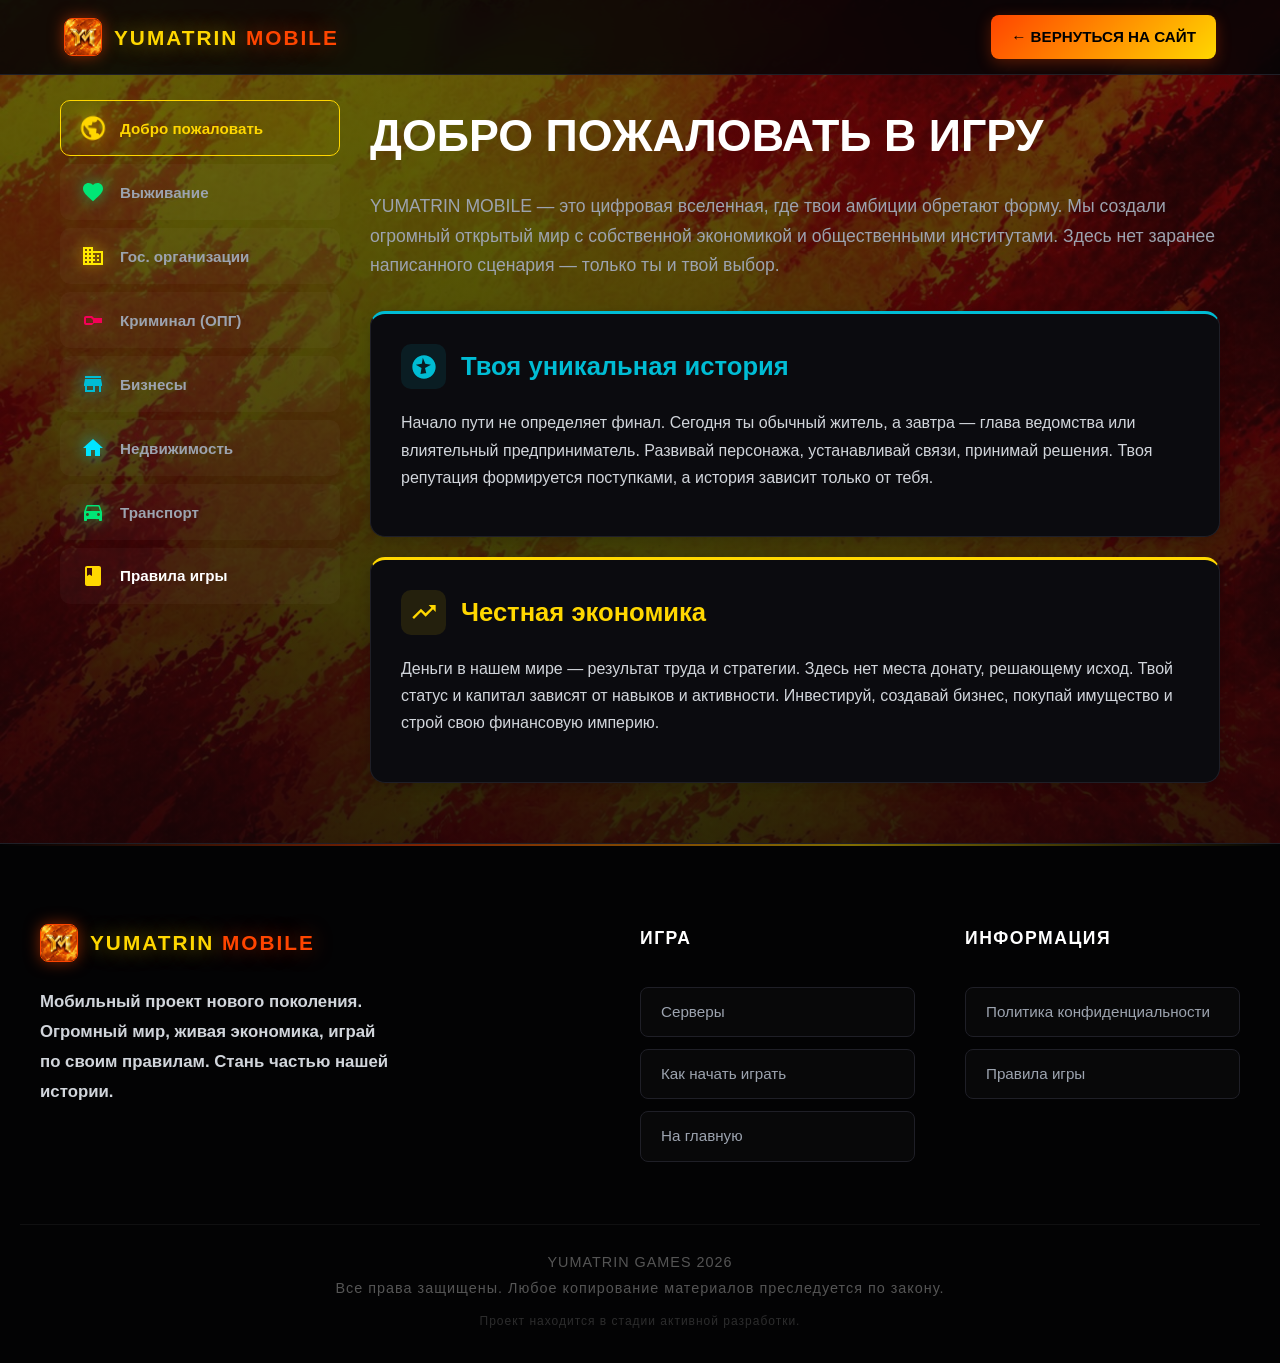
==== commit c506a978: "Add files via upload" ====
--- a/about.html
+++ b/about.html
@@ -6,10 +6,7 @@
     <title>Мир YUMATRIN MOBILE</title>
     <link rel="stylesheet" href="style.css">
 </head>
-<body style="padding-top: 80px;">
-<div id="effects-container"></div>
-
-<header>
+<body style="padding-top: 80px;"><div id="effects-container"></div><header>
     <div class="header-left">
         <div class="logo-container">
             <img src="IMAGE/logo.jpg" alt="YM">
@@ -22,363 +19,228 @@
 <div class="world-page" style="position: relative; display: block; opacity: 1; padding-top: 20px;">
     <div class="world-container">
 
-        <!-- БОКОВОЕ МЕНЮ (ВКЛАДКИ) -->
-        <div class="world-sidebar">
-            <button class="world-tab active" data-color="main" onclick="openWorldTab('tab-main', this)">
-                <svg class="tab-icon" viewBox="0 0 24 24"><path d="M12 2C6.48 2 2 6.48 2 12s4.48 10 10 10 10-4.48 10-10S17.52 2 12 2zm-1 17.93c-3.95-.49-7-3.85-7-7.93 0-.62.08-1.21.21-1.79L9 15v1c0 1.1.9 2 2 2v1.93zm6.9-2.54c-.26-.81-1-1.39-1.9-1.39h-1v-3c0-.55-.45-1-1-1H8v-2h2c.55 0 1-.45 1-1V7h2c1.1 0 2-.9 2-2v-.41c2.93 1.19 5 4.06 5 7.41 0 2.08-.8 3.97-2.1 5.39z"/></svg>
-                Добро пожаловать
-            </button>
-            <button class="world-tab" data-color="survival" onclick="openWorldTab('tab-survival', this)">
-                <svg class="tab-icon" viewBox="0 0 24 24"><path d="M12 21.35l-1.45-1.32C5.4 15.36 2 12.28 2 8.5 2 5.42 4.42 3 7.5 3c1.74 0 3.41.81 4.5 2.09C13.09 3.81 14.76 3 16.5 3 19.58 3 22 5.42 22 8.5c0 3.78-3.4 6.86-8.55 11.54L12 21.35z"/></svg>
-                Выживание
-            </button>
-            <button class="world-tab" data-color="gov" onclick="openWorldTab('tab-gov', this)">
-                <svg class="tab-icon" viewBox="0 0 24 24"><path d="M12 7V3H2v18h20V7H12zM6 19H4v-2h2v2zm0-4H4v-2h2v2zm0-4H4V9h2v2zm0-4H4V5h2v2zm4 12H8v-2h2v2zm0-4H8v-2h2v2zm0-4H8V9h2v2zm0-4H8V5h2v2zm10 12h-8v-2h2v-2h-2v-2h2v-2h-2V9h8v10zm-2-8h-2v2h2v-2zm0 4h-2v2h2v-2z"/></svg>
-                Гос. организации
-            </button>
-            <button class="world-tab" data-color="crime" onclick="openWorldTab('tab-crime', this)">
-                <svg class="tab-icon" viewBox="0 0 24 24"><path d="M21 10h-8l-2-2H5c-1.1 0-2 .9-2 2v5c0 1.1.9 2 2 2h6l2-2h8v-5zm-11 5H5v-5h5l2 2v3z"/></svg>
-                Криминал (ОПГ)
-            </button>
-            <button class="world-tab" data-color="biz" onclick="openWorldTab('tab-biz', this)">
-                <svg class="tab-icon" viewBox="0 0 24 24"><path d="M20 4H4v2h16V4zm1 10v-2l-1-5H4l-1 5v2h1v6h10v-6h4v6h2v-6h1zm-9 4H6v-4h6v4z"/></svg>
-                Бизнесы
-            </button>
-            <button class="world-tab" data-color="estate" onclick="openWorldTab('tab-estate', this)">
-                <svg class="tab-icon" viewBox="0 0 24 24"><path d="M10 20v-6h4v6h5v-8h3L12 3 2 12h3v8z"/></svg>
-                Недвижимость
-            </button>
-            <button class="world-tab" data-color="transport" onclick="openWorldTab('tab-transport', this)">
-                <svg class="tab-icon" viewBox="0 0 24 24"><path d="M18.92 6.01C18.72 5.42 18.16 5 17.5 5h-11c-.66 0-1.21.42-1.42 1.01L3 12v8c0 .55.45 1 1 1h1c.55 0 1-.45 1-1v-1h12v1c0 .55.45 1 1 1h1c.55 0 1-.45 1-1v-8l-2.08-5.99zM6.5 16c-.83 0-1.5-.67-1.5-1.5S5.67 13 6.5 13s1.5.67 1.5 1.5S7.33 16 6.5 16zm11 0c-.83 0-1.5-.67-1.5-1.5s.67-1.5 1.5-1.5 1.5.67 1.5 1.5-.67 1.5-1.5 1.5zM5 11l1.5-4.5h11L19 11H5z"/></svg>
-                Транспорт
-            </button>
-            <button class="world-tab" data-color="rules" onclick="openWorldTab('tab-rules', this)">
-                <svg class="tab-icon" viewBox="0 0 24 24"><path d="M18 2H6c-1.1 0-2 .9-2 2v16c0 1.1.9 2 2 2h12c1.1 0 2-.9 2-2V4c0-1.1-.9-2-2-2zM6 4h5v8l-2.5-1.5L6 12V4z"/></svg>
-                Правила
-            </button>
-        </div>
-
-        <!-- КОНТЕНТ ВКЛАДОК -->
-        <div class="world-content-area">
-            
-            <!-- Вкладка: Добро пожаловать -->
-            <div class="world-content active" id="tab-main">
-                <h1 class="world-title neon-text-yellow">Добро пожаловать в игру</h1>
-                <p class="world-text"><span class="c-gold">YUMATRIN MOBILE</span> — это цифровая вселенная, где твои амбиции обретают форму. Мы создали огромный открытый мир с собственной экономикой и общественными институтами. Здесь нет заранее написанного сценария — только ты и твой выбор.</p>
-                <div class="world-info-card card-biz hover-glow scroll-reveal" style="margin-bottom: 20px;">
-                    <div class="card-header"><div class="card-icon floating-icon"><svg viewBox="0 0 24 24"><path d="M12 2C6.48 2 2 6.48 2 12s4.48 10 10 10 10-4.48 10-10S17.52 2 12 2zm2.12 15.12L9 18l.88-5.12L5 10l5.12-.88L11 4l2.12 5.12L18 10l-5.12 2.88L14.12 18z"/></svg></div><h3>Твоя уникальная история</h3></div>
-                    <p>Начало пути не определяет финал. Сегодня ты обычный житель, а завтра — глава ведомства или влиятельный предприниматель. Развивай персонажа, устанавливай связи, принимай решения. Твоя репутация формируется поступками, а история зависит только от тебя.</p>
-                </div>
+    <div class="world-sidebar">
+        <button class="world-tab active" data-color="main" onclick="openWorldTab('tab-main', this)">
+            <svg class="tab-icon" viewBox="0 0 24 24"><path d="M12 2C6.48 2 2 6.48 2 12s4.48 10 10 10 10-4.48 10-10S17.52 2 12 2zm-1 17.93c-3.95-.49-7-3.85-7-7.93 0-.62.08-1.21.21-1.79L9 15v1c0 1.1.9 2 2 2v1.93zm6.9-2.54c-.26-.81-1-1.39-1.9-1.39h-1v-3c0-.55-.45-1-1-1H8v-2h2c.55 0 1-.45 1-1V7h2c1.1 0 2-.9 2-2v-.41c2.93 1.19 5 4.06 5 7.41 0 2.08-.8 3.97-2.1 5.39z"/></svg>
+            Добро пожаловать
+        </button>
+        <button class="world-tab" data-color="survival" onclick="openWorldTab('tab-survival', this)">
+            <svg class="tab-icon" viewBox="0 0 24 24"><path d="M12 21.35l-1.45-1.32C5.4 15.36 2 12.28 2 8.5 2 5.42 4.42 3 7.5 3c1.74 0 3.41.81 4.5 2.09C13.09 3.81 14.76 3 16.5 3 19.58 3 22 5.42 22 8.5c0 3.78-3.4 6.86-8.55 11.54L12 21.35z"/></svg>
+            Выживание
+        </button>
+        <button class="world-tab" data-color="gov" onclick="openWorldTab('tab-gov', this)">
+            <svg class="tab-icon" viewBox="0 0 24 24"><path d="M12 7V3H2v18h20V7H12zM6 19H4v-2h2v2zm0-4H4v-2h2v2zm0-4H4V9h2v2zm0-4H4V5h2v2zm4 12H8v-2h2v2zm0-4H8v-2h2v2zm0-4H8V9h2v2zm0-4H8V5h2v2zm10 12h-8v-2h2v-2h-2v-2h2v-2h-2V9h8v10zm-2-8h-2v2h2v-2zm0 4h-2v2h2v-2z"/></svg>
+            Гос. организации
+        </button>
+        <button class="world-tab" data-color="crime" onclick="openWorldTab('tab-crime', this)">
+            <svg class="tab-icon" viewBox="0 0 24 24"><path d="M21 10h-8l-2-2H5c-1.1 0-2 .9-2 2v5c0 1.1.9 2 2 2h6l2-2h8v-5zm-11 5H5v-5h5l2 2v3z"/></svg>
+            Криминал (ОПГ)
+        </button>
+        <button class="world-tab" data-color="biz" onclick="openWorldTab('tab-biz', this)">
+            <svg class="tab-icon" viewBox="0 0 24 24"><path d="M20 4H4v2h16V4zm1 10v-2l-1-5H4l-1 5v2h1v6h10v-6h4v6h2v-6h1zm-9 4H6v-4h6v4z"/></svg>
+            Бизнесы
+        </button>
+        <button class="world-tab" data-color="estate" onclick="openWorldTab('tab-estate', this)">
+            <svg class="tab-icon" viewBox="0 0 24 24"><path d="M10 20v-6h4v6h5v-8h3L12 3 2 12h3v8z"/></svg>
+            Недвижимость
+        </button>
+        <button class="world-tab" data-color="transport" onclick="openWorldTab('tab-transport', this)">
+            <svg class="tab-icon" viewBox="0 0 24 24"><path d="M18.92 6.01C18.72 5.42 18.16 5 17.5 5h-11c-.66 0-1.21.42-1.42 1.01L3 12v8c0 .55.45 1 1 1h1c.55 0 1-.45 1-1v-1h12v1c0 .55.45 1 1 1h1c.55 0 1-.45 1-1v-8l-2.08-5.99zM6.5 16c-.83 0-1.5-.67-1.5-1.5S5.67 13 6.5 13s1.5.67 1.5 1.5S7.33 16 6.5 16zm11 0c-.83 0-1.5-.67-1.5-1.5s.67-1.5 1.5-1.5 1.5.67 1.5 1.5-.67 1.5-1.5 1.5zM5 11l1.5-4.5h11L19 11H5z"/></svg>
+            Транспорт
+        </button>
+        <!-- НОВАЯ ВКЛАДКА ПРАВИЛА -->
+        <a href="rules.html" class="world-tab" data-color="rules" style="text-decoration: none; color: inherit; display: flex; align-items: center; gap: 15px;">
+            <svg class="tab-icon" viewBox="0 0 24 24" style="fill: #ffd700;"><path d="M18 2H6c-1.1 0-2 .9-2 2v16c0 1.1.9 2 2 2h12c1.1 0 2-.9 2-2V4c0-1.1-.9-2-2-2zM6 4h5v8l-2.5-1.5L6 12V4z"/></svg>
+            Правила игры
+        </a>
+    </div>
+
+    <div class="world-content-area">
+        <!-- ... (Контент вкладок оставляем как был, он не меняется) ... -->
+        <div class="world-content active" id="tab-main">
+            <h1 class="world-title neon-text-yellow">Добро пожаловать в игру</h1>
+            <p class="world-text"><span class="c-gold">YUMATRIN MOBILE</span> — это цифровая вселенная, где твои амбиции обретают форму. Мы создали огромный открытый мир с собственной экономикой и общественными институтами. Здесь нет заранее написанного сценария — только ты и твой выбор.</p>
+            <div class="world-info-card card-biz hover-glow scroll-reveal" style="margin-bottom: 20px;">
+                <div class="card-header"><div class="card-icon floating-icon"><svg viewBox="0 0 24 24"><path d="M12 2C6.48 2 2 6.48 2 12s4.48 10 10 10 10-4.48 10-10S17.52 2 12 2zm2.12 15.12L9 18l.88-5.12L5 10l5.12-.88L11 4l2.12 5.12L18 10l-5.12 2.88L14.12 18z"/></svg></div><h3>Твоя уникальная история</h3></div>
+                <p>Начало пути не определяет финал. Сегодня ты обычный житель, а завтра — глава ведомства или влиятельный предприниматель. Развивай персонажа, устанавливай связи, принимай решения. Твоя репутация формируется поступками, а история зависит только от тебя.</p>
+            </div>
+            <div class="world-info-card card-gov hover-glow scroll-reveal">
+                <div class="card-header"><div class="card-icon floating-icon" style="animation-delay: 0.5s;"><svg viewBox="0 0 24 24"><path d="M16 6l2.29 2.29-4.88 4.88-4-4L2 16.59 3.41 18l6-6 4 4 6.3-6.29L22 12V6z"/></svg></div><h3>Честная экономика</h3></div>
+                <p>Деньги в нашем мире — результат труда и стратегии. Здесь <span class="c-gold">нет места донату, решающему исход</span>. Твой статус и капитал зависят от навыков и активности. Инвестируй, создавай бизнес, покупай имущество и строй свою финансовую империю.</p>
+            </div>
+        </div>
+
+        <div class="world-content" id="tab-survival">
+            <h1 class="world-title neon-text-green">Система выживания</h1>
+            <p class="world-text">Даже в виртуальном мире не получится бежать вечно. Наша система заставляет следить за физическим состоянием персонажа. У каждого игрока есть <span class="c-survival">4 жизненно важных показателя</span>.</p>
+            <div class="world-card-grid">
+                <div class="world-info-card card-survival hover-glow scroll-reveal">
+                    <div class="card-header"><div class="card-icon floating-icon"><svg viewBox="0 0 24 24"><path d="M11 9H9V2H7v7H5V2H3v7c0 2.12 1.66 3.84 3.75 3.97V22h2.5v-9.03C11.34 12.84 13 11.12 13 9V2h-2v7zm5-3v8h2.5v8H21V2c-2.76 0-5 2.24-5 4z"/></svg></div><h3>Голод и Жажда</h3></div>
+                    <p>У каждого игрока есть шкала сытости и водного баланса. Если вы давно не ели и не пили, ваши показатели начинают падать. Чтобы восстановить силы, посещайте кафе, рестораны или покупайте еду в магазинах. Свежая еда дает не только сытость, но и полезные усиления.</p>
+                    <div class="stat-box">
+                        <div class="stat-item">⚡ +5% к выносливости <span>(Кофе)</span></div>
+                        <div class="stat-item">🏃 +2% к скорости бега <span>(Энергетик)</span></div>
+                        <div class="stat-item">🎯 +2% к меткости <span>(Горячий обед)</span></div>
+                    </div>
+                </div>
+                <div class="world-info-card card-survival hover-glow scroll-reveal">
+                    <div class="card-header"><div class="card-icon floating-icon" style="animation-delay: 0.3s;"><svg viewBox="0 0 24 24"><path d="M12 2C6.48 2 2 6.48 2 12s4.48 10 10 10 10-4.48 10-10S17.52 2 12 2zm1 15h-2v-2h2v2zm0-4h-2V7h2v6z"/></svg></div><h3>Штрафы при истощении</h3></div>
+                    <p>Если шкала Голода или Жажды падает до нуля, вы начинаете получать урон. <span class="c-survival">Каждые 20 секунд</span> у вас отнимается <span class="c-survival">-1 HP</span>, пока вы не утолите голод.</p>
+                    <p><strong>Внимание:</strong> Броня не спасет от истощения. Даже суперпрочный бронежилет (100 брони) не защитит вас от смерти, когда здоровье (HP) упадет до 0. Следите за собой!</p>
+                </div>
+                <div class="world-info-card card-survival hover-glow scroll-reveal">
+                    <div class="card-header"><div class="card-icon floating-icon" style="animation-delay: 0.6s;"><svg viewBox="0 0 24 24"><path d="M12 1L3 5v6c0 5.55 3.84 10.74 9 12 5.16-1.26 9-6.45 9-12V5l-9-4z"/></svg></div><h3>Здоровье и Броня</h3></div>
+                    <p>Максимальный запас здоровья — <span class="c-survival">100 HP</span>. Максимальный запас брони — <span class="c-survival">100 единиц</span>.</p>
+                    <p>Броня впитывает урон от пуль и ножей. Где её достать?</p>
+                    <ul>
+                        <li>Выдается сотрудникам <b>силовых госструктур</b>.</li>
+                        <li>Доступна в арсеналах <b>криминальных организаций</b>.</li>
+                        <li>Продается в специализированных <b>бизнесах</b>.</li>
+                        <li>Выпадает с <b>глобальных ивентов</b>.</li>
+                    </ul>
+                </div>
+            </div>
+        </div>
+
+        <div class="world-content" id="tab-gov">
+            <h1 class="world-title neon-text-yellow">Государственные организации</h1>
+            <p class="world-text">Строгая иерархия, дисциплина и защита интересов города. Здесь ты сможешь построить карьеру от рядового сотрудника до главы ведомства.</p>
+            <div class="world-card-grid">
                 <div class="world-info-card card-gov hover-glow scroll-reveal">
-                    <div class="card-header"><div class="card-icon floating-icon" style="animation-delay: 0.5s;"><svg viewBox="0 0 24 24"><path d="M16 6l2.29 2.29-4.88 4.88-4-4L2 16.59 3.41 18l6-6 4 4 6.3-6.29L22 12V6z"/></svg></div><h3>Честная экономика</h3></div>
-                    <p>Деньги в нашем мире — результат труда и стратегии. Здесь <span class="c-gold">нет места донату, решающему исход</span>. Твой статус и капитал зависят от навыков и активности. Инвестируй, создавай бизнес, покупай имущество и строй свою финансовую империю.</p>
-                </div>
-            </div>
-
-            <!-- Вкладка: Выживание -->
-            <div class="world-content" id="tab-survival">
-                <h1 class="world-title neon-text-green">Система выживания</h1>
-                <p class="world-text">Даже в виртуальном мире не получится бежать вечно. Наша система заставляет следить за физическим состоянием персонажа. У каждого игрока есть <span class="c-survival">4 жизненно важных показателя</span>.</p>
-                <div class="world-card-grid">
-                    <div class="world-info-card card-survival hover-glow scroll-reveal">
-                        <div class="card-header"><div class="card-icon floating-icon"><svg viewBox="0 0 24 24"><path d="M11 9H9V2H7v7H5V2H3v7c0 2.12 1.66 3.84 3.75 3.97V22h2.5v-9.03C11.34 12.84 13 11.12 13 9V2h-2v7zm5-3v8h2.5v8H21V2c-2.76 0-5 2.24-5 4z"/></svg></div><h3>Голод и Жажда</h3></div>
-                        <p>У каждого игрока есть шкала сытости и водного баланса. Если вы давно не ели и не пили, ваши показатели начинают падать. Чтобы восстановить силы, посещайте кафе, рестораны или покупайте еду в магазинах. Свежая еда дает не только сытость, но и полезные усиления.</p>
-                        <div class="stat-box">
-                            <div class="stat-item">⚡ +5% к выносливости <span>(Кофе)</span></div>
-                            <div class="stat-item">🏃 +2% к скорости бега <span>(Энергетик)</span></div>
-                            <div class="stat-item">🎯 +2% к меткости <span>(Горячий обед)</span></div>
-                        </div>
-                    </div>
-                    <div class="world-info-card card-survival hover-glow scroll-reveal">
-                        <div class="card-header"><div class="card-icon floating-icon" style="animation-delay: 0.3s;"><svg viewBox="0 0 24 24"><path d="M12 2C6.48 2 2 6.48 2 12s4.48 10 10 10 10-4.48 10-10S17.52 2 12 2zm1 15h-2v-2h2v2zm0-4h-2V7h2v6z"/></svg></div><h3>Штрафы при истощении</h3></div>
-                        <p>Если шкала Голода или Жажды падает до нуля, вы начинаете получать урон. <span class="c-survival">Каждые 20 секунд</span> у вас отнимается <span class="c-survival">-1 HP</span>, пока вы не утолите голод.</p>
-                        <p><strong>Внимание:</strong> Броня не спасет от истощения. Даже суперпрочный бронежилет (100 брони) не защитит вас от смерти, когда здоровье (HP) упадет до 0. Следите за собой!</p>
-                    </div>
-                    <div class="world-info-card card-survival hover-glow scroll-reveal">
-                        <div class="card-header"><div class="card-icon floating-icon" style="animation-delay: 0.6s;"><svg viewBox="0 0 24 24"><path d="M12 1L3 5v6c0 5.55 3.84 10.74 9 12 5.16-1.26 9-6.45 9-12V5l-9-4z"/></svg></div><h3>Здоровье и Броня</h3></div>
-                        <p>Максимальный запас здоровья — <span class="c-survival">100 HP</span>. Максимальный запас брони — <span class="c-survival">100 единиц</span>.</p>
-                        <p>Броня впитывает урон от пуль и ножей. Где её достать?</p>
-                        <ul>
-                            <li>Выдается сотрудникам <b>силовых госструктур</b>.</li>
-                            <li>Доступна в арсеналах <b>криминальных организаций</b>.</li>
-                            <li>Продается в специализированных <b>бизнесах</b>.</li>
-                            <li>Выпадает с <b>глобальных ивентов</b>.</li>
-                        </ul>
-                    </div>
-                </div>
-            </div>
-
-            <!-- Вкладка: Гос. организации -->
-            <div class="world-content" id="tab-gov">
-                <h1 class="world-title neon-text-yellow">Государственные организации</h1>
-                <p class="world-text">Строгая иерархия, дисциплина и защита интересов города. Здесь ты сможешь построить карьеру от рядового сотрудника до главы ведомства.</p>
-                <div class="world-card-grid">
-                    <div class="world-info-card card-gov hover-glow scroll-reveal">
-                        <div class="card-header"><div class="card-icon floating-icon"><svg viewBox="0 0 24 24"><path d="M12 7V3H2v18h20V7H12zM6 19H4v-2h2v2zm0-4H4v-2h2v2zm0-4H4V9h2v2zm0-4H4V5h2v2zm4 12H8v-2h2v2zm0-4H8v-2h2v2zm0-4H8V9h2v2zm0-4H8V5h2v2zm10 12h-8v-2h2v-2h-2v-2h2v-2h-2V9h8v10zm-2-8h-2v2h2v-2zm0 4h-2v2h2v-2z"/></svg></div><h3>Правительство</h3></div>
-                        <p>Высший орган управления городом, определяющий вектор развития государства. Издает законы, распределяет бюджет, контролирует работу ведомств. Здесь вершат правосудие <span class="c-gov">судьи, адвокаты и мэры</span>.</p>
-                        <span class="principles">Принципы: законность, ответственность, дисциплина.</span>
-                    </div>
-                    <div class="world-info-card card-fsb hover-glow scroll-reveal">
-                        <div class="card-header"><div class="card-icon floating-icon" style="animation-delay: 0.2s;"><svg viewBox="0 0 24 24"><path d="M12 1L3 5v6c0 5.55 3.84 10.74 9 12 5.16-1.26 9-6.45 9-12V5l-9-4z"/></svg></div><h3>ФСБ (Федеральная служба безопасности)</h3></div>
-                        <p>Элитное силовое ведомство, стоящее на страже государственной безопасности. Борьба с особо опасными преступниками, коррупцией и шпионажем. Проводят спецоперации и закрытые проверки.</p>
-                        <p>Служба требует аналитического склада ума и выдержки. Пройти <span class="c-fsb">строгий отбор</span> могут только лучшие из лучших.</p>
-                        <span class="principles">Принципы: безопасность, конфиденциальность, профессионализм.</span>
-                    </div>
-                    <div class="world-info-card card-mvd hover-glow scroll-reveal">
-                        <div class="card-header"><div class="card-icon floating-icon" style="animation-delay: 0.4s;"><svg viewBox="0 0 24 24"><path d="M12 17.27L18.18 21l-1.64-7.03L22 9.24l-7.19-.61L12 2 9.19 8.63 2 9.24l5.46 4.73L5.82 21z"/></svg></div><h3>МВД (Министерство внутренних дел)</h3></div>
-                        <p>Основная правоохранительная структура, обеспечивающая порядок на улицах. Патрулирование, погони, задержания нарушителей. Включает в себя ППС и ДПС.</p>
-                        <p>Сотрудники обязаны знать законы и уметь действовать в стрессовых ситуациях. МВД тесно взаимодействует с ФСБ и МЗ.</p>
-                        <span class="principles">Принципы: безопасность граждан, защита порядка.</span>
-                    </div>
-                    <div class="world-info-card card-vch hover-glow scroll-reveal">
-                        <div class="card-header"><div class="card-icon floating-icon" style="animation-delay: 0.6s;"><svg viewBox="0 0 24 24"><path d="M11.99 2C6.47 2 2 6.48 2 12s4.47 10 9.99 10C17.52 22 22 17.52 22 12S17.52 2 11.99 2zm4.24 16L12 15.45 7.77 18l1.12-4.81-3.73-3.23 4.92-.42L12 5l1.92 4.53 4.92.42-3.73 3.23L16.23 18z"/></svg></div><h3>ВЧ (Воинская часть)</h3></div>
-                        <p>Структурное подразделение, обеспечивающее военную безопасность. Охрана стратегических объектов и содействие правоохранительным органам в экстренных ситуациях.</p>
-                        <p>Военнослужащие участвуют в учениях и спецоперациях. В их обязанности входит строгое соблюдение устава.</p>
-                        <span class="principles">Принципы: воинский долг, честь, защита государства.</span>
-                    </div>
-                    <div class="world-info-card card-mz hover-glow scroll-reveal">
-                        <div class="card-header"><div class="card-icon floating-icon" style="animation-delay: 0.8s;"><svg viewBox="0 0 24 24"><path d="M19 3H5c-1.1 0-1.99.9-1.99 2L3 19c0 1.1.9 2 2 2h14c1.1 0 2-.9 2-2V5c0-1.1-.9-2-2-2zm-1 11h-4v4h-4v-4H6v-4h4V6h4v4h4v4z"/></svg></div><h3>МЗ (Министерство здравоохранения)</h3></div>
-                        <p>Ключевая гражданская служба, спасающая жизни. Сотрудники работают в скорой помощи и больницах, реагируя на ДТП и конфликты. Выдают медсправки.</p>
-                        <p>В задачи медиков входит оказание первой помощи и хирургия. Работа требует высокой стрессоустойчивости.</p>
-                        <span class="principles">Принципы: спасение жизней, оперативность.</span>
-                    </div>
-                    <div class="world-info-card card-smi hover-glow scroll-reveal">
-                        <div class="card-header"><div class="card-icon floating-icon" style="animation-delay: 1s;"><svg viewBox="0 0 24 24"><path d="M20 2H4c-1.1 0-1.99.9-1.99 2L2 22l4-4h14c1.1 0 2-.9 2-2V4c0-1.1-.9-2-2-2zm-7 12h-2v-2h2v2zm0-4h-2V6h2v4z"/></svg></div><h3>СМИ (Средства массовой информации)</h3></div>
-                        <p>Информационная организация, освещающая жизнь города. СМИ связывает государство и население. Журналисты берут интервью и делают репортажи.</p>
-                        <p>Сотрудники создают ролевые сюжеты. Работа требует креативности и грамотности.</p>
-                        <span class="principles">Принципы: достоверность, объективность.</span>
-                    </div>
-                </div>
-            </div>
-
-            <!-- Вкладка: Криминал -->
-            <div class="world-content" id="tab-crime">
-                <h1 class="world-title neon-text-red">Криминальные организации</h1>
-                <p class="world-text">Теневая сторона города. Здесь правят деньги, сила и хитрость. Выбирай свою семью и защищай её интересы любой ценой.</p>
-                <div class="world-card-grid">
-                    <div class="world-info-card card-malina hover-glow scroll-reveal">
-                        <div class="card-header"><div class="card-icon floating-icon"><svg viewBox="0 0 24 24"><path d="M12 2C8.13 2 5 5.13 5 9c0 2.38 1.19 4.47 3 5.74V17c0 .55.45 1 1 1h6c.55 0 1-.45 1-1v-2.26c1.81-1.27 3-3.36 3-5.74 0-3.87-3.13-7-7-7zm-2 12v-2h4v2h-4z"/></svg></div><h3>Малиновское ОПГ</h3></div>
-                        <p>Одна из старейших и уважаемых группировок. Славится традициями и жесткой дисциплиной. Участники чтят субординацию и верность коллективу.</p>
-                        <p>Каждый должен понимать своё место и осознавать ответственность за действия. Предпочитают решать вопросы <span class="c-crime">"по-своему"</span>.</p>
-                    </div>
-                    <div class="world-info-card card-kurgan hover-glow scroll-reveal">
-                        <div class="card-header"><div class="card-icon floating-icon" style="animation-delay: 0.3s;"><svg viewBox="0 0 24 24"><path d="M21 10h-8l-2-2H5c-1.1 0-2 .9-2 2v5c0 1.1.9 2 2 2h6l2-2h8v-5zm-11 5H5v-5h5l2 2v3z"/></svg></div><h3>Курганское ОПГ</h3></div>
-                        <p>Дерзкая банда, готовая принимать вызовы. Стремятся расширять влияние и демонстрировать силу. Ставка на решительность и быструю реакцию.</p>
-                        <p>Успех зависит не только от силы, но и от организованности. В их рядах <span style="color: var(--c-kurgan); font-weight:bold;">много отчаянных</span>.</p>
-                    </div>
-                    <div class="world-info-card card-talnov hover-glow scroll-reveal">
-                        <div class="card-header"><div class="card-icon floating-icon" style="animation-delay: 0.6s;"><svg viewBox="0 0 24 24"><path d="M14.5 2.5L19 7l-2.1 2.1-4.5-4.5L14.5 2.5zM2 22l7-7-2.1-2.1-7 7L2 22zM8 14l2 2 6-6-2-2-6 6z"/></svg></div><h3>Тальновское ОПГ</h3></div>
-                        <p>Прагматичный подход к деятельности. Решают вопросы без лишнего внимания. Тщательно оценивают обстановку и анализируют конкурентов.</p>
-                        <p>Уделяют внимание подготовке кадров и конфиденциальности. Действуют скрытно, <span style="color: var(--c-talnov); font-weight:bold;">чужими руками</span>.</p>
-                    </div>
-                    <div class="world-info-card card-sormovo hover-glow scroll-reveal">
-                        <div class="card-header"><div class="card-icon floating-icon" style="animation-delay: 0.9s;"><svg viewBox="0 0 24 24"><path d="M11.8 10.9c-2.27-.59-3-1.2-3-2.15 0-1.09 1.01-1.85 2.7-1.85 1.78 0 2.44.85 2.5 2.1h2.21c-.07-1.72-1.12-3.3-3.21-3.81V3h-3v2.16c-1.94.42-3.5 1.68-3.5 3.61 0 2.31 1.91 3.46 4.7 4.13 2.5.6 3 1.48 3 2.41 0 .69-.49 1.79-2.7 1.79-2.06 0-2.87-.92-2.98-2.1h-2.2c.12 2.19 1.76 3.42 3.68 3.83V21h3v-2.15c1.95-.37 3.5-1.5 3.5-3.55 0-2.84-2.43-3.81-4.7-4.4z"/></svg></div><h3>Сормовское ОПГ</h3></div>
-                        <p>Организованная группировка, контролирующая портовую зону. Развивают деловые связи и проводят масштабные мероприятия. Умеют <span style="color: var(--c-sormovo); font-weight:bold;">договариваться</span>.</p>
-                        <p>Участвуют в сюжетах о контрабанде и развивают внутреннюю экономику.</p>
-                    </div>
-                </div>
-            </div>
-
-            <!-- Вкладка: Бизнесы -->
-            <div class="world-content" id="tab-biz">
-                <h1 class="world-title neon-text-blue">Бизнесы</h1>
-                <p class="world-text">Открой собственное дело и зарабатывай. Ты можешь стать владельцем элитного ресторана или сети магазинов, которая будет кормить уставших полицейских.</p>
-                <div class="world-card-grid">
-                    <div class="world-info-card card-biz hover-glow scroll-reveal">
-                        <div class="card-header"><div class="card-icon floating-icon"><svg viewBox="0 0 24 24"><path d="M20 4H4v2h16V4zm1 10v-2l-1-5H4l-1 5v2h1v6h10v-6h4v6h2v-6h1zm-9 4H6v-4h6v4z"/></svg></div><h3>Магазины и кафе</h3></div>
-                        <p>Открой магазин продуктов, уютное кафе или престижный ресторан. Нанимай сотрудников и развивай бизнес. Получай прибыль, расширяй ассортимент и создавай сеть.</p>
-                        <span class="biz-subtitle" style="color: var(--c-biz); font-weight:bold; margin-bottom:10px; display:block;">Доступные направления:</span>
-                        <ul>
-                            <li><span class="c-biz">Продуктовые магазины</span> — продажа товаров повседневного спроса. Утоляет голод.</li>
-                            <li><span class="c-biz">Кофейни</span> — уютное место. Кофе дает бафф <b>+5% к выносливости</b>.</li>
-                            <li><span class="c-biz">Кафе быстрого питания</span> — быстрый перекус и бафф <b>+2% к скорости</b>.</li>
-                            <li><span class="c-biz">Рестораны</span> — расширенное меню. Обед дает бафф <b>+2% к меткости</b>.</li>
-                        </ul>
-                    </div>
-                </div>
-            </div>
-
-            <!-- Вкладка: Недвижимость -->
-            <div class="world-content" id="tab-estate">
-                <h1 class="world-title neon-text-blue">Недвижимость</h1>
-                <p class="world-text">Инвестируй деньги в квадратные метры. Цены зависят от экономики сервера. Выбирай жилье под свой статус.</p>
-                <div class="world-card-grid">
-                    <div class="world-info-card card-estate-apt hover-glow scroll-reveal">
-                        <div class="card-header"><div class="card-icon floating-icon"><svg viewBox="0 0 24 24"><path d="M17 11V3H7v4H3v14h8v-4h2v4h8V11h-4zM7 19H5v-2h2v2zm0-4H5v-2h2v2zm0-4H5V9h2v2zm4 4H9v-2h2v2zm0-4H9V9h2v2zm0-4H9V5h2v2zm4 8h-2v-2h2v2zm0-4h-2V9h2v2zm0-4h-2V5h2v2zm4 12h-2v-2h2v2zm0-4h-2v-2h2v2z"/></svg></div><h3>Квартиры</h3></div>
-                        <div class="price-tag">От 100 000 до 5 000 000</div>
-                        <p>Идеальный старт для каждого. Снимите уютную студию или купите просторную квартиру в центре города с видом на небоскребы. Обставляйте её мебелью по своему вкусу.</p>
-                    </div>
-                    <div class="world-info-card card-estate-eco hover-glow scroll-reveal">
-                        <div class="card-header"><div class="card-icon floating-icon" style="animation-delay: 0.3s;"><svg viewBox="0 0 24 24"><path d="M10 20v-6h4v6h5v-8h3L12 3 2 12h3v8z"/></svg></div><h3>Дома (Эконом-класс)</h3></div>
-                        <div class="price-tag">От 3 000 000 до 15 000 000</div>
-                        <p>Небольшой, но уютный домик за городом. Идеальный вариант для тех, кто устал от городской суеты. Имеется небольшой двор и гараж для вашего первого авто.</p>
-                    </div>
-                    <div class="world-info-card card-estate-mid hover-glow scroll-reveal">
-                        <div class="card-header"><div class="card-icon floating-icon" style="animation-delay: 0.6s;"><svg viewBox="0 0 24 24"><path d="M19 9.3V4h-3v2.6L12 3 2 12h3v8h5v-6h4v6h5v-8h3L19 9.3zm-5-2.9h1v2.9l-1-1V6.4z"/></svg></div><h3>Дома (Средний класс)</h3></div>
-                        <div class="price-tag">От 10 000 000 до 30 000 000</div>
-                        <p>Просторные двухэтажные коттеджи в престижных районах. Огороженная территория, современный ремонт и вместительный гараж на несколько машин.</p>
-                    </div>
-                    <div class="world-info-card card-estate-elite hover-glow scroll-reveal">
-                        <div class="card-header"><div class="card-icon floating-icon" style="animation-delay: 0.9s;"><svg viewBox="0 0 24 24"><path d="M12 3L4 9v12h16V9l-8-6zm2 14h-4v-4h4v4zm4-6h-2v2h-2v-2h-4v2H8v-2H6V9.6l6-4.5 6 4.5V11z"/></svg></div><h3>Дома (Элитный класс)</h3></div>
-                        <div class="price-tag">От 45 000 000 до 150 000 000</div>
-                        <p>Роскошные особняки, венчающие элитные районы. Личный бассейн, огромный участок и панорамные окна. Владение таким домом — прямое доказательство вашего статуса.</p>
-                    </div>
-                </div>
-            </div>
-
-            <!-- Вкладка: Транспорт -->
-            <div class="world-content" id="tab-transport">
-                <h1 class="world-title neon-text-green">Транспорт и Автосалоны</h1>
-                <p class="world-text">Выбирай транспорт на любой вкус. Покупай машины в салонах, собирай собственный автопарк и выделяйся на дорогах города.</p>
-                <div class="world-card-grid">
-                    <div class="world-info-card card-trans-eco hover-glow scroll-reveal">
-                        <div class="card-header"><div class="card-icon floating-icon"><svg viewBox="0 0 24 24"><path d="M18.92 6.01C18.72 5.42 18.16 5 17.5 5h-11c-.66 0-1.21.42-1.42 1.01L3 12v8c0 .55.45 1 1 1h1c.55 0 1-.45 1-1v-1h12v1c0 .55.45 1 1 1h1c.55 0 1-.45 1-1v-8l-2.08-5.99zM6.5 16c-.83 0-1.5-.67-1.5-1.5S5.67 13 6.5 13s1.5.67 1.5 1.5S7.33 16 6.5 16zm11 0c-.83 0-1.5-.67-1.5-1.5s.67-1.5 1.5-1.5 1.5.67 1.5 1.5-.67 1.5-1.5 1.5zM5 11l1.5-4.5h11L19 11H5z"/></svg></div><h3>Эконом-класс</h3></div>
-                        <div class="price-tag">От 150 000</div>
-                        <p>Доступные автомобили (Lada, Ford) для повседневных поездок и начинающих водителей. Идеальный выбор для старта. Низкая маржа, но огромный поток клиентов.</p>
-                    </div>
-                    <div class="world-info-card card-trans-mid hover-glow scroll-reveal">
-                        <div class="card-header"><div class="card-icon floating-icon" style="animation-delay: 0.3s;"><svg viewBox="0 0 24 24"><path d="M20 8h-3V4H3c-1.1 0-2 .9-2 2v11h2c0 1.66 1.34 3 3 3s3-1.34 3-3h6c0 1.66 1.34 3 3 3s3-1.34 3-3h2v-5l-3-4zM6 18.5c-.83 0-1.5-.67-1.5-1.5s.67-1.5 1.5-1.5 1.5.67 1.5 1.5-.67 1.5-1.5 1.5zm13.5-9l1.96 2.5H17V9.5h2.5zm-1.5 9c-.83 0-1.5-.67-1.5-1.5s.67-1.5 1.5-1.5 1.5.67 1.5 1.5-.67 1.5-1.5 1.5z"/></svg></div><h3>Средний класс</h3></div>
-                        <div class="price-tag">От 1 500 000</div>
-                        <p>Практичные и комфортные автомобили (Toyota, Kia) для широкого круга покупателей. Отличный баланс между ценой и качеством. Стабильный спрос и хорошая прибыль.</p>
-                    </div>
-                    <div class="world-info-card card-trans-premium hover-glow scroll-reveal">
-                        <div class="card-header"><div class="card-icon floating-icon" style="animation-delay: 0.6s;"><svg viewBox="0 0 24 24"><path d="M21.82 12.56l-1.42-5.06C20.18 6.6 19.43 6 18.55 6H5.45c-.88 0-1.63.6-1.85 1.5l-1.42 5.06C2.07 13.02 2 13.48 2 13.96V19c0 .55.45 1 1 1h1v1c0 .55.45 1 1 1h1c.55 0 1-.45 1-1v-1h10v1c0 .55.45 1 1 1h1c.55 0 1-.45 1-1v-1h1c.55 0 1-.45 1-1v-5.04c0-.48-.07-.94-.18-1.4zM6.5 17c-.83 0-1.5-.67-1.5-1.5S5.67 14 6.5 14s1.5.67 1.5 1.5S7.33 17 6.5 17zm11 0c-.83 0-1.5-.67-1.5-1.5s.67-1.5 1.5-1.5 1.5.67 1.5 1.5-.67 1.5-1.5 1.5zM5 12l1.5-4.5h11L19 12H5z"/></svg></div><h3>Премиум-класс</h3></div>
-                        <div class="price-tag">От 8 000 000</div>
-                        <p>Дорогие модели (BMW, Audi, Lamborghini) для требовательных клиентов. Показывает статус владельца. Огромная маржа, но редкие продажи.</p>
-                    </div>
-                </div>
-            </div>
-
-            <!-- Вкладка: Правила -->
-            <div class="world-content" id="tab-rules">
-                <h1 class="world-title neon-text-yellow">Правила проекта</h1>
-                <p class="world-text">Нажми на любую главу, чтобы раскрыть её содержимое. Незнание правил не освобождает от ответственности.</p>
-                <div class="rules-accordion">
-                    <details class="rule-item scroll-reveal">
-                        <summary>Глава 1. Основные положения</summary>
-                        <div class="rule-content">
-                            <p><b>1.1</b> При регистрации игрового аккаунта на проекте YUMATRIN MOBILE вы обязуетесь строго соблюдать данные правила. Незнание правил не освобождает от ответственности.</p>
-                            <p><b>1.2</b> Правила обязательны для всех участников независимо от статуса и роли. Исключение — медиа-партнёры, у которых отдельный регламент.</p>
-                            <p><b>1.3</b> Правила формируются исходя из прецедентов. Администрация имеет право привлекать к ответственности.</p>
-                            <p><b>1.4</b> Правила могут обновляться в любое время.</p>
-                            <p><b>1.5</b> Запрещено проводить масштабные сторонние конкурсы без разрешения. <span class="punish">Наказание: блокировка до 7 дней.</span></p>
-                            <p><b>1.6</b> Запрещено использование читов и стороннего ПО. <span class="punish">Наказание: блокировка от 30 дней до навсегда.</span></p>
-                            <p><b>1.7</b> Запрещено создание ресурсов, направленных на оскорбление проекта. <span class="punish">Наказание: блокировка от 30 дней до навсегда + ЧСП.</span></p>
-                            <p><b>1.8</b> Запрещён деанон. <span class="punish">Наказание: блокировка навсегда + ЧСП.</span></p>
-                            <p><b>1.9</b> Приоритет правил сервера над ролевой логикой.</p>
-                            <p><b>1.10</b> Администрация может применять наказания, не указанные в регламенте, если действия вредят проекту.</p>
-                        </div>
-                    </details>
-                    <details class="rule-item scroll-reveal">
-                        <summary>Глава 2. Взаимодействие с администрацией</summary>
-                        <div class="rule-content">
-                            <p><b>2.1</b> Запрещён оффтоп в репортах. <span class="punish">Наказание: MUTE 60-90 мин.</span></p>
-                            <p><b>2.2</b> Запрещено мешать работе администраторов. <span class="punish">Наказание: MUTE 90 мин + DEMORGAN 30 мин.</span></p>
-                            <p><b>2.3</b> Уважайте решения администрации. <span class="punish">Наказание: MUTE 60-180 мин + WARN.</span></p>
-                            <p><b>2.4</b> Запрещена грубость в адрес администрации. <span class="punish">Наказание: блокировка 7-31 день.</span></p>
-                            <p><b>2.5</b> Запрещена передача конфиденциальной информации. <span class="punish">Наказание: блокировка навсегда.</span></p>
-                            <p><b>2.6</b> Администраторы реагируют на нарушения на всех ресурсах (Discord, Telegram, VK).</p>
-                            <p><b>2.7</b> Запрещены ложные репорты. <span class="punish">Наказание: блокировка 7-14 дней.</span></p>
-                            <p><b>2.8</b> Обсуждение действий администрации только через репорты.</p>
-                        </div>
-                    </details>
-                    <details class="rule-item scroll-reveal">
-                        <summary>Глава 3. Правила поведения в чатах</summary>
-                        <div class="rule-content">
-                            <p><b>3.1</b> Запрещена реклама сторонних проектов. <span class="punish">Наказание: MUTE 90 мин или бан 7-14 дней.</span></p>
-                            <p><b>3.2</b> Запрещена реклама семей и бизнеса вне СМИ. <span class="punish">Наказание: MUTE 40 мин.</span></p>
-                            <p><b>3.3</b> Запрещены расизм, экстремизм и нацизм. <span class="punish">Наказание: бан от 31 дня до навсегда.</span></p>
-                            <p><b>3.4</b> Запрещены оскорбления родственников и угрозы. <span class="punish">Наказание: MUTE 180 мин + WARN.</span></p>
-                            <p><b>3.5</b> Запрещены помехи в голосовом чате. <span class="punish">Наказание: MUTE 60 мин.</span></p>
-                        </div>
-                    </details>
-                    <details class="rule-item scroll-reveal">
-                        <summary>Глава 4. Аккаунты и персонажи</summary>
-                        <div class="rule-content">
-                            <p><b>4.1</b> Запрещена продажа/передача аккаунтов. <span class="punish">Наказание: бан навсегда + обнуление.</span></p>
-                            <p><b>4.2</b> Запрещено создание твинков для ухода от наказаний. <span class="punish">Наказание: бан всех аккаунтов.</span></p>
-                            <p><b>4.3</b> Запрещено выдавать себя за администрацию. <span class="punish">Наказание: бан 7 дней.</span></p>
-                            <p><b>4.4</b> Никнейм должен быть в формате Имя_Фамилия. <span class="punish">Наказание: смена ника или бан до 30 дней.</span></p>
-                            <p><b>4.5</b> Запрещены неадекватные имена (Agiilld_Bodwh). <span class="punish">Наказание: смена ника или бан до 60 дней.</span></p>
-                            <p><b>4.6</b> Запрещена нецензурная лексика в нике. <span class="punish">Наказание: смена ника или бан до 90 дней.</span></p>
-                            <p><b>4.7</b> Запрещено копировать ники админов и лидеров. <span class="punish">Наказание: смена ника или бан.</span></p>
-                            <p><b>4.8</b> Запрещены ники с экстремистской символикой. <span class="punish">Наказание: бан до 60 дней.</span></p>
-                            <p><b>4.9</b> Запрещены ники из одной буквы или цифр. <span class="punish">Наказание: смена ника.</span></p>
-                        </div>
-                    </details>
-                    <details class="rule-item scroll-reveal">
-                        <summary>Глава 5. Игровое имущество</summary>
-                        <div class="rule-content">
-                            <p><b>5.1</b> Ответственность за имущество несёт владелец.</p>
-                            <p><b>5.2</b> Администрация не компенсирует имущество при взломах.</p>
-                            <p><b>5.3</b> Запрещён экономический вред. <span class="punish">Наказание: обнуление персонажа.</span></p>
-                            <p><b>5.4</b> Разрешено до 3 бизнесов. <span class="punish">Наказание: изъятие лишнего.</span></p>
-                            <p><b>5.5</b> Запрещена продажа бизнеса ниже 50% стоимости. <span class="punish">Наказание: бан 14 дней.</span></p>
-                            <p><b>5.6</b> Запрещена продажа дома ниже 50% гос. цены. <span class="punish">Наказание: бан 7 дней.</span></p>
-                            <p><b>5.7</b> Запрещена продажа машины ниже 50% гос. цены. <span class="punish">Наказание: бан 7 дней.</span></p>
-                            <p><b>5.8</b> Бизнес изымается при неактивности (менее 6 часов за 7 дней).</p>
-                            <p><b>5.9</b> Администрация не возвращает имущество при скаме.</p>
-                            <p><b>5.10</b> Запрещена покупка/продажа имущества за реал. <span class="punish">Наказание: бан навсегда.</span></p>
-                            <p><b>5.11</b> Запрещён обман игроков. <span class="punish">Наказание: бан до 30 дней + обнуление.</span></p>
-                            <p><b>5.12</b> Лимит переводов — 35.000.000 в сутки. <span class="punish">Наказание: бан 3-7 дней.</span></p>
-                            <p><b>5.13</b> Запрещена передача имущества между твинками. <span class="punish">Наказание: обнуление + бан 30 дней.</span></p>
-                            <p><b>5.14</b> Запрещено завышать цены в RP-кризис. <span class="punish">Наказание: WARN + изъятие прибыли.</span></p>
-                        </div>
-                    </details>
-                    <details class="rule-item scroll-reveal">
-                        <summary>Глава 6. Правила игрового процесса</summary>
-                        <div class="rule-content">
-                            <p><b>6.1</b> Запрещено неправильное использование /do, /try. <span class="punish">Наказание: MUTE 20 мин.</span></p>
-                            <p><b>6.2</b> Запрещена отыгровка в свою пользу. <span class="punish">Наказание: DEMORGAN 60 мин.</span></p>
-                            <p><b>6.3</b> Запрещено избегать RP через выход из игры. <span class="punish">Наказание: DEMORGAN 30 мин + WARN.</span></p>
-                            <p><b>6.4</b> Запрещено аморальное поведение. <span class="punish">Наказание: MUTE 180 мин.</span></p>
-                            <p><b>6.5</b> Запрещён AFK с помехами. <span class="punish">Наказание: KICK.</span></p>
-                            <p><b>6.6</b> Запрещён слив склада семьи. <span class="punish">Наказание: бан до 14 дней.</span></p>
-                            <p><b>6.7</b> Запрещён поиск нарушений ради вреда. <span class="punish">Наказание: бан от 7 дней до навсегда.</span></p>
-                            <p><b>6.8</b> Запрещён перенос OOC конфликтов в IC. <span class="punish">Наказание: бан до 15 дней.</span></p>
-                            <p><b>6.9</b> Запрещена блокировка проходов без причины. <span class="punish">Наказание: KICK или DEMORGAN 60 мин.</span></p>
-                            <p><b>6.10</b> Запрещён спам взаимодействиями. <span class="punish">Наказание: MUTE 30 мин.</span></p>
-                            <p><b>6.11</b> Запрещено склонять к нарушениям. <span class="punish">Наказание: бан до 7 дней.</span></p>
-                            <p><b>6.12</b> Запрещено использовать баги. <span class="punish">Наказание: бан 7-30 дней.</span></p>
-                            <p><b>6.13</b> Запрещены мультиаккаунты для обхода. <span class="punish">Наказание: бан всех аккаунтов.</span></p>
-                            <p><b>6.14</b> Запрещена дискриминация. <span class="punish">Наказание: бан 14-30 дней.</span></p>
-                            <p><b>6.15</b> Запрещён спам и реклама в чате. <span class="punish">Наказание: MUTE 90 мин + WARN.</span></p>
-                            <p><b>6.16</b> NLR — забыть информацию о смерти, не возвращаться 15 мин. <span class="punish">Наказание: DEMORGAN 60 мин + WARN.</span></p>
-                            <p><b>6.17</b> Запрещён Camping. <span class="punish">Наказание: DEMORGAN 60 мин.</span></p>
-                            <p><b>6.18</b> Запрещён AFK в голосовых каналах. <span class="punish">Наказание: KICK.</span></p>
-                        </div>
-                    </details>
-                    <details class="rule-item scroll-reveal">
-                        <summary>Глава 7. Термины и определения</summary>
-                        <div class="rule-content">
-                            <p><b>RP (RolePlay)</b> — отыгровка роли.</p>
-                            <p><b>IC (In Character)</b> — информация от лица персонажа.</p>
-                            <p><b>OOC (Out Of Character)</b> — информация от лица игрока.</p>
-                            <p><b>MG (Meta Gaming)</b> — использование OOC информации в IC. <span class="punish">Наказание: MUTE 30 мин.</span></p>
-                            <p><b>NonRP</b> — действия, не соответствующие логике. <span class="punish">Наказание: DEMORGAN 30 мин + WARN.</span></p>
-                            <p><b>Drive</b> — нереалистичное вождение. <span class="punish">Наказание: DEMORGAN 60 мин.</span></p>
-                            <p><b>PG (Powergaming)</b> — преувеличение возможностей. <span class="punish">Наказание: DEMORGAN 60 мин.</span></p>
-                            <p><b>DM (DeathMatch)</b> — убийство без причины. <span class="punish">Наказание: DEMORGAN 90 мин.</span></p>
-                            <p><b>Mass DM</b> — массовые убийства. <span class="punish">Наказание: DEMORGAN 180 мин + WARN.</span></p>
-                            <p><b>DB (DriveBy)</b> — убийство за рулём. <span class="punish">Наказание: DEMORGAN 60 мин.</span></p>
-                            <p><b>SK (Spawn Kill)</b> — убийство на спавне. <span class="punish">Наказание: DEMORGAN 60 мин + WARN.</span></p>
-                            <p><b>Mass SK</b> — массовые убийства на спавне. <span class="punish">Наказание: DEMORGAN 90 мин + 2 WARN.</span></p>
-                            <p><b>RK (Revenge Kill)</b> — убийство из мести. <span class="punish">Наказание: DEMORGAN 30 мин.</span></p>
-                            <p><b>TK (Team Kill)</b> — убийство своих. <span class="punish">Наказание: DEMORGAN 60 мин + WARN.</span></p>
-                            <p><b>UB (Unrealistic Behavior)</b> — нереалистичное поведение. <span class="punish">Наказание: DEMORGAN 60 мин.</span></p>
-                            <p><b>GZ (Green Zone)</b> — безопасная зона. <span class="punish">Наказание: DEMORGAN 120 мин + WARN.</span></p>
-                            <p><b>TH (TriggerHappy)</b> — агрессивное поведение без причины. <span class="punish">Наказание: DEMORGAN 90 мин.</span></p>
-                            <p><b>GS (Ghosting)</b> — использование инфы после выхода. <span class="punish">Наказание: DEMORGAN 30 мин.</span></p>
-                        </div>
-                    </details>
-                </div>
-            </div>
-
+                    <div class="card-header"><div class="card-icon floating-icon"><svg viewBox="0 0 24 24"><path d="M12 7V3H2v18h20V7H12zM6 19H4v-2h2v2zm0-4H4v-2h2v2zm0-4H4V9h2v2zm0-4H4V5h2v2zm4 12H8v-2h2v2zm0-4H8v-2h2v2zm0-4H8V9h2v2zm0-4H8V5h2v2zm10 12h-8v-2h2v-2h-2v-2h2v-2h-2V9h8v10zm-2-8h-2v2h2v-2zm0 4h-2v2h2v-2z"/></svg></div><h3>Правительство</h3></div>
+                    <p>Высший орган управления городом, определяющий вектор развития государства. Издает законы, распределяет бюджет, контролирует работу ведомств. Здесь вершат правосудие <span class="c-gov">судьи, адвокаты и мэры</span>.</p>
+                    <span class="principles">Принципы: законность, ответственность, дисциплина.</span>
+                </div>
+                <div class="world-info-card card-fsb hover-glow scroll-reveal">
+                    <div class="card-header"><div class="card-icon floating-icon" style="animation-delay: 0.2s;"><svg viewBox="0 0 24 24"><path d="M12 1L3 5v6c0 5.55 3.84 10.74 9 12 5.16-1.26 9-6.45 9-12V5l-9-4z"/></svg></div><h3>ФСБ (Федеральная служба безопасности)</h3></div>
+                    <p>Элитное силовое ведомство, стоящее на страже государственной безопасности. Борьба с особо опасными преступниками, коррупцией и шпионажем. Проводят спецоперации и закрытые проверки.</p>
+                    <p>Служба требует аналитического склада ума и выдержки. Пройти <span class="c-fsb">строгий отбор</span> могут только лучшие из лучших.</p>
+                    <span class="principles">Принципы: безопасность, конфиденциальность, профессионализм.</span>
+                </div>
+                <div class="world-info-card card-mvd hover-glow scroll-reveal">
+                    <div class="card-header"><div class="card-icon floating-icon" style="animation-delay: 0.4s;"><svg viewBox="0 0 24 24"><path d="M12 17.27L18.18 21l-1.64-7.03L22 9.24l-7.19-.61L12 2 9.19 8.63 2 9.24l5.46 4.73L5.82 21z"/></svg></div><h3>МВД (Министерство внутренних дел)</h3></div>
+                    <p>Основная правоохранительная структура, обеспечивающая порядок на улицах. Патрулирование, погони, задержания нарушителей. Включает в себя ППС и ДПС.</p>
+                    <p>Сотрудники обязаны знать законы и уметь действовать в стрессовых ситуациях. МВД тесно взаимодействует с ФСБ и МЗ.</p>
+                    <span class="principles">Принципы: безопасность граждан, защита порядка.</span>
+                </div>
+                <div class="world-info-card card-vch hover-glow scroll-reveal">
+                    <div class="card-header"><div class="card-icon floating-icon" style="animation-delay: 0.6s;"><svg viewBox="0 0 24 24"><path d="M11.99 2C6.47 2 2 6.48 2 12s4.47 10 9.99 10C17.52 22 22 17.52 22 12S17.52 2 11.99 2zm4.24 16L12 15.45 7.77 18l1.12-4.81-3.73-3.23 4.92-.42L12 5l1.92 4.53 4.92.42-3.73 3.23L16.23 18z"/></svg></div><h3>ВЧ (Воинская часть)</h3></div>
+                    <p>Структурное подразделение, обеспечивающее военную безопасность. Охрана стратегических объектов и содействие правоохранительным органам в экстренных ситуациях.</p>
+                    <p>Военнослужащие участвуют в учениях и спецоперациях. В их обязанности входит строгое соблюдение устава.</p>
+                    <span class="principles">Принципы: воинский долг, честь, защита государства.</span>
+                </div>
+                <div class="world-info-card card-mz hover-glow scroll-reveal">
+                    <div class="card-header"><div class="card-icon floating-icon" style="animation-delay: 0.8s;"><svg viewBox="0 0 24 24"><path d="M19 3H5c-1.1 0-1.99.9-1.99 2L3 19c0 1.1.9 2 2 2h14c1.1 0 2-.9 2-2V5c0-1.1-.9-2-2-2zm-1 11h-4v4h-4v-4H6v-4h4V6h4v4h4v4z"/></svg></div><h3>МЗ (Министерство здравоохранения)</h3></div>
+                    <p>Ключевая гражданская служба, спасающая жизни. Сотрудники работают в скорой помощи и больницах, реагируя на ДТП и конфликты. Выдают медсправки.</p>
+                    <p>В задачи медиков входит оказание первой помощи и хирургия. Работа требует высокой стрессоустойчивости.</p>
+                    <span class="principles">Принципы: спасение жизней, оперативность.</span>
+                </div>
+                <div class="world-info-card card-smi hover-glow scroll-reveal">
+                    <div class="card-header"><div class="card-icon floating-icon" style="animation-delay: 1s;"><svg viewBox="0 0 24 24"><path d="M20 2H4c-1.1 0-1.99.9-1.99 2L2 22l4-4h14c1.1 0 2-.9 2-2V4c0-1.1-.9-2-2-2zm-7 12h-2v-2h2v2zm0-4h-2V6h2v4z"/></svg></div><h3>СМИ (Средства массовой информации)</h3></div>
+                    <p>Информационная организация, освещающая жизнь города. СМИ связывает государство и население. Журналисты берут интервью и делают репортажи.</p>
+                    <p>Сотрудники создают ролевые сюжеты. Работа требует креативности и грамотности.</p>
+                    <span class="principles">Принципы: достоверность, объективность.</span>
+                </div>
+            </div>
+        </div>
+
+        <div class="world-content" id="tab-crime">
+            <h1 class="world-title neon-text-red">Криминальные организации</h1>
+            <p class="world-text">Теневая сторона города. Здесь правят деньги, сила и хитрость. Выбирай свою семью и защищай её интересы любой ценой.</p>
+            <div class="world-card-grid">
+                <div class="world-info-card card-malina hover-glow scroll-reveal">
+                    <div class="card-header"><div class="card-icon floating-icon"><svg viewBox="0 0 24 24"><path d="M12 2C8.13 2 5 5.13 5 9c0 2.38 1.19 4.47 3 5.74V17c0 .55.45 1 1 1h6c.55 0 1-.45 1-1v-2.26c1.81-1.27 3-3.36 3-5.74 0-3.87-3.13-7-7-7zm-2 12v-2h4v2h-4z"/></svg></div><h3>Малиновское ОПГ</h3></div>
+                    <p>Одна из старейших и уважаемых группировок. Славится традициями и жесткой дисциплиной. Участники чтят субординацию и верность коллективу.</p>
+                    <p>Каждый должен понимать своё место и осознавать ответственность за действия. Предпочитают решать вопросы <span class="c-crime">"по-своему"</span>.</p>
+                </div>
+                <div class="world-info-card card-kurgan hover-glow scroll-reveal">
+                    <div class="card-header"><div class="card-icon floating-icon" style="animation-delay: 0.3s;"><svg viewBox="0 0 24 24"><path d="M21 10h-8l-2-2H5c-1.1 0-2 .9-2 2v5c0 1.1.9 2 2 2h6l2-2h8v-5zm-11 5H5v-5h5l2 2v3z"/></svg></div><h3>Курганское ОПГ</h3></div>
+                    <p>Дерзкая банда, готовая принимать вызовы. Стремятся расширять влияние и демонстрировать силу. Ставка на решительность и быструю реакцию.</p>
+                    <p>Успех зависит не только от силы, но и от организованности. В их рядах <span style="color: var(--c-kurgan); font-weight:bold;">много отчаянных</span>.</p>
+                </div>
+                <div class="world-info-card card-talnov hover-glow scroll-reveal">
+                    <div class="card-header"><div class="card-icon floating-icon" style="animation-delay: 0.6s;"><svg viewBox="0 0 24 24"><path d="M14.5 2.5L19 7l-2.1 2.1-4.5-4.5L14.5 2.5zM2 22l7-7-2.1-2.1-7 7L2 22zM8 14l2 2 6-6-2-2-6 6z"/></svg></div><h3>Тальновское ОПГ</h3></div>
+                    <p>Прагматичный подход к деятельности. Решают вопросы без лишнего внимания. Тщательно оценивают обстановку и анализируют конкурентов.</p>
+                    <p>Уделяют внимание подготовке кадров и конфиденциальности. Действуют скрытно, <span style="color: var(--c-talnov); font-weight:bold;">чужими руками</span>.</p>
+                </div>
+                <div class="world-info-card card-sormovo hover-glow scroll-reveal">
+                    <div class="card-header"><div class="card-icon floating-icon" style="animation-delay: 0.9s;"><svg viewBox="0 0 24 24"><path d="M11.8 10.9c-2.27-.59-3-1.2-3-2.15 0-1.09 1.01-1.85 2.7-1.85 1.78 0 2.44.85 2.5 2.1h2.21c-.07-1.72-1.12-3.3-3.21-3.81V3h-3v2.16c-1.94.42-3.5 1.68-3.5 3.61 0 2.31 1.91 3.46 4.7 4.13 2.5.6 3 1.48 3 2.41 0 .69-.49 1.79-2.7 1.79-2.06 0-2.87-.92-2.98-2.1h-2.2c.12 2.19 1.76 3.42 3.68 3.83V21h3v-2.15c1.95-.37 3.5-1.5 3.5-3.55 0-2.84-2.43-3.81-4.7-4.4z"/></svg></div><h3>Сормовское ОПГ</h3></div>
+                    <p>Организованная группировка, контролирующая портовую зону. Развивают деловые связи и проводят масштабные мероприятия. Умеют <span style="color: var(--c-sormovo); font-weight:bold;">договариваться</span>.</p>
+                    <p>Участвуют в сюжетах о контрабанде и развивают внутреннюю экономику.</p>
+                </div>
+            </div>
+        </div>
+
+        <div class="world-content" id="tab-biz">
+            <h1 class="world-title neon-text-blue">Бизнесы</h1>
+            <p class="world-text">Открой собственное дело и зарабатывай. Ты можешь стать владельцем элитного ресторана или сети магазинов, которая будет кормить уставших полицейских.</p>
+            <div class="world-card-grid">
+                <div class="world-info-card card-biz hover-glow scroll-reveal">
+                    <div class="card-header"><div class="card-icon floating-icon"><svg viewBox="0 0 24 24"><path d="M20 4H4v2h16V4zm1 10v-2l-1-5H4l-1 5v2h1v6h10v-6h4v6h2v-6h1zm-9 4H6v-4h6v4z"/></svg></div><h3>Магазины и кафе</h3></div>
+                    <p>Открой магазин продуктов, уютное кафе или престижный ресторан. Нанимай сотрудников и развивай бизнес. Получай прибыль, расширяй ассортимент и создавай сеть.</p>
+                    <span class="biz-subtitle" style="color: var(--c-biz); font-weight:bold; margin-bottom:10px; display:block;">Доступные направления:</span>
+                    <ul>
+                        <li><span class="c-biz">Продуктовые магазины</span> — продажа товаров повседневного спроса. Утоляет голод.</li>
+                        <li><span class="c-biz">Кофейни</span> — уютное место. Кофе дает бафф <b>+5% к выносливости</b>.</li>
+                        <li><span class="c-biz">Кафе быстрого питания</span> — быстрый перекус и бафф <b>+2% к скорости</b>.</li>
+                        <li><span class="c-biz">Рестораны</span> — расширенное меню. Обед дает бафф <b>+2% к меткости</b>.</li>
+                    </ul>
+                </div>
+            </div>
+        </div>
+
+        <div class="world-content" id="tab-estate">
+            <h1 class="world-title neon-text-blue">Недвижимость</h1>
+            <p class="world-text">Инвестируй деньги в квадратные метры. Цены зависят от экономики сервера. Выбирай жилье под свой статус.</p>
+            <div class="world-card-grid">
+                <div class="world-info-card card-estate-apt hover-glow scroll-reveal">
+                    <div class="card-header"><div class="card-icon floating-icon"><svg viewBox="0 0 24 24"><path d="M17 11V3H7v4H3v14h8v-4h2v4h8V11h-4zM7 19H5v-2h2v2zm0-4H5v-2h2v2zm0-4H5V9h2v2zm4 4H9v-2h2v2zm0-4H9V9h2v2zm0-4H9V5h2v2zm4 8h-2v-2h2v2zm0-4h-2V9h2v2zm0-4h-2V5h2v2zm4 12h-2v-2h2v2zm0-4h-2v-2h2v2z"/></svg></div><h3>Квартиры</h3></div>
+                    <div class="price-tag">От 100 000 до 5 000 000</div>
+                    <p>Идеальный старт для каждого. Снимите уютную студию или купите просторную квартиру в центре города с видом на небоскребы. Обставляйте её мебелью по своему вкусу.</p>
+                </div>
+                <div class="world-info-card card-estate-eco hover-glow scroll-reveal">
+                    <div class="card-header"><div class="card-icon floating-icon" style="animation-delay: 0.3s;"><svg viewBox="0 0 24 24"><path d="M10 20v-6h4v6h5v-8h3L12 3 2 12h3v8z"/></svg></div><h3>Дома (Эконом-класс)</h3></div>
+                    <div class="price-tag">От 3 000 000 до 15 000 000</div>
+                    <p>Небольшой, но уютный домик за городом. Идеальный вариант для тех, кто устал от городской суеты. Имеется небольшой двор и гараж для вашего первого авто.</p>
+                </div>
+                <div class="world-info-card card-estate-mid hover-glow scroll-reveal">
+                    <div class="card-header"><div class="card-icon floating-icon" style="animation-delay: 0.6s;"><svg viewBox="0 0 24 24"><path d="M19 9.3V4h-3v2.6L12 3 2 12h3v8h5v-6h4v6h5v-8h3L19 9.3zm-5-2.9h1v2.9l-1-1V6.4z"/></svg></div><h3>Дома (Средний класс)</h3></div>
+                    <div class="price-tag">От 10 000 000 до 30 000 000</div>
+                    <p>Просторные двухэтажные коттеджи в престижных районах. Огороженная территория, современный ремонт и вместительный гараж на несколько машин.</p>
+                </div>
+                <div class="world-info-card card-estate-elite hover-glow scroll-reveal">
+                    <div class="card-header"><div class="card-icon floating-icon" style="animation-delay: 0.9s;"><svg viewBox="0 0 24 24"><path d="M12 3L4 9v12h16V9l-8-6zm2 14h-4v-4h4v4zm4-6h-2v2h-2v-2h-4v2H8v-2H6V9.6l6-4.5 6 4.5V11z"/></svg></div><h3>Дома (Элитный класс)</h3></div>
+                    <div class="price-tag">От 45 000 000 до 150 000 000</div>
+                    <p>Роскошные особняки, венчающие элитные районы. Личный бассейн, огромный участок и панорамные окна. Владение таким домом — прямое доказательство вашего статуса.</p>
+                </div>
+            </div>
+        </div>
+
+        <div class="world-content" id="tab-transport">
+            <h1 class="world-title neon-text-green">Транспорт и Автосалоны</h1>
+            <p class="world-text">Выбирай транспорт на любой вкус. Покупай машины в салонах, собирай собственный автопарк и выделяйся на дорогах города.</p>
+            <div class="world-card-grid">
+                <div class="world-info-card card-trans-eco hover-glow scroll-reveal">
+                    <div class="card-header"><div class="card-icon floating-icon"><svg viewBox="0 0 24 24"><path d="M18.92 6.01C18.72 5.42 18.16 5 17.5 5h-11c-.66 0-1.21.42-1.42 1.01L3 12v8c0 .55.45 1 1 1h1c.55 0 1-.45 1-1v-1h12v1c0 .55.45 1 1 1h1c.55 0 1-.45 1-1v-8l-2.08-5.99zM6.5 16c-.83 0-1.5-.67-1.5-1.5S5.67 13 6.5 13s1.5.67 1.5 1.5S7.33 16 6.5 16zm11 0c-.83 0-1.5-.67-1.5-1.5s.67-1.5 1.5-1.5 1.5.67 1.5 1.5-.67 1.5-1.5 1.5zM5 11l1.5-4.5h11L19 11H5z"/></svg></div><h3>Эконом-класс</h3></div>
+                    <div class="price-tag">От 150 000</div>
+                    <p>Доступные автомобили (Lada, Ford) для повседневных поездок и начинающих водителей. Идеальный выбор для старта. Низкая маржа, но огромный поток клиентов.</p>
+                </div>
+                <div class="world-info-card card-trans-mid hover-glow scroll-reveal">
+                    <div class="card-header"><div class="card-icon floating-icon" style="animation-delay: 0.3s;"><svg viewBox="0 0 24 24"><path d="M20 8h-3V4H3c-1.1 0-2 .9-2 2v11h2c0 1.66 1.34 3 3 3s3-1.34 3-3h6c0 1.66 1.34 3 3 3s3-1.34 3-3h2v-5l-3-4zM6 18.5c-.83 0-1.5-.67-1.5-1.5s.67-1.5 1.5-1.5 1.5.67 1.5 1.5-.67 1.5-1.5 1.5zm13.5-9l1.96 2.5H17V9.5h2.5zm-1.5 9c-.83 0-1.5-.67-1.5-1.5s.67-1.5 1.5-1.5 1.5.67 1.5 1.5-.67 1.5-1.5 1.5z"/></svg></div><h3>Средний класс</h3></div>
+                    <div class="price-tag">От 1 500 000</div>
+                    <p>Практичные и комфортные автомобили (Toyota, Kia) для широкого круга покупателей. Отличный баланс между ценой и качеством. Стабильный спрос и хорошая прибыль.</p>
+                </div>
+                <div class="world-info-card card-trans-premium hover-glow scroll-reveal">
+                    <div class="card-header"><div class="card-icon floating-icon" style="animation-delay: 0.6s;"><svg viewBox="0 0 24 24"><path d="M21.82 12.56l-1.42-5.06C20.18 6.6 19.43 6 18.55 6H5.45c-.88 0-1.63.6-1.85 1.5l-1.42 5.06C2.07 13.02 2 13.48 2 13.96V19c0 .55.45 1 1 1h1v1c0 .55.45 1 1 1h1c.55 0 1-.45 1-1v-1h10v1c0 .55.45 1 1 1h1c.55 0 1-.45 1-1v-1h1c.55 0 1-.45 1-1v-5.04c0-.48-.07-.94-.18-1.4zM6.5 17c-.83 0-1.5-.67-1.5-1.5S5.67 14 6.5 14s1.5.67 1.5 1.5S7.33 17 6.5 17zm11 0c-.83 0-1.5-.67-1.5-1.5s.67-1.5 1.5-1.5 1.5.67 1.5 1.5-.67 1.5-1.5 1.5zM5 12l1.5-4.5h11L19 12H5z"/></svg></div><h3>Премиум-класс</h3></div>
+                    <div class="price-tag">От 8 000 000</div>
+                    <p>Дорогие модели (BMW, Audi, Lamborghini) для требовательных клиентов. Показывает статус владельца. Огромная маржа, но редкие продажи.</p>
+                </div>
+            </div>
         </div>
     </div>
 </div>
-
-<!-- ПОДВАЛ -->
+</div>
+
 <footer id="footer">
     <div class="footer-container">
         <div class="footer-col-main">
@@ -408,6 +270,5 @@
 </footer>
 
 <script src="script.js"></script>
-
 </body>
 </html>
--- a/style.css
+++ b/style.css
@@ -87,7 +87,7 @@
 .btn-register:hover { background: var(--gold); color: #000; box-shadow: 0 0 30px rgba(255,215,0,0.6); transform: translateY(-2px) scale(1.02); }
 .btn-register:active { transform: translateY(2px) scale(0.98); }
 
-/* --- СКАЧИВАНИЕ (НОВЫЙ СПИСОК) --- */
+/* --- СКАЧИВАНИЕ --- */
 .download-section { padding: 80px 20px; background: var(--bg); }
 .download-list-grid { display: flex; flex-direction: column; gap: 15px; max-width: 700px; margin: 0 auto; }
 .download-row { display: flex; align-items: center; gap: 20px; background: var(--bg-card); border: 1px solid var(--border); border-radius: 16px; padding: 20px 25px; cursor: pointer; transition: all 0.3s ease; position: relative; overflow: hidden; box-shadow: 0 5px 15px rgba(0,0,0,0.3); }
@@ -129,7 +129,6 @@
 .footer-col a { display: block; color: var(--text-muted); text-decoration: none; font-size: 0.95rem; padding: 12px 20px; margin-bottom: 12px; border-radius: 8px; border: 1px solid var(--border); transition: all 0.4s ease; cursor: pointer; background: rgba(255,255,255,0.02); position: relative; overflow: hidden; }
 .footer-col a:hover { color: #000; background: var(--gold); border-color: var(--gold); box-shadow: 0 5px 15px rgba(255,215,0,0.4); transform: translateX(10px); }
 
-/* НОВАЯ ВОДЯНКА (КАК НА СКРИНЕ 4) */
 .copyright { text-align: center; color: #555; font-size: 0.9rem; padding-top: 25px; border-top: 1px solid rgba(255, 255, 255, 0.05); letter-spacing: 1px; margin-top: 40px; line-height: 1.8; }
 
 /* =========================================
@@ -277,76 +276,15 @@
 .stat-item span { color: #00e676; }
 .principles { display: block; font-size: 0.85rem; color: #9ca3af; font-style: italic; margin-top: 15px; border-top: 1px solid #1f1f27; padding-top: 10px; }
 .price-tag { display: inline-block; background: rgba(255, 215, 0, 0.1); color: var(--gold); padding: 5px 12px; border-radius: 6px; font-weight: bold; font-size: 0.9rem; margin-bottom: 15px; border: 1px solid rgba(255, 215, 0, 0.3); }
-
-/* Вкладка Бизнесы */
 .world-content[id="tab-biz"] ul { list-style: none; padding-left: 0; margin-top: 15px; }
 .world-content[id="tab-biz"] ul li { background: rgba(255, 255, 255, 0.05); padding: 10px 15px; border-radius: 8px; border: 1px solid #2a2a35; margin-bottom: 10px; font-size: 0.95rem; line-height: 1.5; display: flex; align-items: center; gap: 10px; }
 .world-content[id="tab-biz"] ul li::before { content: "⚡"; color: #00bcd4; font-size: 1.2rem; }
 .world-content[id="tab-biz"] ul li span.c-biz { color: #00bcd4; font-weight: bold; }
-
-/* Транспорт */
 .world-content[id="tab-transport"] .world-card-grid { display: grid; grid-template-columns: 1fr; gap: 20px; width: 100%; }
 .world-content[id="tab-transport"] .world-info-card { display: block !important; width: 100%; box-sizing: border-box; margin-bottom: 0; }
 
-/* Цвета карточек Госструктур */
-.world-content[id="tab-gov"] .world-info-card:nth-child(1) { border-top: 3px solid #ffd700; }
-.world-content[id="tab-gov"] .world-info-card:nth-child(1) .card-header h3 { color: #ffd700; }
-.world-content[id="tab-gov"] .world-info-card:nth-child(1) .card-icon { background: rgba(255, 215, 0, 0.1); color: #ffd700; }
-.world-content[id="tab-gov"] .world-info-card:nth-child(2) { border-top: 3px solid #b0bec5; }
-.world-content[id="tab-gov"] .world-info-card:nth-child(2) .card-header h3 { color: #b0bec5; }
-.world-content[id="tab-gov"] .world-info-card:nth-child(2) .card-icon { background: rgba(176, 190, 197, 0.1); color: #b0bec5; }
-.world-content[id="tab-gov"] .world-info-card:nth-child(3) { border-top: 3px solid #2979ff; }
-.world-content[id="tab-gov"] .world-info-card:nth-child(3) .card-header h3 { color: #2979ff; }
-.world-content[id="tab-gov"] .world-info-card:nth-child(3) .card-icon { background: rgba(41, 121, 255, 0.1); color: #2979ff; }
-.world-content[id="tab-gov"] .world-info-card:nth-child(4) { border-top: 3px solid #4caf50; }
-.world-content[id="tab-gov"] .world-info-card:nth-child(4) .card-header h3 { color: #4caf50; }
-.world-content[id="tab-gov"] .world-info-card:nth-child(4) .card-icon { background: rgba(76, 175, 80, 0.1); color: #4caf50; }
-.world-content[id="tab-gov"] .world-info-card:nth-child(5) { border-top: 3px solid #ff1744; }
-.world-content[id="tab-gov"] .world-info-card:nth-child(5) .card-header h3 { color: #ff1744; }
-.world-content[id="tab-gov"] .world-info-card:nth-child(5) .card-icon { background: rgba(255, 23, 68, 0.1); color: #ff1744; }
-.world-content[id="tab-gov"] .world-info-card:nth-child(6) { border-top: 3px solid #ff9100; }
-.world-content[id="tab-gov"] .world-info-card:nth-child(6) .card-header h3 { color: #ff9100; }
-.world-content[id="tab-gov"] .world-info-card:nth-child(6) .card-icon { background: rgba(255, 145, 0, 0.1); color: #ff9100; }
-
-/* Цвета карточек Выживания */
-.world-content[id="tab-survival"] .world-info-card:nth-child(1) { border-top: 3px solid #00e676; }
-.world-content[id="tab-survival"] .world-info-card:nth-child(1) .card-header h3 { color: #00e676; }
-.world-content[id="tab-survival"] .world-info-card:nth-child(1) .card-icon { background: rgba(0, 230, 118, 0.1); color: #00e676; }
-.world-content[id="tab-survival"] .world-info-card:nth-child(2) { border-top: 3px solid #00e676; }
-.world-content[id="tab-survival"] .world-info-card:nth-child(2) .card-header h3 { color: #00e676; }
-.world-content[id="tab-survival"] .world-info-card:nth-child(2) .card-icon { background: rgba(0, 230, 118, 0.1); color: #00e676; }
-.world-content[id="tab-survival"] .world-info-card:nth-child(3) { border-top: 3px solid #00e676; }
-.world-content[id="tab-survival"] .world-info-card:nth-child(3) .card-header h3 { color: #00e676; }
-.world-content[id="tab-survival"] .world-info-card:nth-child(3) .card-icon { background: rgba(0, 230, 118, 0.1); color: #00e676; }
-
-/* Цвета карточек Криминала */
-.world-content[id="tab-crime"] .world-info-card:nth-child(1) { border-top: 3px solid #f50057; }
-.world-content[id="tab-crime"] .world-info-card:nth-child(1) .card-header h3 { color: #f50057; }
-.world-content[id="tab-crime"] .world-info-card:nth-child(1) .card-icon { background: rgba(245, 0, 87, 0.1); color: #f50057; }
-.world-content[id="tab-crime"] .world-info-card:nth-child(2) { border-top: 3px solid #00e676; }
-.world-content[id="tab-crime"] .world-info-card:nth-child(2) .card-header h3 { color: #00e676; }
-.world-content[id="tab-crime"] .world-info-card:nth-child(2) .card-icon { background: rgba(0, 230, 118, 0.1); color: #00e676; }
-.world-content[id="tab-crime"] .world-info-card:nth-child(3) { border-top: 3px solid #00b0ff; }
-.world-content[id="tab-crime"] .world-info-card:nth-child(3) .card-header h3 { color: #00b0ff; }
-.world-content[id="tab-crime"] .world-info-card:nth-child(3) .card-icon { background: rgba(0, 176, 255, 0.1); color: #00b0ff; }
-.world-content[id="tab-crime"] .world-info-card:nth-child(4) { border-top: 3px solid #5c6bc0; }
-.world-content[id="tab-crime"] .world-info-card:nth-child(4) .card-header h3 { color: #5c6bc0; }
-.world-content[id="tab-crime"] .world-info-card:nth-child(4) .card-icon { background: rgba(92, 107, 192, 0.1); color: #5c6bc0; }
-
-/* =========================================
-   СТРАНИЦЫ "ПРАВИЛА" И "ПОЛИТИКА" (С ФОНОМ!)
-   ========================================= */
-.policy-page { 
-    min-height: 100vh; 
-    padding: 40px 20px 100px 20px; 
-    display: flex; 
-    justify-content: center;
-    background-image: linear-gradient(rgba(5, 5, 7, 0.6), rgba(5, 5, 7, 0.85)), url('IMAGE/bg-main.jpg');
-    background-size: cover;
-    background-position: center;
-    background-attachment: fixed;
-    background-repeat: no-repeat;
-}
+/* --- СТРАНИЦЫ ПРАВИЛ И ПОЛИТИКИ --- */
+.policy-page { min-height: 100vh; padding: 40px 20px 100px 20px; display: flex; justify-content: center; background-image: linear-gradient(rgba(5, 5, 7, 0.6), rgba(5, 5, 7, 0.85)), url('IMAGE/bg-main.jpg'); background-size: cover; background-position: center; background-attachment: fixed; background-repeat: no-repeat; }
 .policy-container { width: 100%; max-width: 900px; }
 .policy-main-title { text-align: center; font-size: 2.5rem; font-weight: 800; margin-bottom: 10px; background: linear-gradient(90deg, #ffd700, #ff8c00, #ffd700); background-size: 200% auto; -webkit-background-clip: text; -webkit-text-fill-color: transparent; animation: shineGold 3s linear infinite; }
 @keyframes shineGold { to { background-position: 200% center; } }
@@ -376,27 +314,16 @@
 .rule-content b { color: #fff; }
 .punish { display: inline-block; background: rgba(255, 0, 85, 0.1); color: #ff4d6d; font-size: 0.85rem; font-weight: bold; padding: 2px 8px; border-radius: 5px; margin-left: 5px; border: 1px solid rgba(255, 0, 85, 0.2); }
 
-/* =========================================
-   АНИМАЦИИ
-   ========================================= */
+/* --- АНИМАЦИИ И АДАПТИВ --- */
 @keyframes fadeInDown { from { opacity: 0; transform: translateY(-20px); } to { opacity: 1; transform: translateY(0); } }
 @keyframes fadeInUp { from { opacity: 0; transform: translateY(20px); } to { opacity: 1; transform: translateY(0); } }
 @keyframes fadeInTab { from { opacity: 0; transform: translateY(15px); } to { opacity: 1; transform: translateY(0); } }
 @keyframes pulseBadge { 0% { transform: scale(1); } 50% { transform: scale(1.05); } 100% { transform: scale(1); } }
 @keyframes pulseText { 0%, 100% { opacity: 1; } 50% { opacity: 0.6; } }
 @keyframes borderGlow { 0% { background-position: 0% 50%; } 50% { background-position: 100% 50%; } 100% { background-position: 0% 50%; } }
-@keyframes shineText { to { background-position: 200% center; } }
-@keyframes floatIcon { 0% { transform: translateY(0px) scale(1); } 50% { transform: translateY(-10px) scale(1.05); } 100% { transform: translateY(0px) scale(1); } }
-@keyframes float-footer { 0% { transform: translateY(0px); } 50% { transform: translateY(-5px); } 100% { transform: translateY(0px); } }
-@keyframes text-glow { from { text-shadow: 0 0 5px rgba(255,255,255,0); color: var(--text-muted); } to { text-shadow: 0 0 15px rgba(255,215,0,0.5); color: #fff; } }
-@keyframes textShimmer { 0% { background-position: 100% 50%; } 100% { background-position: 0% 50%; } }
-@keyframes pulse-btn { 0% { box-shadow: 0 0 0 0 rgba(255, 0, 85, 0.7); } 70% { box-shadow: 0 0 0 15px rgba(255, 0, 85, 0); } 100% { box-shadow: 0 0 0 0 rgba(255, 0, 85, 0); } }
+@keyframes loadingBar { 0% { width: 0%; opacity: 0.7; } 50% { opacity: 1; } 100% { width: 100%; opacity: 0.7; } }
 @keyframes bgPulse { 0% { background-size: 100% 100%; } 100% { background-size: 150% 150%; } }
-@keyframes loadingBar { 0% { width: 0%; opacity: 0.7; } 50% { opacity: 1; } 100% { width: 100%; opacity: 0.7; } }
-@keyframes floatEmoji { 0% { transform: translateY(0) scale(1.2) rotate(0deg); } 50% { transform: translateY(-10px) scale(1.2) rotate(10deg); } 100% { transform: translateY(0) scale(1.2) rotate(0deg); } }
 @keyframes pulseIcon { 0% { filter: drop-shadow(0 0 5px var(--gold)); } 100% { filter: drop-shadow(0 0 15px var(--accent)); } }
-
-/* Анимации для менюшек Правил */
 .rule-item:hover::before { opacity: 1; }
 .rule-item::before { content: ''; position: absolute; top: 0; left: 0; width: 4px; height: 100%; background: linear-gradient(to bottom, var(--gold), var(--accent)); opacity: 0; transition: opacity 0.3s ease; z-index: 1; }
 .rule-header { transition: all 0.3s ease; position: relative; z-index: 2; }
@@ -406,14 +333,8 @@
 .rule-header:hover svg { transform: rotate(15deg) scale(1.15); filter: drop-shadow(0 0 8px var(--gold)); }
 .rule-item[open] .rule-header svg { transform: rotate(360deg) scale(1.1); fill: var(--gold); filter: drop-shadow(0 0 10px var(--gold)); animation: pulseIcon 2s infinite alternate; }
 .rule-content { animation: slideDownContent 0.4s ease-out forwards; transform-origin: top; position: relative; z-index: 2; }
-@keyframes slideDownContent { 
-    from { opacity: 0; transform: translateY(-10px); } 
-    to { opacity: 1; transform: translateY(0); } 
-}
-
-/* =========================================
-   АДАПТИВ
-   ========================================= */
+@keyframes slideDownContent { from { opacity: 0; transform: translateY(-10px); } to { opacity: 1; transform: translateY(0); } }
+
 @media (max-width: 900px) {
     .footer-container { grid-template-columns: 1fr 1fr; }
     .footer-col-main { grid-column: span 2; text-align: center; align-items: center; }
@@ -433,65 +354,53 @@
     .logo-container img { width: 32px; height: 32px; }
     .burger-menu { padding: 10px; }
     .burger-menu span { width: 24px; }
-
     .nav-menu { width: 280px; left: -280px; padding: 90px 20px; }
     .nav-menu a { font-size: 1rem; padding: 12px 15px; }
-
     .hero { padding: 100px 20px 50px; }
     .hero h1 { font-size: 2.8rem; letter-spacing: 2px; }
     .hero-buttons { flex-direction: column; width: 100%; max-width: 300px; gap: 15px; }
     .hero-btn { width: 100%; padding: 15px; font-size: 1rem; }
-
     .section-title { font-size: 1.8rem; }
     .section-subtitle { font-size: 0.9rem; margin-bottom: 30px; }
     .servers-section { padding: 60px 15px; }
     .server-card { padding: 25px 20px; }
     .server-name { font-size: 1.2rem; flex-wrap: wrap; gap: 10px; }
-
     .download-section { padding: 60px 15px; }
     .download-row { padding: 15px; gap: 15px; }
     .download-row img { width: 35px; height: 35px; }
     .download-name { font-size: 1.1rem; }
     .download-desc { font-size: 0.8rem; }
-
     .socials-wrapper { padding: 60px 15px; }
     .social-card { min-width: 140px; padding: 12px 18px; font-size: 0.95rem; }
     .social-card svg { width: 20px; height: 20px; }
-
     footer { padding: 60px 15px 25px; }
     .footer-container { grid-template-columns: 1fr; gap: 30px; text-align: center; }
     .footer-col-main { grid-column: span 1; }
     .footer-col-main p { font-size: 0.95rem; max-width: 100%; }
     .footer-col h4 { font-size: 1rem; }
-
     .donate-page { padding: 20px 15px; }
     .donate-choice-grid { flex-direction: column; align-items: center; gap: 20px; margin: 10px auto; }
     .donate-choice-card { width: 100%; max-width: 350px; flex: none; }
     .choice-img-wrapper { height: 400px; }
     .donate-choice-card h3 { font-size: 1.3rem; }
     .donate-choice-card p { font-size: 0.85rem; margin-bottom: 15px; }
-
     .modal-content { padding: 30px 20px; }
     .modal-content h3 { font-size: 1.5rem; }
     .modal-btn { font-size: 1rem; padding: 14px; }
-
     body { padding-top: 70px !important; }
     header .hero-btn { padding: 8px 15px !important; font-size: 0.85rem !important; }
-
     .policy-main-title { font-size: 1.6rem; }
     .policy-subtitle { font-size: 0.9rem; margin-bottom: 25px; }
     .policy-card { padding: 20px 15px; }
     .policy-header h2 { font-size: 1.05rem; }
     .policy-header svg { width: 26px; height: 26px; }
     .policy-card p { font-size: 0.9rem; }
-
     .rule-header { padding: 15px; gap: 10px; }
     .rule-header h2 { font-size: 0.95rem; }
     .rule-header svg { width: 20px; height: 20px; }
     .rule-content { padding: 15px; }
     .rule-content p { font-size: 0.9rem; }
     .punish { display: block; margin: 5px 0 0 0; width: fit-content; }
-
     .world-page { padding: 15px 15px 40px; }
     .world-title { font-size: 1.5rem; margin-bottom: 15px; }
     .world-text { font-size: 0.95rem; margin-bottom: 20px; }
@@ -512,7 +421,7 @@
     .social-card { min-width: 100%; }
 }
 
-/* --- КНОПКА В ШАПКЕ --- */
+/* --- ДОПОЛНИТЕЛЬНЫЕ ЭЛЕМЕНТЫ --- */
 .header-back-btn {
     display: inline-block;
     background: linear-gradient(135deg, var(--accent), var(--gold));
@@ -533,11 +442,9 @@
     color: #000;
 }
 
-/* Принудительно чиним вкладки */
 .world-content { display: none; }
 .world-content.active { display: block !important; }
 
-/* Красивые иконки */
 .world-tab svg.tab-icon { width: 24px; height: 24px; transition: all 0.4s cubic-bezier(0.175, 0.885, 0.32, 1.275); fill: currentColor; }
 .world-tab.active svg.tab-icon, .world-tab:hover svg.tab-icon { transform: scale(1.2) rotate(5deg); }
 .world-tab[data-color="main"] svg.tab-icon { color: #ffd700; filter: drop-shadow(0 0 8px rgba(255, 215, 0, 0.6)); }
@@ -547,7 +454,6 @@
 .world-tab[data-color="biz"] svg.tab-icon { color: #00bcd4; filter: drop-shadow(0 0 8px rgba(0, 188, 212, 0.6)); }
 .world-tab[data-color="estate"] svg.tab-icon { color: #00e5ff; filter: drop-shadow(0 0 8px rgba(0, 229, 255, 0.6)); }
 .world-tab[data-color="transport"] svg.tab-icon { color: #00e676; filter: drop-shadow(0 0 8px rgba(0, 230, 118, 0.6)); }
-.world-tab[data-color="rules"] svg.tab-icon { color: #ffd700; filter: drop-shadow(0 0 8px rgba(255, 215, 0, 0.6)); }
 
 @keyframes pulseIconGlow {
     0% { filter: drop-shadow(0 0 5px currentColor); transform: scale(1); }
@@ -558,3 +464,9 @@
 .card-icon svg { width: 28px; height: 28px; transition: all 0.4s ease; }
 .world-info-card:hover .card-icon svg { transform: scale(1.2) rotate(-10deg); filter: drop-shadow(0 0 10px currentColor); }
 .floating-icon { animation: floatIcon 3s ease-in-out infinite; }
+
+@keyframes floatIcon {
+    0% { transform: translateY(0px); }
+    50% { transform: translateY(-5px); }
+    100% { transform: translateY(0px); }
+}
